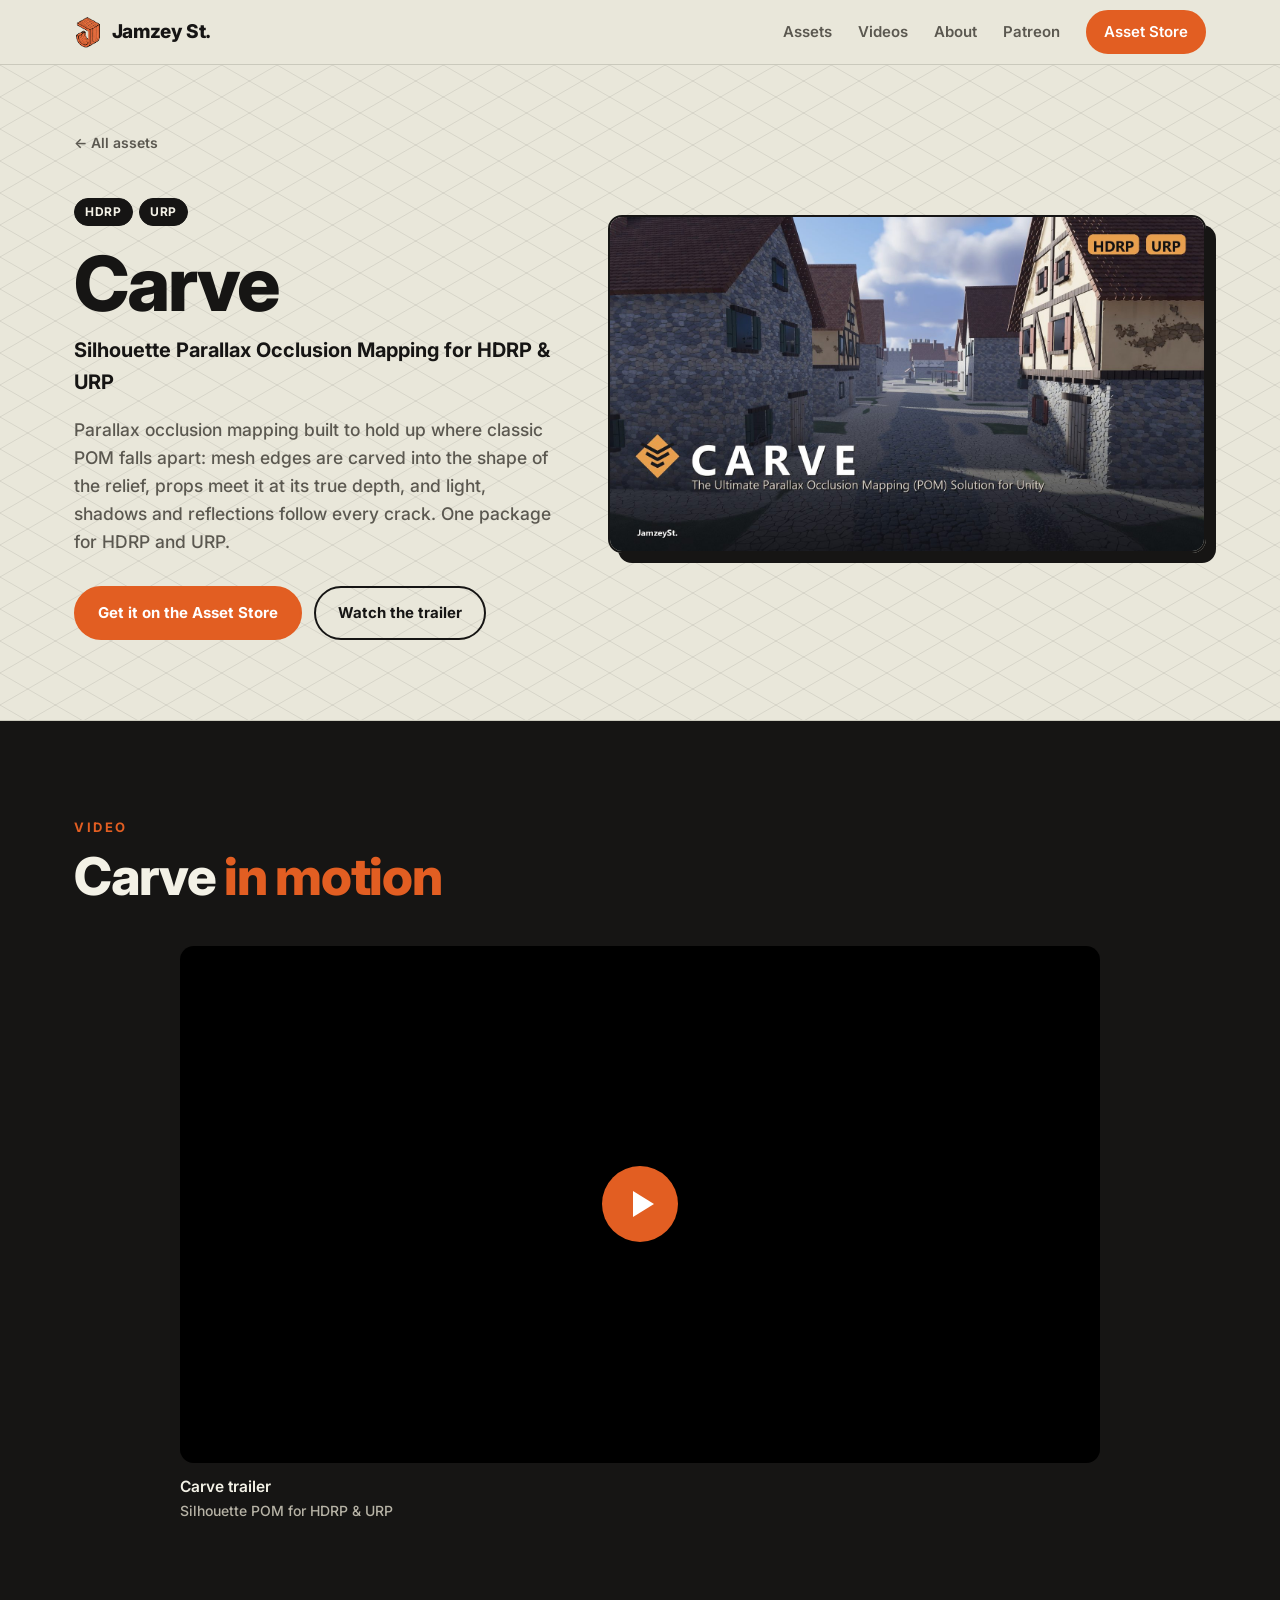
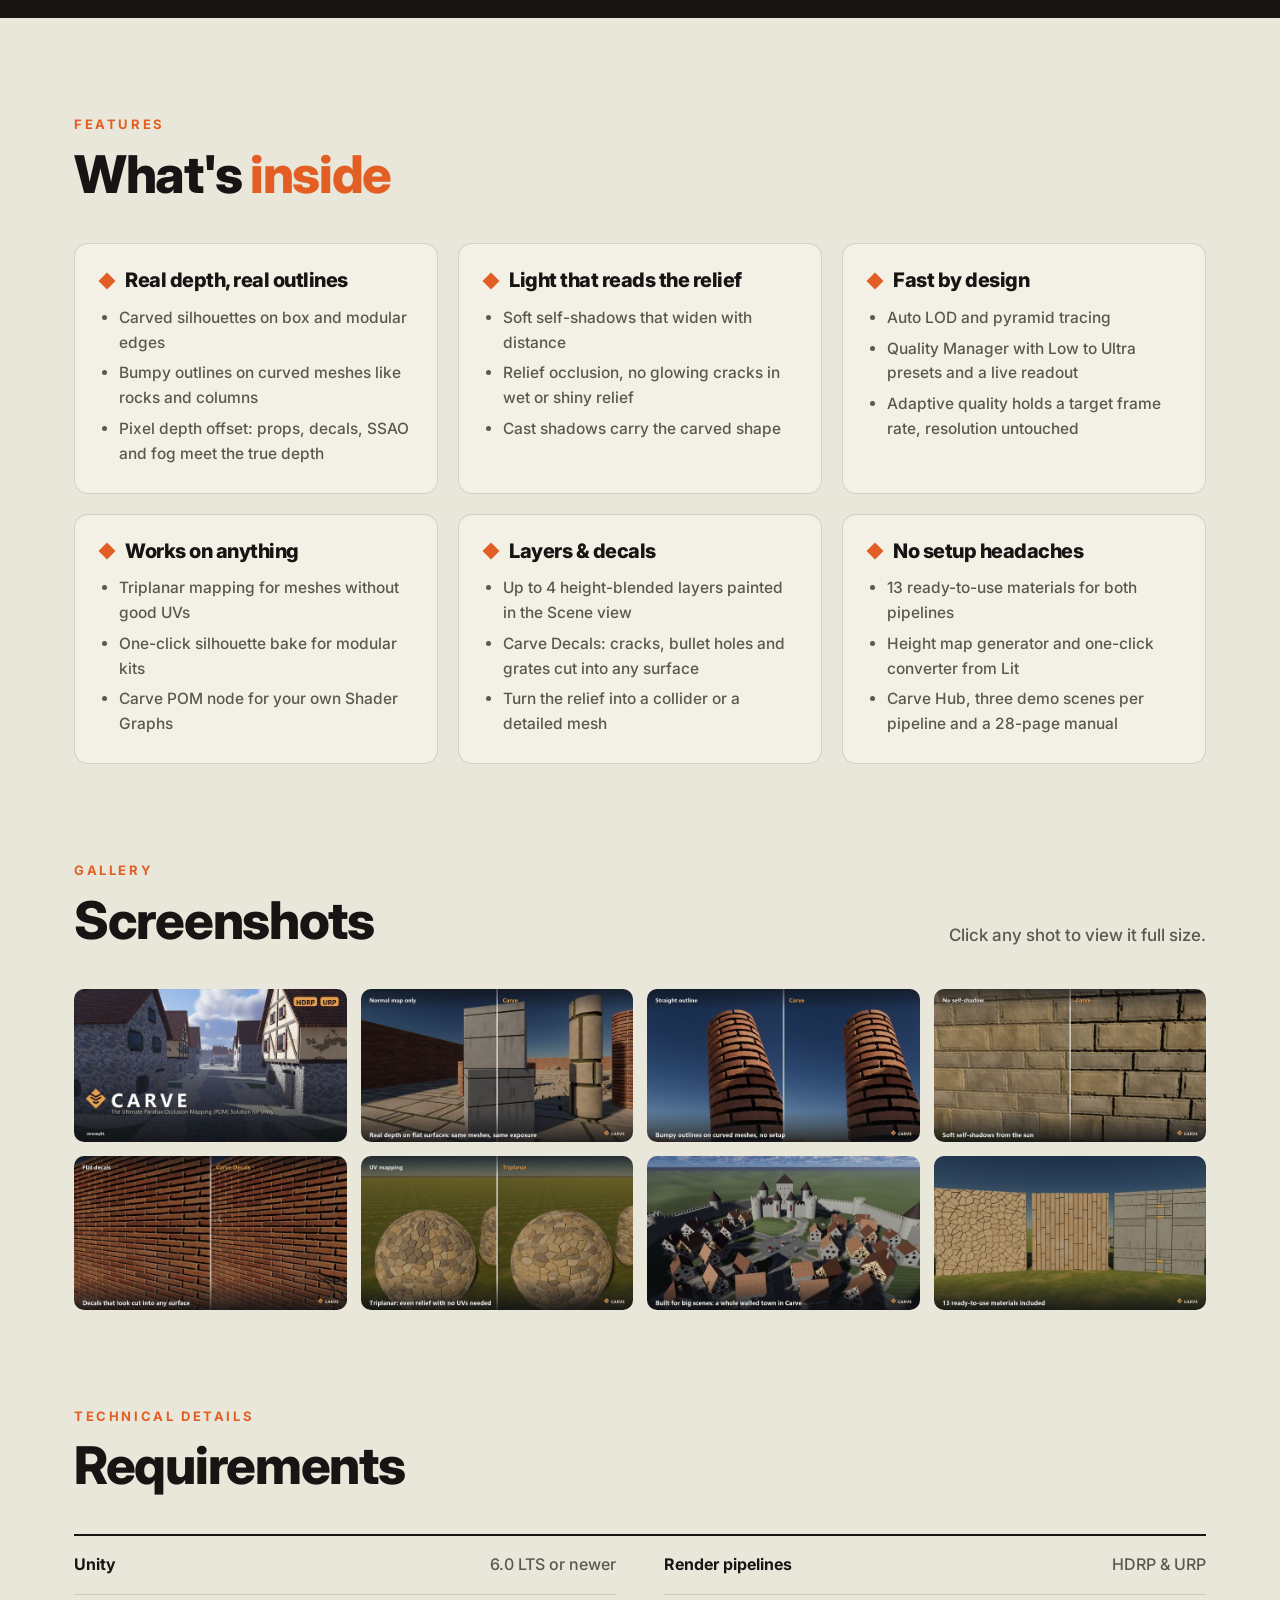
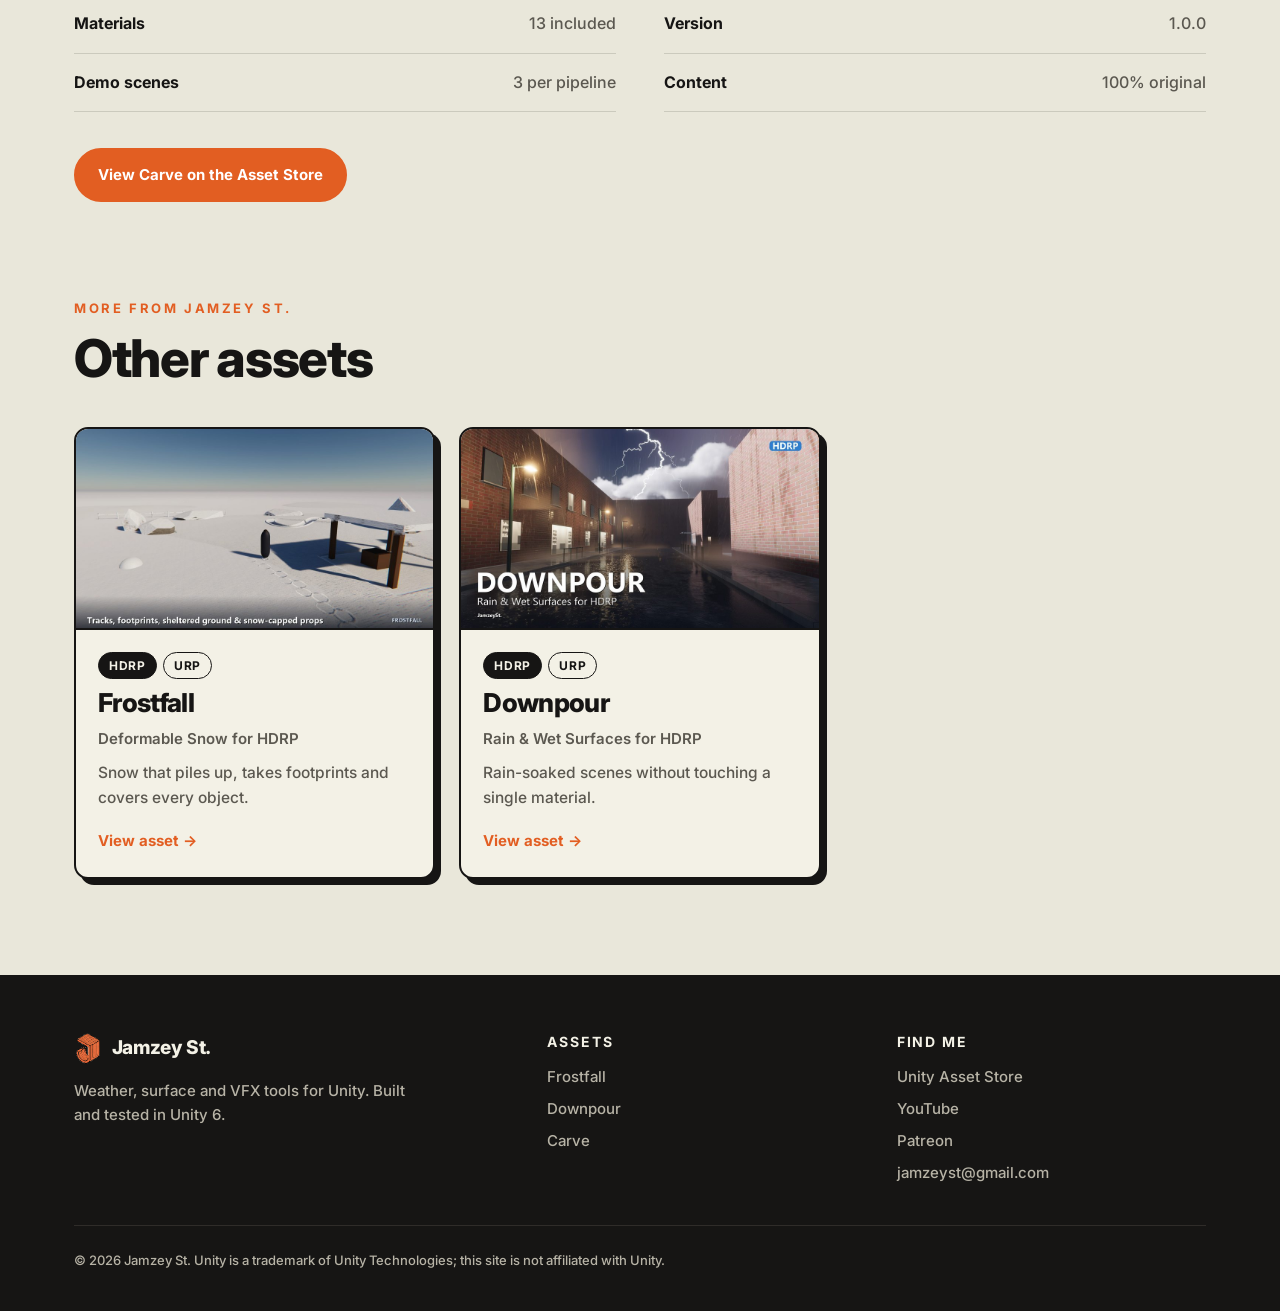
==== carve.html @ 9588adbc "Shrink grid interaction radius Co-Authored-By: Claude Opus 5.5 <noreply@anthropic.com>" ====
<!doctype html>
<html lang="en">
<head>
<meta charset="utf-8">
<meta name="viewport" content="width=device-width, initial-scale=1">
<title>Carve · Silhouette Parallax Occlusion Mapping for HDRP &amp; URP · Jamzey St.</title>
<meta name="description" content="Real depth on flat surfaces, with carved outlines and true intersections. Parallax occlusion mapping built to hold up where classic POM falls apart: mesh edges are carved into the shape of the r">
<meta property="og:title" content="Carve · Silhouette Parallax Occlusion Mapping for HDRP &amp; URP · Jamzey St.">
<meta property="og:description" content="Real depth on flat surfaces, with carved outlines and true intersections. Parallax occlusion mapping built to hold up where classic POM falls apart: mesh edges are carved into the shape of the r">
<meta property="og:type" content="website">
<meta property="og:url" content="https://0jamzey0.github.io/carve.html">
<meta property="og:image" content="https://0jamzey0.github.io/img/carve/card.jpg">
<meta name="twitter:card" content="summary_large_image">
<meta name="theme-color" content="#E9E7DA">
<link rel="icon" href="favicon.png">
<link rel="preconnect" href="https://fonts.googleapis.com">
<link rel="preconnect" href="https://fonts.gstatic.com" crossorigin>
<link href="https://fonts.googleapis.com/css2?family=Inter:wght@500;600;700;800&display=swap" rel="stylesheet">
<link rel="stylesheet" href="css/style.css?v=db0055e0">
</head>
<body>
<header class="top">
  <div class="wrap">
    <a class="brand" href="index.html"><img src="img/mark.png" alt="" width="28" height="34">Jamzey St.</a>
    <button class="menu-btn" aria-label="Menu" aria-expanded="false"><span></span><span></span><span></span></button>
    <nav class="nav">
      <a href="index.html#assets">Assets</a>
      <a href="index.html#videos">Videos</a>
      <a href="index.html#about">About</a>
      <a href="https://www.patreon.com/cw/JamzeyDev" target="_blank" rel="noopener">Patreon</a>
      <a class="btn btn-primary btn-small" href="https://assetstore.unity.com/publishers/100637" target="_blank" rel="noopener">Asset Store</a>
    </nav>
  </div>
</header>

<main>
<section class="p-hero">
  <div class="wrap">
    <div>
      <a class="crumb" href="index.html#assets">← All assets</a>
      <div class="chips"><span class="chip on">HDRP</span><span class="chip on">URP</span></div>
      <h1 style="margin-top:16px">Carve</h1>
      <p class="sub">Silhouette Parallax Occlusion Mapping for HDRP &amp; URP</p>
      <p class="lead">Parallax occlusion mapping built to hold up where classic POM falls apart: mesh edges are carved into the shape of the relief, props meet it at its true depth, and light, shadows and reflections follow every crack. One package for HDRP and URP.</p>
      <div class="cta">
        <a class="btn btn-primary" href="https://assetstore.unity.com/packages/package/418204" target="_blank" rel="noopener">Get it on the Asset Store</a>
        <a class="btn btn-ghost" href="#video">Watch the trailer</a>
      </div>
    </div>
    <div class="shot"><img src="img/carve/01_hero.jpg" alt="Carve walled town" width="1600" height="900"></div>
  </div>
</section>

<section id="video" class="dark">
  <div class="wrap">
    <div class="sec-head"><div><div class="kicker">Video</div><h2>Carve <em>in motion</em></h2></div></div>
    <div class="videos one">
<figure class="video"><button class="yt" data-id="LmxFYLq_1uU" aria-label="Play Carve trailer"><span class="play"></span></button><figcaption>Carve trailer<small>Silhouette POM for HDRP &amp; URP</small></figcaption></figure>
    </div>
  </div>
</section>

<section>
  <div class="wrap">
    <div class="sec-head"><div><div class="kicker">Features</div><h2>What's <em>inside</em></h2></div></div>
    <div class="features">
<div class="feature"><h3>Real depth, real outlines</h3><ul><li>Carved silhouettes on box and modular edges</li><li>Bumpy outlines on curved meshes like rocks and columns</li><li>Pixel depth offset: props, decals, SSAO and fog meet the true depth</li></ul></div><div class="feature"><h3>Light that reads the relief</h3><ul><li>Soft self-shadows that widen with distance</li><li>Relief occlusion, no glowing cracks in wet or shiny relief</li><li>Cast shadows carry the carved shape</li></ul></div><div class="feature"><h3>Fast by design</h3><ul><li>Auto LOD and pyramid tracing</li><li>Quality Manager with Low to Ultra presets and a live readout</li><li>Adaptive quality holds a target frame rate, resolution untouched</li></ul></div><div class="feature"><h3>Works on anything</h3><ul><li>Triplanar mapping for meshes without good UVs</li><li>One-click silhouette bake for modular kits</li><li>Carve POM node for your own Shader Graphs</li></ul></div><div class="feature"><h3>Layers &amp; decals</h3><ul><li>Up to 4 height-blended layers painted in the Scene view</li><li>Carve Decals: cracks, bullet holes and grates cut into any surface</li><li>Turn the relief into a collider or a detailed mesh</li></ul></div><div class="feature"><h3>No setup headaches</h3><ul><li>13 ready-to-use materials for both pipelines</li><li>Height map generator and one-click converter from Lit</li><li>Carve Hub, three demo scenes per pipeline and a 28-page manual</li></ul></div>
    </div>
  </div>
</section>

<section style="padding-top:0">
  <div class="wrap">
    <div class="sec-head"><div><div class="kicker">Gallery</div><h2>Screenshots</h2></div><p>Click any shot to view it full size.</p></div>
    <div class="gallery">
<button data-full="img/carve/01_hero.jpg"><img src="img/carve/01_hero_thumb.jpg" alt="Carve walled town" loading="lazy" width="640" height="360"></button><button data-full="img/carve/02_before_after.jpg"><img src="img/carve/02_before_after_thumb.jpg" alt="Classic POM versus Carve" loading="lazy" width="640" height="360"></button><button data-full="img/carve/03_curved_outlines.jpg"><img src="img/carve/03_curved_outlines_thumb.jpg" alt="Curved outlines" loading="lazy" width="640" height="360"></button><button data-full="img/carve/05_self_shadows.jpg"><img src="img/carve/05_self_shadows_thumb.jpg" alt="Relief self-shadows" loading="lazy" width="640" height="360"></button><button data-full="img/carve/12_decals.jpg"><img src="img/carve/12_decals_thumb.jpg" alt="Carve Decals" loading="lazy" width="640" height="360"></button><button data-full="img/carve/14_triplanar.jpg"><img src="img/carve/14_triplanar_thumb.jpg" alt="Triplanar mapping" loading="lazy" width="640" height="360"></button><button data-full="img/carve/18_town.jpg"><img src="img/carve/18_town_thumb.jpg" alt="Town built with Carve" loading="lazy" width="640" height="360"></button><button data-full="img/carve/24_materials.jpg"><img src="img/carve/24_materials_thumb.jpg" alt="Included materials" loading="lazy" width="640" height="360"></button>
    </div>
  </div>
</section>

<section style="padding-top:0">
  <div class="wrap">
    <div class="sec-head"><div><div class="kicker">Technical details</div><h2>Requirements</h2></div></div>
    <dl class="specs">
<div><dt>Unity</dt><dd>6.0 LTS or newer</dd></div><div><dt>Render pipelines</dt><dd>HDRP &amp; URP</dd></div><div><dt>Materials</dt><dd>13 included</dd></div><div><dt>Version</dt><dd>1.0.0</dd></div><div><dt>Demo scenes</dt><dd>3 per pipeline</dd></div><div><dt>Content</dt><dd>100% original</dd></div>
    </dl>
    <div style="margin-top:36px"><a class="btn btn-primary" href="https://assetstore.unity.com/packages/package/418204" target="_blank" rel="noopener">View Carve on the Asset Store</a></div>
  </div>
</section>

<section style="padding-top:0">
  <div class="wrap">
    <div class="sec-head"><div><div class="kicker">More from Jamzey St.</div><h2>Other assets</h2></div></div>
    <div class="cards">
<a class="card" href="frostfall.html">
  <div class="shot"><img src="img/frostfall/card.jpg" alt="Frostfall" loading="lazy" width="960" height="540"></div>
  <div class="body">
    <div class="chips"><span class="chip on">HDRP</span><span class="chip">URP</span></div>
    <h3>Frostfall</h3>
    <span class="tag">Deformable Snow for HDRP</span>
    <p>Snow that piles up, takes footprints and covers every object.</p>
    <span class="more">View asset →</span>
  </div>
</a><a class="card" href="downpour.html">
  <div class="shot"><img src="img/downpour/card.jpg" alt="Downpour" loading="lazy" width="960" height="540"></div>
  <div class="body">
    <div class="chips"><span class="chip on">HDRP</span><span class="chip">URP</span></div>
    <h3>Downpour</h3>
    <span class="tag">Rain &amp; Wet Surfaces for HDRP</span>
    <p>Rain-soaked scenes without touching a single material.</p>
    <span class="more">View asset →</span>
  </div>
</a>
    </div>
  </div>
</section>
</main>
<dialog class="lightbox">
  <img alt="">
  <p></p>
  <button class="lb-btn lb-prev" aria-label="Previous">‹</button>
  <button class="lb-btn lb-next" aria-label="Next">›</button>
  <button class="lb-btn lb-close" aria-label="Close">✕</button>
</dialog>
<footer>
  <div class="wrap">
    <div>
      <a class="brand" href="index.html"><img src="img/mark.png" alt="" width="28" height="34">Jamzey St.</a>
      <p class="blurb">Weather, surface and VFX tools for Unity. Built and tested in Unity 6.</p>
    </div>
    <div>
      <h4>Assets</h4>
      <ul><li><a href="frostfall.html">Frostfall</a></li><li><a href="downpour.html">Downpour</a></li><li><a href="carve.html">Carve</a></li></ul>
    </div>
    <div>
      <h4>Find me</h4>
      <ul>
        <li><a href="https://assetstore.unity.com/publishers/100637" target="_blank" rel="noopener">Unity Asset Store</a></li>
        <li><a href="https://www.youtube.com/@Jamzey-Dev" target="_blank" rel="noopener">YouTube</a></li>
        <li><a href="https://www.patreon.com/cw/JamzeyDev" target="_blank" rel="noopener">Patreon</a></li>
        <li><a href="mailto:jamzeyst@gmail.com">jamzeyst@gmail.com</a></li>
      </ul>
    </div>
    <p class="fine">© 2026 Jamzey St. Unity is a trademark of Unity Technologies; this site is not affiliated with Unity.</p>
  </div>
</footer>
<script src="js/site.js?v=db0055e0"></script>
<script src="js/grid.js?v=db0055e0"></script>
</body>
</html>
---- css/style.css ----
:root {
  --bg: #E9E7DA;
  --paper: #F3F1E6;
  --ink: #161514;
  --muted: #5B5850;
  --line: rgba(22, 21, 20, .14);
  --orange: #E25E22;
  --orange-hi: #F47B3D;
  --night: #161514;
  --night-2: #211F1D;
  --radius: 14px;
  --max: 1180px;
  --grid: url("data:image/svg+xml,%3Csvg xmlns='http://www.w3.org/2000/svg' width='55.43' height='32'%3E%3Cpath d='M0 0L27.71 16L55.43 0M0 32L27.71 16L55.43 32' stroke='%23161514' stroke-opacity='.07' stroke-width='1' fill='none'/%3E%3C/svg%3E");
}

* { box-sizing: border-box; }
html { scroll-behavior: smooth; scroll-padding-top: 76px; }
body {
  margin: 0;
  background: var(--bg);
  color: var(--ink);
  font: 500 17px/1.6 Inter, "Segoe UI", system-ui, sans-serif;
  -webkit-font-smoothing: antialiased;
  overflow-x: hidden;
}
img { max-width: 100%; height: auto; display: block; }
a { color: inherit; }
h1, h2, h3 { line-height: 1.08; letter-spacing: -.025em; margin: 0; font-weight: 800; }
p { margin: 0; }
.wrap { max-width: var(--max); margin: 0 auto; padding: 0 24px; }

/* header */
.top {
  position: sticky; top: 0; z-index: 20;
  background: rgba(233, 231, 218, .9);
  backdrop-filter: blur(10px);
  border-bottom: 1px solid var(--line);
}
.top .wrap { display: flex; align-items: center; gap: 28px; height: 64px; }
.brand { display: flex; align-items: center; gap: 10px; text-decoration: none; font-weight: 800; font-size: 19px; letter-spacing: -.02em; }
.brand img { height: 34px; width: auto; }
.nav { display: flex; gap: 26px; margin-left: auto; align-items: center; }
.nav a { text-decoration: none; font-weight: 600; font-size: 15px; color: var(--muted); }
.nav a:hover { color: var(--ink); }
.menu-btn { display: none; margin-left: auto; background: none; border: 0; padding: 8px; cursor: pointer; }
.menu-btn span { display: block; width: 22px; height: 2px; background: var(--ink); margin: 5px 0; }

/* buttons */
.btn {
  display: inline-flex; align-items: center; gap: 8px;
  padding: 13px 22px; border-radius: 999px;
  font-weight: 700; font-size: 15px; text-decoration: none;
  border: 2px solid var(--ink); transition: transform .15s, background .15s, color .15s;
}
.btn:hover { transform: translateY(-2px); }
.btn-primary { background: var(--orange); border-color: var(--orange); color: #fff; }
.btn-primary:hover { background: var(--ink); border-color: var(--ink); }
.btn-ghost { background: transparent; color: var(--ink); }
.btn-ghost:hover { background: var(--ink); color: var(--paper); }
.btn-small { padding: 8px 16px; font-size: 14px; }
.nav .btn-primary { color: #fff; }

/* hero */
.hero { position: relative; overflow: hidden; background: var(--bg) var(--grid); border-bottom: 1px solid var(--line); }
.hero .wrap { position: relative; z-index: 2; text-align: center; padding-top: 110px; padding-bottom: 120px; }
.hero::before {
  content: ""; position: absolute; inset: 0; z-index: 0;
  background: radial-gradient(ellipse 50% 60% at 50% 50%, var(--bg) 0%, rgba(233, 231, 218, .85) 60%, rgba(233, 231, 218, 0) 100%);
}
.hero, .p-hero { isolation: isolate; position: relative; }
.live-grid { background-image: none !important; }
.hero.live-grid::before { display: none; }
.grid-canvas { position: absolute; inset: 0; width: 100%; height: 100%; z-index: 0; pointer-events: none; }
.p-hero .wrap { position: relative; z-index: 1; }
.eyebrow {
  display: inline-flex; align-items: center; gap: 14px;
  font-weight: 700; font-size: 13px; letter-spacing: .32em; text-transform: uppercase;
}
.eyebrow::before, .eyebrow::after { content: ""; width: 34px; height: 2px; background: var(--orange); }
.hero h1 { font-size: clamp(40px, 7vw, 84px); margin-top: 22px; }
.hero h1 em, h2 em { font-style: normal; color: var(--orange); }
.hero .lead { max-width: 620px; margin: 22px auto 0; font-size: 19px; color: var(--muted); }
.hero .cta { display: flex; gap: 12px; justify-content: center; flex-wrap: wrap; margin-top: 36px; }
.blocks { position: absolute; z-index: 1; pointer-events: none; }
.blocks-right { right: -40px; bottom: 30px; width: min(26vw, 380px); }
.blocks-left { left: 4%; top: 60px; width: min(14vw, 170px); }

.facts { display: flex; justify-content: center; flex-wrap: wrap; gap: 10px 36px; padding: 22px 0; border-bottom: 1px solid var(--line); background: var(--paper); }
.facts span { font-weight: 600; font-size: 14px; color: var(--muted); display: flex; align-items: center; gap: 10px; }
.facts span::before { content: ""; width: 8px; height: 8px; background: var(--orange); transform: rotate(45deg); }

/* sections */
section { padding: 96px 0; }
.sec-head { display: flex; align-items: end; justify-content: space-between; gap: 24px; margin-bottom: 40px; flex-wrap: wrap; }
.sec-head h2 { font-size: clamp(32px, 4.4vw, 52px); }
.sec-head p { color: var(--muted); max-width: 460px; }
.kicker { font-weight: 700; font-size: 13px; letter-spacing: .2em; text-transform: uppercase; color: var(--orange); margin-bottom: 12px; }

/* asset cards */
.cards { display: grid; grid-template-columns: repeat(3, 1fr); gap: 24px; }
.card {
  background: var(--paper); border: 2px solid var(--ink); border-radius: var(--radius);
  overflow: hidden; text-decoration: none; display: flex; flex-direction: column;
  box-shadow: 6px 6px 0 var(--ink); transition: transform .18s, box-shadow .18s;
}
.card:hover { transform: translate(-3px, -3px); box-shadow: 9px 9px 0 var(--orange); }
.card .shot { aspect-ratio: 16 / 9; overflow: hidden; border-bottom: 2px solid var(--ink); }
.card .shot img { width: 100%; height: 100%; object-fit: cover; transition: transform .4s; }
.card:hover .shot img { transform: scale(1.04); }
.card .body { padding: 22px 22px 24px; display: flex; flex-direction: column; gap: 10px; flex: 1; }
.card h3 { font-size: 26px; }
.card .tag { font-weight: 600; color: var(--muted); font-size: 15px; }
.card p { font-size: 15.5px; color: var(--muted); }
.card .more { margin-top: auto; padding-top: 8px; font-weight: 700; font-size: 15px; color: var(--orange); }
.chips { display: flex; gap: 6px; flex-wrap: wrap; }
.chip { font-size: 12px; font-weight: 700; letter-spacing: .06em; padding: 3px 10px; border-radius: 999px; border: 1.5px solid var(--ink); }
.chip.on { background: var(--ink); color: var(--paper); }

.teaser {
  position: relative; display: grid; place-items: center;
  background: var(--grid), var(--tint); color: #fff;
}
.teaser strong { font-size: clamp(34px, 4vw, 46px); font-weight: 800; letter-spacing: .14em; text-transform: uppercase; text-shadow: 0 2px 18px rgba(0, 0, 0, .35); }
.teaser .status {
  position: absolute; top: 14px; left: 14px; font-size: 12px; font-weight: 700; letter-spacing: .08em;
  text-transform: uppercase; padding: 4px 11px; border-radius: 999px; background: var(--paper); color: var(--ink);
}
.card.soon .body { gap: 8px; }
.scorch { --tint: radial-gradient(ellipse at 50% 120%, #FFB347 0%, #E25E22 38%, #5A1A08 78%, #1E0C06 100%); }
.dustfall { --tint: radial-gradient(ellipse at 30% 0%, #F2D9A6 0%, #D4A35E 40%, #8C5A2B 80%, #4A2E16 100%); }
.amberfall { --tint: radial-gradient(ellipse at 70% 10%, #F7C35C 0%, #D9772A 42%, #9A3417 78%, #4A1B10 100%); }

/* videos */
.dark { background: var(--night); color: var(--paper); }
.dark .sec-head p, .dark .muted { color: #B7B3A6; }
.videos { display: grid; grid-template-columns: repeat(2, 1fr); gap: 28px; }
.videos.one { grid-template-columns: 1fr; max-width: 920px; margin: 0 auto; }
.video figcaption { margin-top: 12px; font-weight: 600; font-size: 15.5px; }
.video figcaption small { display: block; color: #B7B3A6; font-weight: 500; font-size: 14px; }
.light .video figcaption small { color: var(--muted); }
figure { margin: 0; }
.yt {
  position: relative; aspect-ratio: 16 / 9; border-radius: var(--radius); overflow: hidden;
  background: #000 center / cover no-repeat; cursor: pointer; border: 0; padding: 0; width: 100%; display: block;
}
.yt::after {
  content: ""; position: absolute; inset: 0;
  background: linear-gradient(180deg, rgba(0, 0, 0, 0) 55%, rgba(0, 0, 0, .45));
}
.yt .play {
  position: absolute; z-index: 2; left: 50%; top: 50%; width: 76px; height: 76px; margin: -38px 0 0 -38px;
  border-radius: 50%; background: var(--orange); display: grid; place-items: center;
  box-shadow: 0 8px 30px rgba(0, 0, 0, .4); transition: transform .18s;
}
.yt:hover .play { transform: scale(1.1); }
.yt .play::before { content: ""; margin-left: 6px; border-style: solid; border-width: 13px 0 13px 21px; border-color: transparent transparent transparent #fff; }
.yt-frame { position: relative; aspect-ratio: 16 / 9; border-radius: var(--radius); overflow: hidden; background: #000; }
.yt-frame iframe { position: absolute; inset: 0; width: 100%; height: 100%; border: 0; }
.channel { margin-top: 40px; text-align: center; }
.dark .btn-ghost { color: var(--paper); border-color: var(--paper); }
.dark .btn-ghost:hover { background: var(--paper); color: var(--ink); }

/* about */
.about { display: grid; grid-template-columns: 1.1fr 1fr; gap: 64px; align-items: start; }
.about h2 { font-size: clamp(32px, 4.4vw, 52px); }
.about .text p { margin-top: 18px; color: var(--muted); font-size: 18px; }
.promises { display: grid; gap: 14px; }
.promise { background: var(--paper); border: 1.5px solid var(--line); border-radius: var(--radius); padding: 20px 22px; display: flex; gap: 16px; }
.promise b { display: block; font-size: 17px; }
.promise span { color: var(--muted); font-size: 15px; }
.promise i { flex: none; width: 34px; height: 34px; border-radius: 9px; background: var(--orange); color: #fff; font: 800 15px/34px Inter, sans-serif; text-align: center; font-style: normal; }

/* support band */
.band { background: var(--orange); color: #fff; padding: 72px 0; position: relative; overflow: hidden; }
.band .wrap { display: flex; align-items: center; justify-content: space-between; gap: 32px; flex-wrap: wrap; }
.band h2 { font-size: clamp(28px, 3.6vw, 42px); }
.band p { margin-top: 10px; font-size: 18px; opacity: .92; max-width: 560px; }
.band .btn { background: var(--ink); border-color: var(--ink); color: #fff; }
.band .btn:hover { background: #fff; color: var(--ink); border-color: #fff; }
.band .btn-ghost { background: transparent; border-color: #fff; }

/* footer */
footer { background: var(--night); color: #B7B3A6; padding: 56px 0 40px; font-size: 15px; }
footer .wrap { display: grid; grid-template-columns: 1.4fr 1fr 1fr; gap: 40px; }
footer .brand { color: var(--paper); }
footer .brand img { filter: none; }
footer h4 { color: var(--paper); margin: 0 0 12px; font-size: 14px; letter-spacing: .14em; text-transform: uppercase; }
footer ul { list-style: none; margin: 0; padding: 0; display: grid; gap: 8px; }
footer a { text-decoration: none; }
footer a:hover { color: var(--orange-hi); }
footer .fine { grid-column: 1 / -1; border-top: 1px solid #2F2C29; padding-top: 24px; font-size: 13px; }
footer .blurb { margin-top: 14px; max-width: 360px; }

/* product page */
.p-hero { background: var(--bg) var(--grid); border-bottom: 1px solid var(--line); padding: 64px 0 80px; }
.p-hero .wrap { display: grid; grid-template-columns: 1fr 1.25fr; gap: 56px; align-items: center; }
.crumb { font-size: 14px; font-weight: 600; color: var(--muted); text-decoration: none; display: inline-block; margin-bottom: 22px; }
.crumb:hover { color: var(--orange); }
.p-hero h1 { font-size: clamp(44px, 6vw, 76px); }
.p-hero .sub { font-size: 20px; font-weight: 700; margin-top: 10px; }
.p-hero .lead { margin-top: 18px; color: var(--muted); font-size: 17.5px; }
.p-hero .chips { margin-top: 22px; }
.p-hero .cta { display: flex; gap: 12px; flex-wrap: wrap; margin-top: 30px; }
.p-hero .shot { border: 2px solid var(--ink); border-radius: var(--radius); overflow: hidden; box-shadow: 10px 10px 0 var(--ink); }

.features { display: grid; grid-template-columns: repeat(3, 1fr); gap: 20px; }
.feature { background: var(--paper); border: 1.5px solid var(--line); border-radius: var(--radius); padding: 26px; }
.feature h3 { font-size: 20px; display: flex; align-items: center; gap: 12px; }
.feature h3::before { content: ""; width: 12px; height: 12px; background: var(--orange); transform: rotate(45deg); flex: none; }
.feature ul { margin: 14px 0 0; padding-left: 18px; color: var(--muted); font-size: 15.5px; display: grid; gap: 6px; }

.gallery { display: grid; grid-template-columns: repeat(4, 1fr); gap: 14px; }
.gallery button { padding: 0; border: 0; border-radius: 10px; overflow: hidden; cursor: zoom-in; background: #000; aspect-ratio: 16 / 9; }
.gallery img { width: 100%; height: 100%; object-fit: cover; transition: transform .3s, opacity .3s; }
.gallery button:hover img { transform: scale(1.05); opacity: .9; }

.specs { display: grid; grid-template-columns: 1fr 1fr; gap: 0 48px; border-top: 2px solid var(--ink); }
.specs div { display: flex; justify-content: space-between; gap: 20px; padding: 16px 0; border-bottom: 1px solid var(--line); font-size: 16px; }
.specs dt { font-weight: 700; }
.specs dd { margin: 0; color: var(--muted); text-align: right; }

dialog.lightbox { border: 0; padding: 0; background: transparent; max-width: 94vw; max-height: 92vh; overflow: visible; }
dialog.lightbox::backdrop { background: rgba(10, 10, 9, .92); }
dialog.lightbox img { max-width: 94vw; max-height: 86vh; border-radius: 8px; }
dialog.lightbox p { color: #ddd; text-align: center; margin-top: 10px; font-size: 14px; }
.lb-btn { position: fixed; top: 50%; transform: translateY(-50%); background: rgba(255, 255, 255, .12); color: #fff; border: 0; width: 48px; height: 48px; border-radius: 50%; font-size: 22px; cursor: pointer; }
.lb-btn:hover { background: var(--orange); }
.lb-prev { left: 16px; } .lb-next { right: 16px; }
.lb-close { position: fixed; top: 16px; right: 16px; transform: none; }

@media (max-width: 960px) {
  .cards, .features { grid-template-columns: 1fr 1fr; }
  .about, .p-hero .wrap { grid-template-columns: 1fr; gap: 40px; }
  .gallery { grid-template-columns: repeat(3, 1fr); }
  footer .wrap { grid-template-columns: 1fr 1fr; }
  footer .wrap > :first-child { grid-column: 1 / -1; }
  .blocks-left { display: none; }
}
@media (max-width: 720px) {
  body { font-size: 16px; }
  .wrap { padding: 0 16px; }
  section { padding: 64px 0; }
  .menu-btn { display: block; }
  .nav {
    display: none; position: absolute; top: 64px; left: 0; right: 0; flex-direction: column; align-items: stretch;
    gap: 0; background: var(--paper); border-bottom: 2px solid var(--ink); padding: 8px 16px 16px;
  }
  .nav.open { display: flex; }
  .nav a { padding: 12px 0; font-size: 17px; border-bottom: 1px solid var(--line); }
  .nav .btn { margin-top: 12px; justify-content: center; border-bottom: 2px solid var(--orange); }
  .hero .wrap { padding-top: 64px; padding-bottom: 210px; }
  .blocks-right { width: 260px; right: 50%; margin-right: -130px; bottom: 20px; }
  .cards, .features, .videos, .specs { grid-template-columns: 1fr; }
  .gallery { grid-template-columns: 1fr 1fr; }
  .card { box-shadow: 4px 4px 0 var(--ink); }
  .p-hero { padding: 40px 0 56px; }
  .p-hero .shot { box-shadow: 6px 6px 0 var(--ink); }
  footer .wrap { grid-template-columns: 1fr; }
}
@media (prefers-reduced-motion: reduce) {
  * { transition: none !important; scroll-behavior: auto !important; }
}
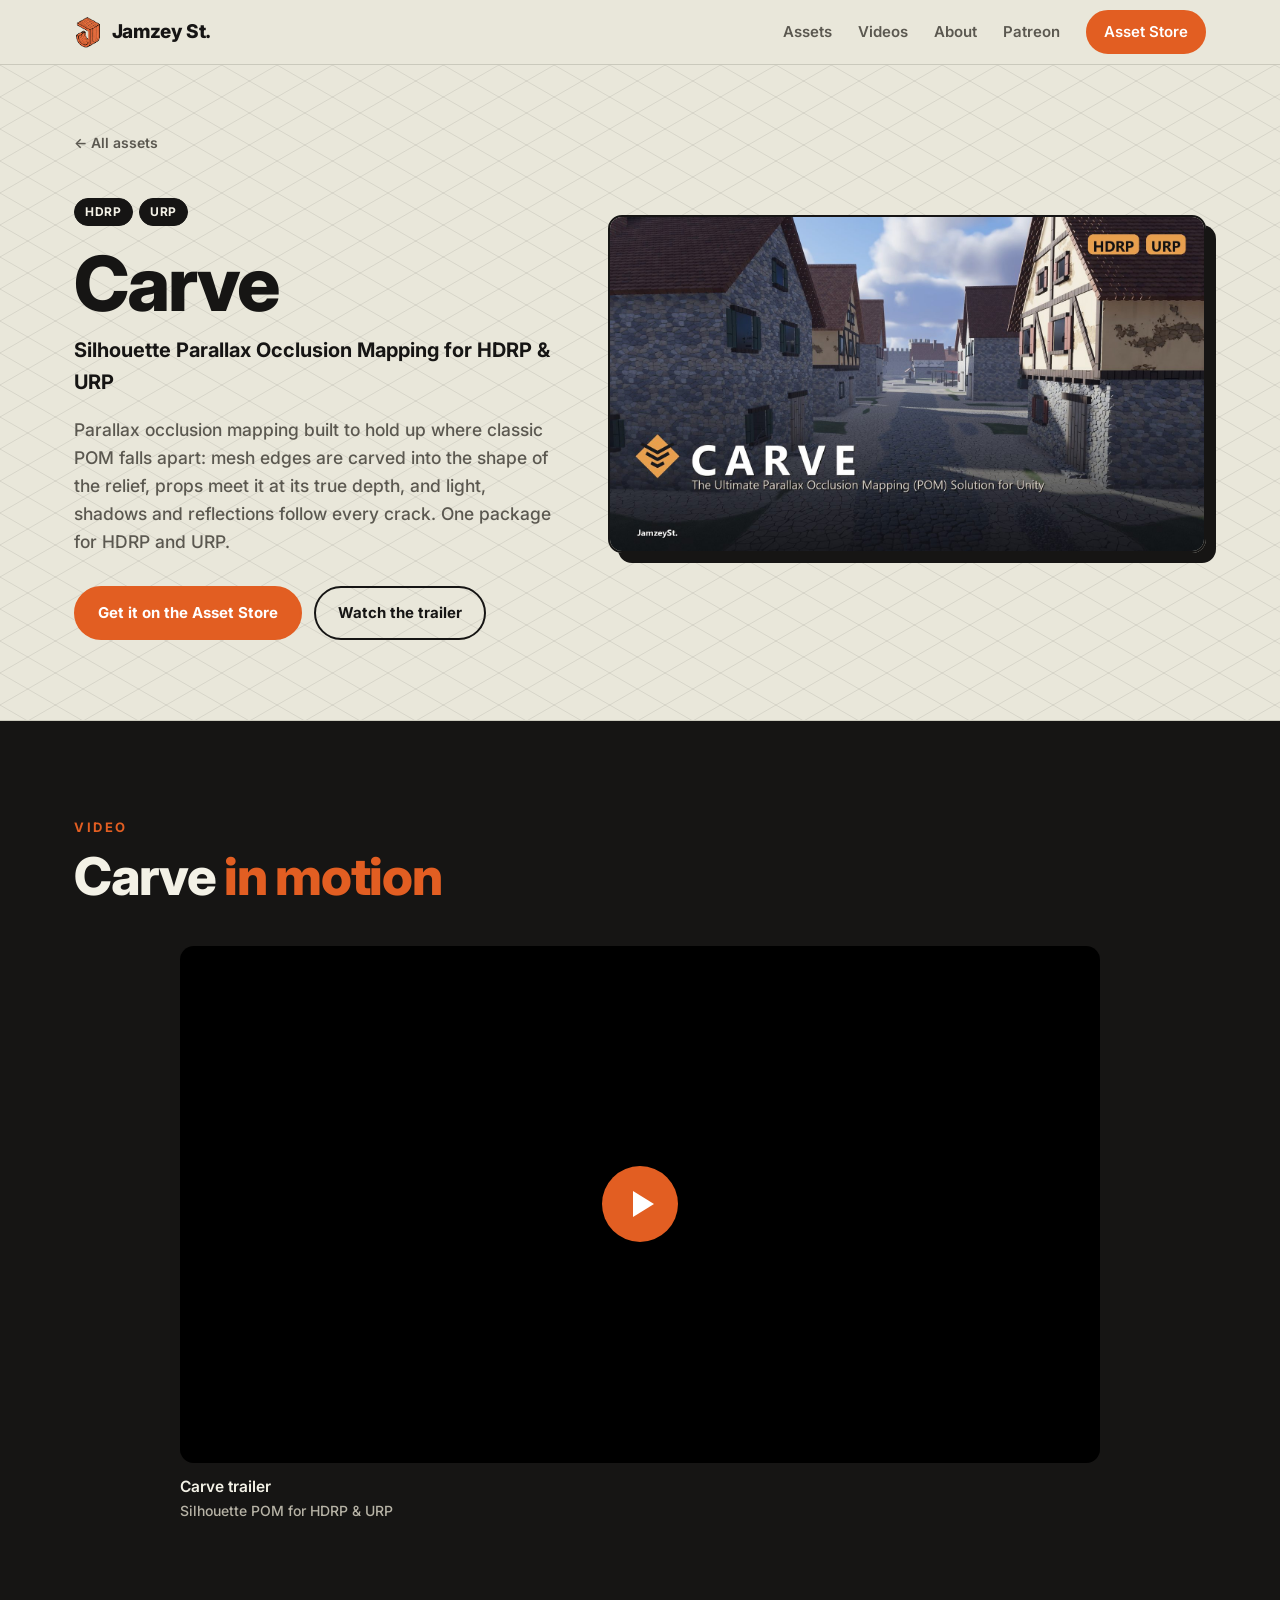
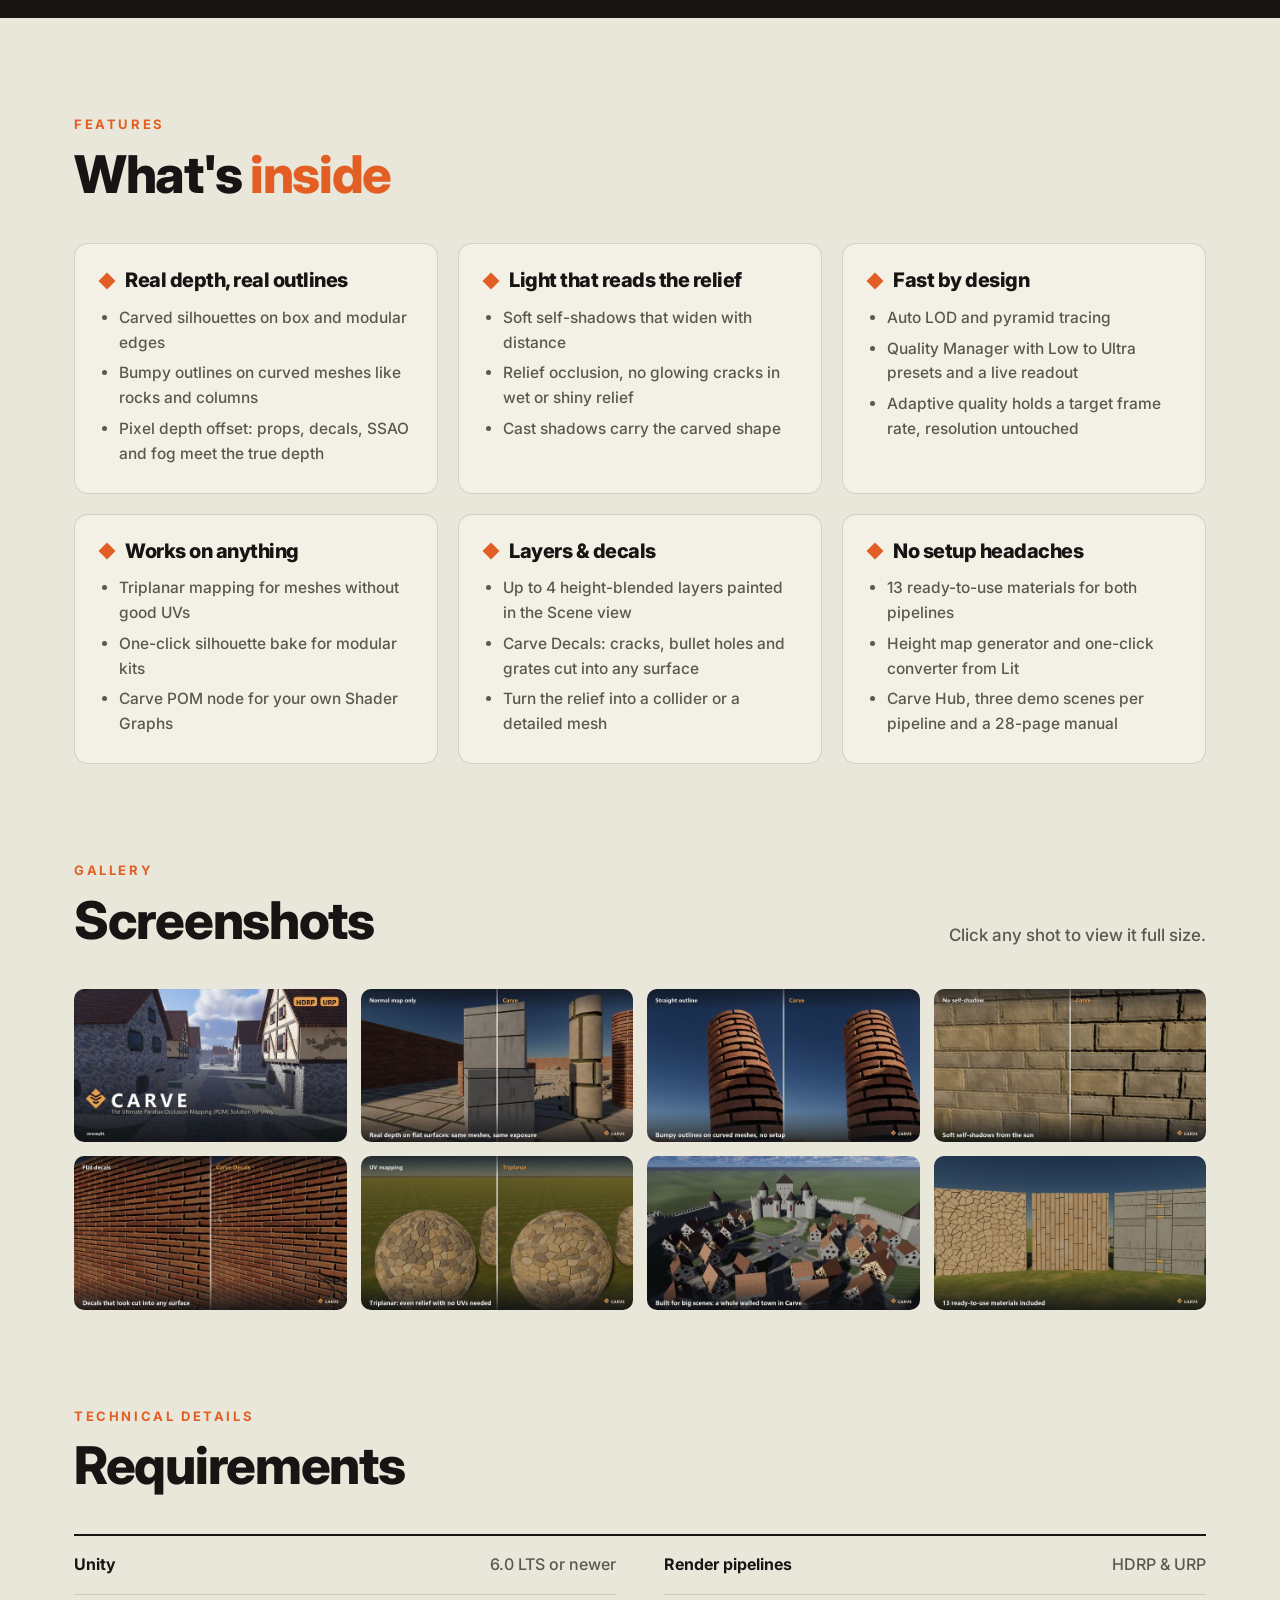
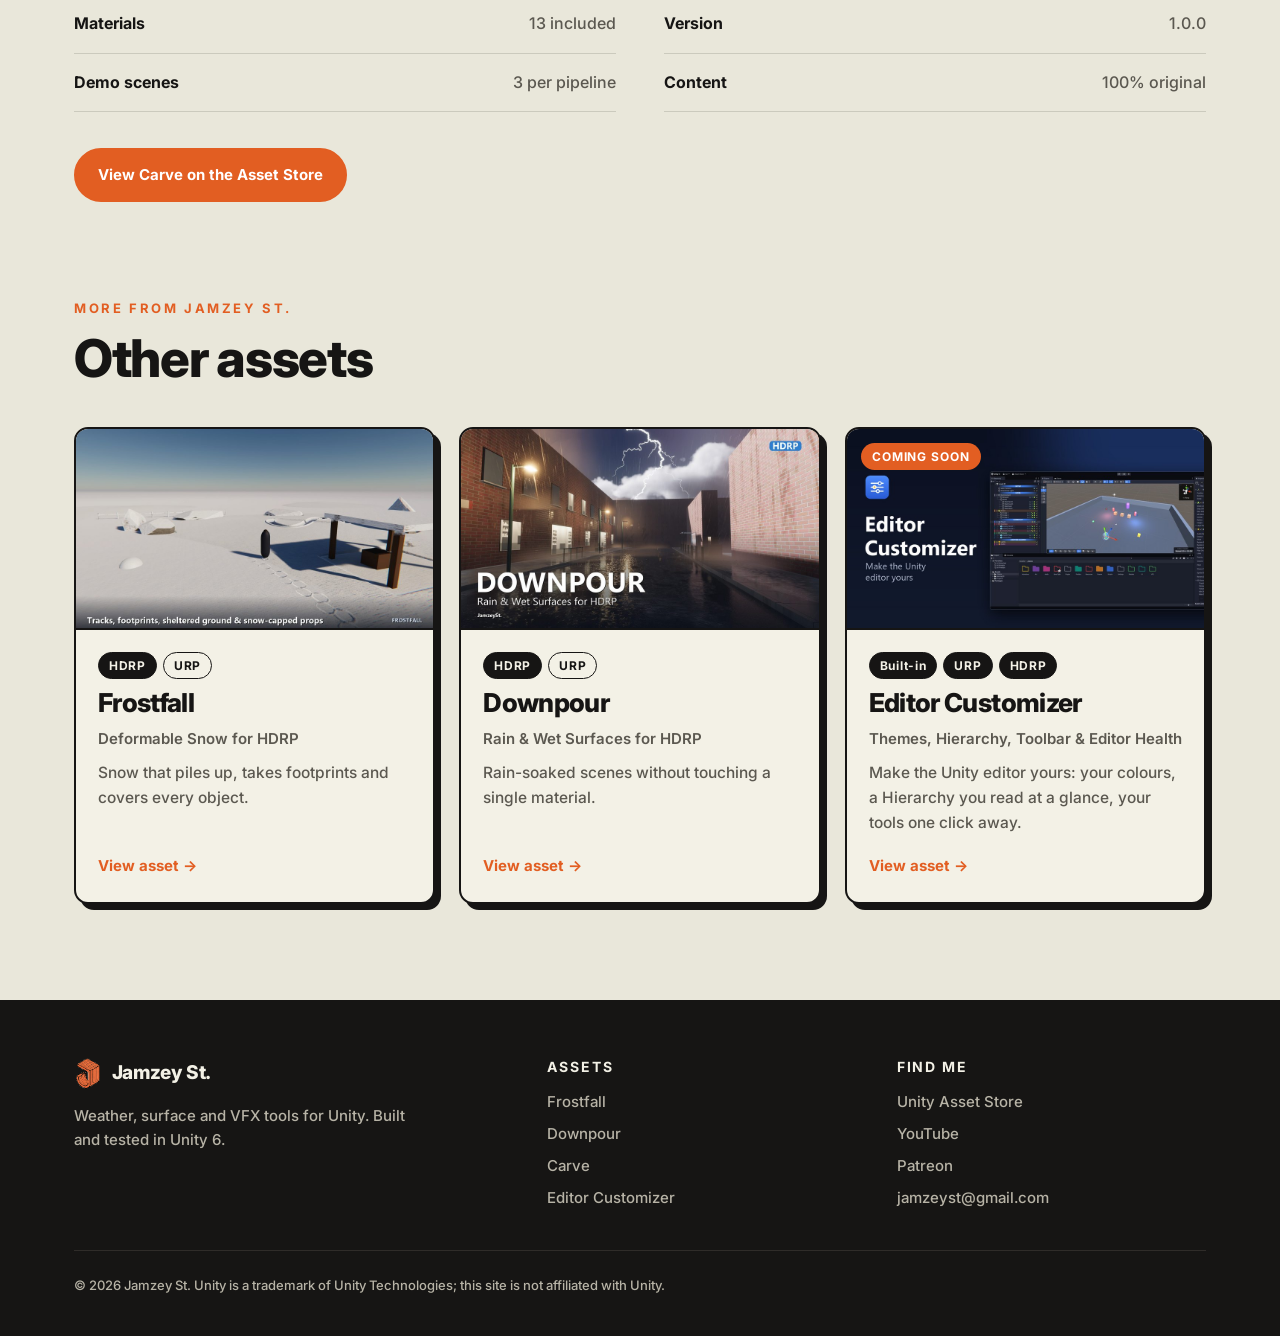
==== commit 8b60efd1: "Add Editor Customizer page (coming soon) with self-hosted trailer Co-Authored-By: Claude Opus 5.5 <n" ====
--- a/carve.html
+++ b/carve.html
@@ -16,7 +16,7 @@
 <link rel="preconnect" href="https://fonts.googleapis.com">
 <link rel="preconnect" href="https://fonts.gstatic.com" crossorigin>
 <link href="https://fonts.googleapis.com/css2?family=Inter:wght@500;600;700;800&display=swap" rel="stylesheet">
-<link rel="stylesheet" href="css/style.css?v=db0055e0">
+<link rel="stylesheet" href="css/style.css?v=63883950">
 </head>
 <body>
 <header class="top">
@@ -110,6 +110,15 @@
     <p>Rain-soaked scenes without touching a single material.</p>
     <span class="more">View asset →</span>
   </div>
+</a><a class="card" href="editor-customizer.html">
+  <div class="shot"><span class="status">Coming soon</span><img src="img/editor-customizer/card.jpg" alt="Editor Customizer" loading="lazy" width="960" height="540"></div>
+  <div class="body">
+    <div class="chips"><span class="chip on">Built-in</span><span class="chip on">URP</span><span class="chip on">HDRP</span></div>
+    <h3>Editor Customizer</h3>
+    <span class="tag">Themes, Hierarchy, Toolbar &amp; Editor Health</span>
+    <p>Make the Unity editor yours: your colours, a Hierarchy you read at a glance, your tools one click away.</p>
+    <span class="more">View asset →</span>
+  </div>
 </a>
     </div>
   </div>
@@ -130,7 +139,7 @@
     </div>
     <div>
       <h4>Assets</h4>
-      <ul><li><a href="frostfall.html">Frostfall</a></li><li><a href="downpour.html">Downpour</a></li><li><a href="carve.html">Carve</a></li></ul>
+      <ul><li><a href="frostfall.html">Frostfall</a></li><li><a href="downpour.html">Downpour</a></li><li><a href="carve.html">Carve</a></li><li><a href="editor-customizer.html">Editor Customizer</a></li></ul>
     </div>
     <div>
       <h4>Find me</h4>
@@ -144,7 +153,7 @@
     <p class="fine">© 2026 Jamzey St. Unity is a trademark of Unity Technologies; this site is not affiliated with Unity.</p>
   </div>
 </footer>
-<script src="js/site.js?v=db0055e0"></script>
-<script src="js/grid.js?v=db0055e0"></script>
+<script src="js/site.js?v=63883950"></script>
+<script src="js/grid.js?v=63883950"></script>
 </body>
 </html>
--- a/css/style.css
+++ b/css/style.css
@@ -58,6 +58,8 @@
 .btn-ghost { background: transparent; color: var(--ink); }
 .btn-ghost:hover { background: var(--ink); color: var(--paper); }
 .btn-small { padding: 8px 16px; font-size: 14px; }
+.btn-soon { background: var(--paper); color: var(--muted); border: 2px dashed var(--muted); cursor: default; }
+.btn-soon:hover { transform: none; }
 .nav .btn-primary { color: #fff; }
 
 /* hero */
@@ -104,7 +106,13 @@
   box-shadow: 6px 6px 0 var(--ink); transition: transform .18s, box-shadow .18s;
 }
 .card:hover { transform: translate(-3px, -3px); box-shadow: 9px 9px 0 var(--orange); }
-.card .shot { aspect-ratio: 16 / 9; overflow: hidden; border-bottom: 2px solid var(--ink); }
+.card .shot { position: relative; aspect-ratio: 16 / 9; overflow: hidden; border-bottom: 2px solid var(--ink); }
+.cards.two { grid-template-columns: repeat(2, 1fr); }
+.card .shot .status, .teaser .status {
+  position: absolute; z-index: 1; top: 14px; left: 14px; font-size: 12px; font-weight: 700; letter-spacing: .08em;
+  text-transform: uppercase; padding: 4px 11px; border-radius: 999px; background: var(--paper); color: var(--ink);
+}
+.card .shot .status { background: var(--orange); color: #fff; }
 .card .shot img { width: 100%; height: 100%; object-fit: cover; transition: transform .4s; }
 .card:hover .shot img { transform: scale(1.04); }
 .card .body { padding: 22px 22px 24px; display: flex; flex-direction: column; gap: 10px; flex: 1; }
@@ -121,10 +129,6 @@
   background: var(--grid), var(--tint); color: #fff;
 }
 .teaser strong { font-size: clamp(34px, 4vw, 46px); font-weight: 800; letter-spacing: .14em; text-transform: uppercase; text-shadow: 0 2px 18px rgba(0, 0, 0, .35); }
-.teaser .status {
-  position: absolute; top: 14px; left: 14px; font-size: 12px; font-weight: 700; letter-spacing: .08em;
-  text-transform: uppercase; padding: 4px 11px; border-radius: 999px; background: var(--paper); color: var(--ink);
-}
 .card.soon .body { gap: 8px; }
 .scorch { --tint: radial-gradient(ellipse at 50% 120%, #FFB347 0%, #E25E22 38%, #5A1A08 78%, #1E0C06 100%); }
 .dustfall { --tint: radial-gradient(ellipse at 30% 0%, #F2D9A6 0%, #D4A35E 40%, #8C5A2B 80%, #4A2E16 100%); }
@@ -135,6 +139,8 @@
 .dark .sec-head p, .dark .muted { color: #B7B3A6; }
 .videos { display: grid; grid-template-columns: repeat(2, 1fr); gap: 28px; }
 .videos.one { grid-template-columns: 1fr; max-width: 920px; margin: 0 auto; }
+.videos.lead-wide > :first-child { grid-column: 1 / -1; }
+.yt-frame video { position: absolute; inset: 0; width: 100%; height: 100%; background: #000; }
 .video figcaption { margin-top: 12px; font-weight: 600; font-size: 15.5px; }
 .video figcaption small { display: block; color: #B7B3A6; font-weight: 500; font-size: 14px; }
 .light .video figcaption small { color: var(--muted); }
@@ -250,7 +256,7 @@
   .nav .btn { margin-top: 12px; justify-content: center; border-bottom: 2px solid var(--orange); }
   .hero .wrap { padding-top: 64px; padding-bottom: 210px; }
   .blocks-right { width: 260px; right: 50%; margin-right: -130px; bottom: 20px; }
-  .cards, .features, .videos, .specs { grid-template-columns: 1fr; }
+  .cards, .cards.two, .features, .videos, .specs { grid-template-columns: 1fr; }
   .gallery { grid-template-columns: 1fr 1fr; }
   .card { box-shadow: 4px 4px 0 var(--ink); }
   .p-hero { padding: 40px 0 56px; }
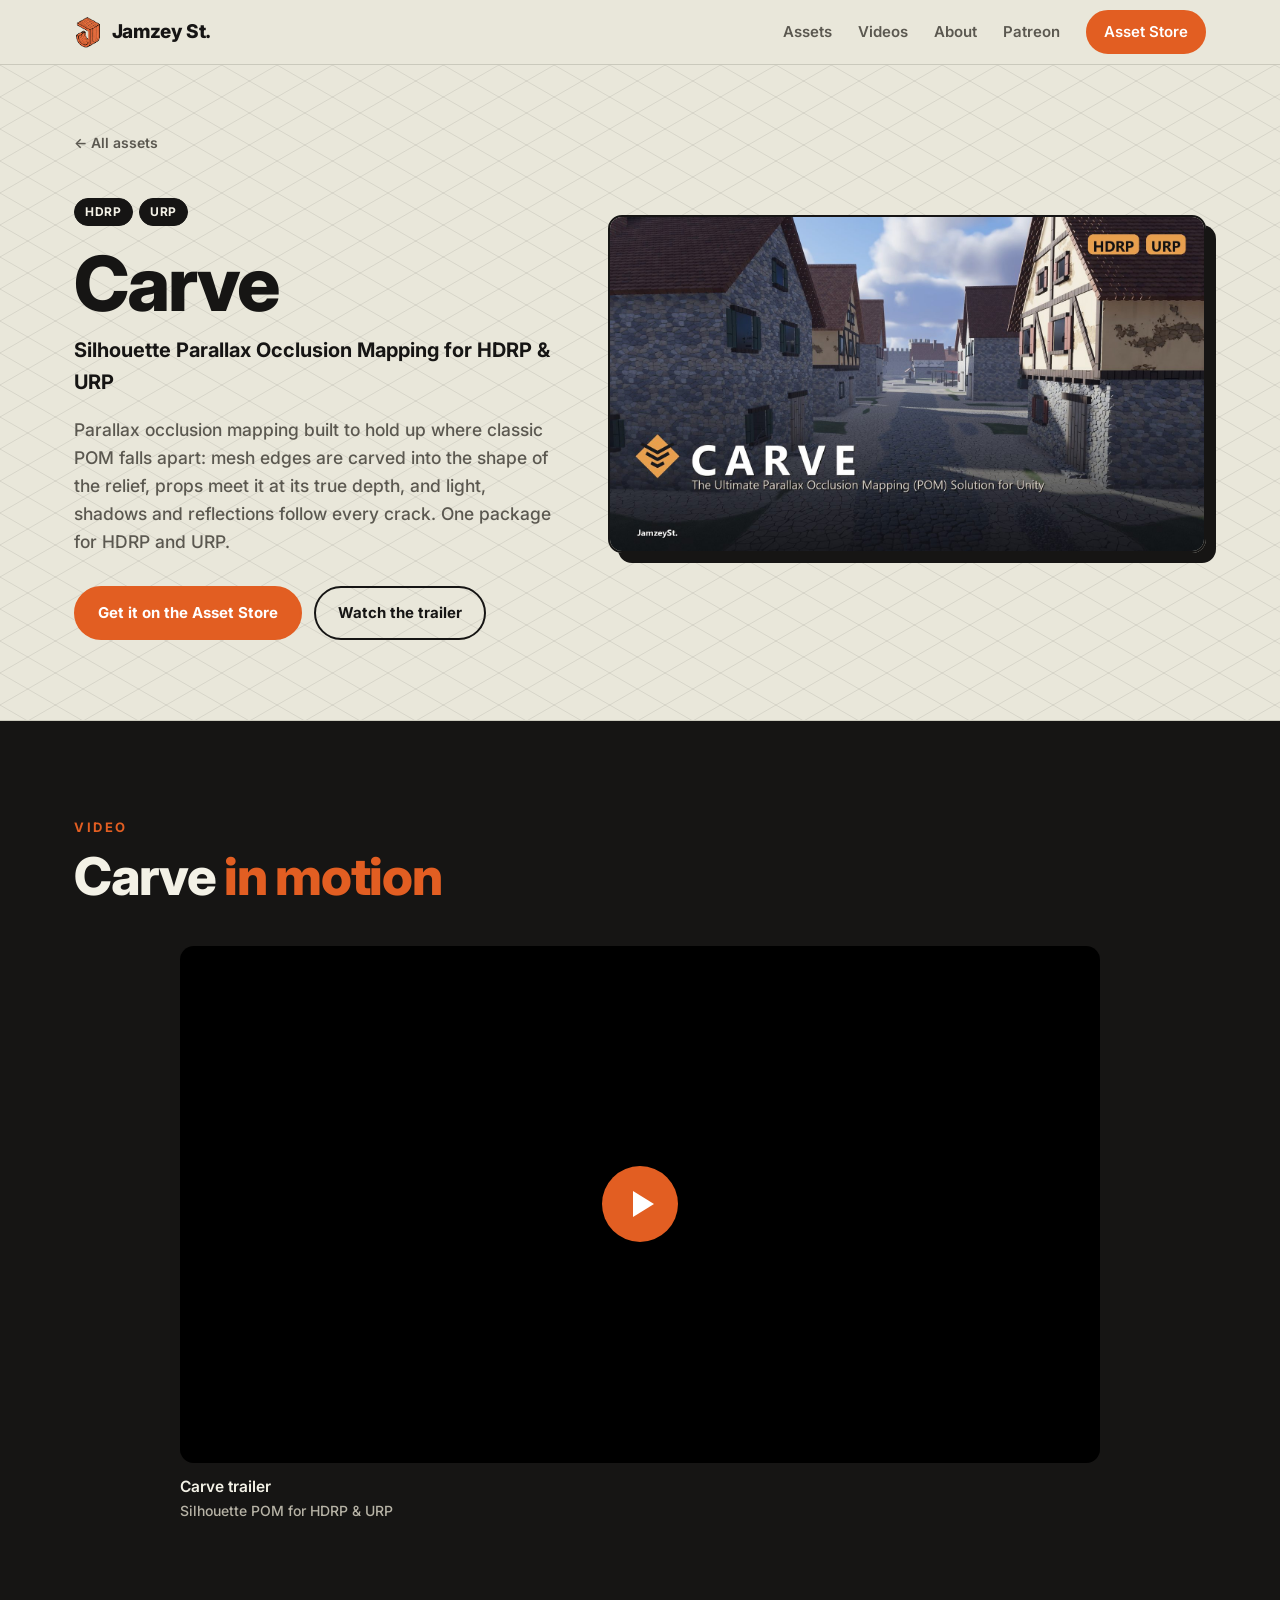
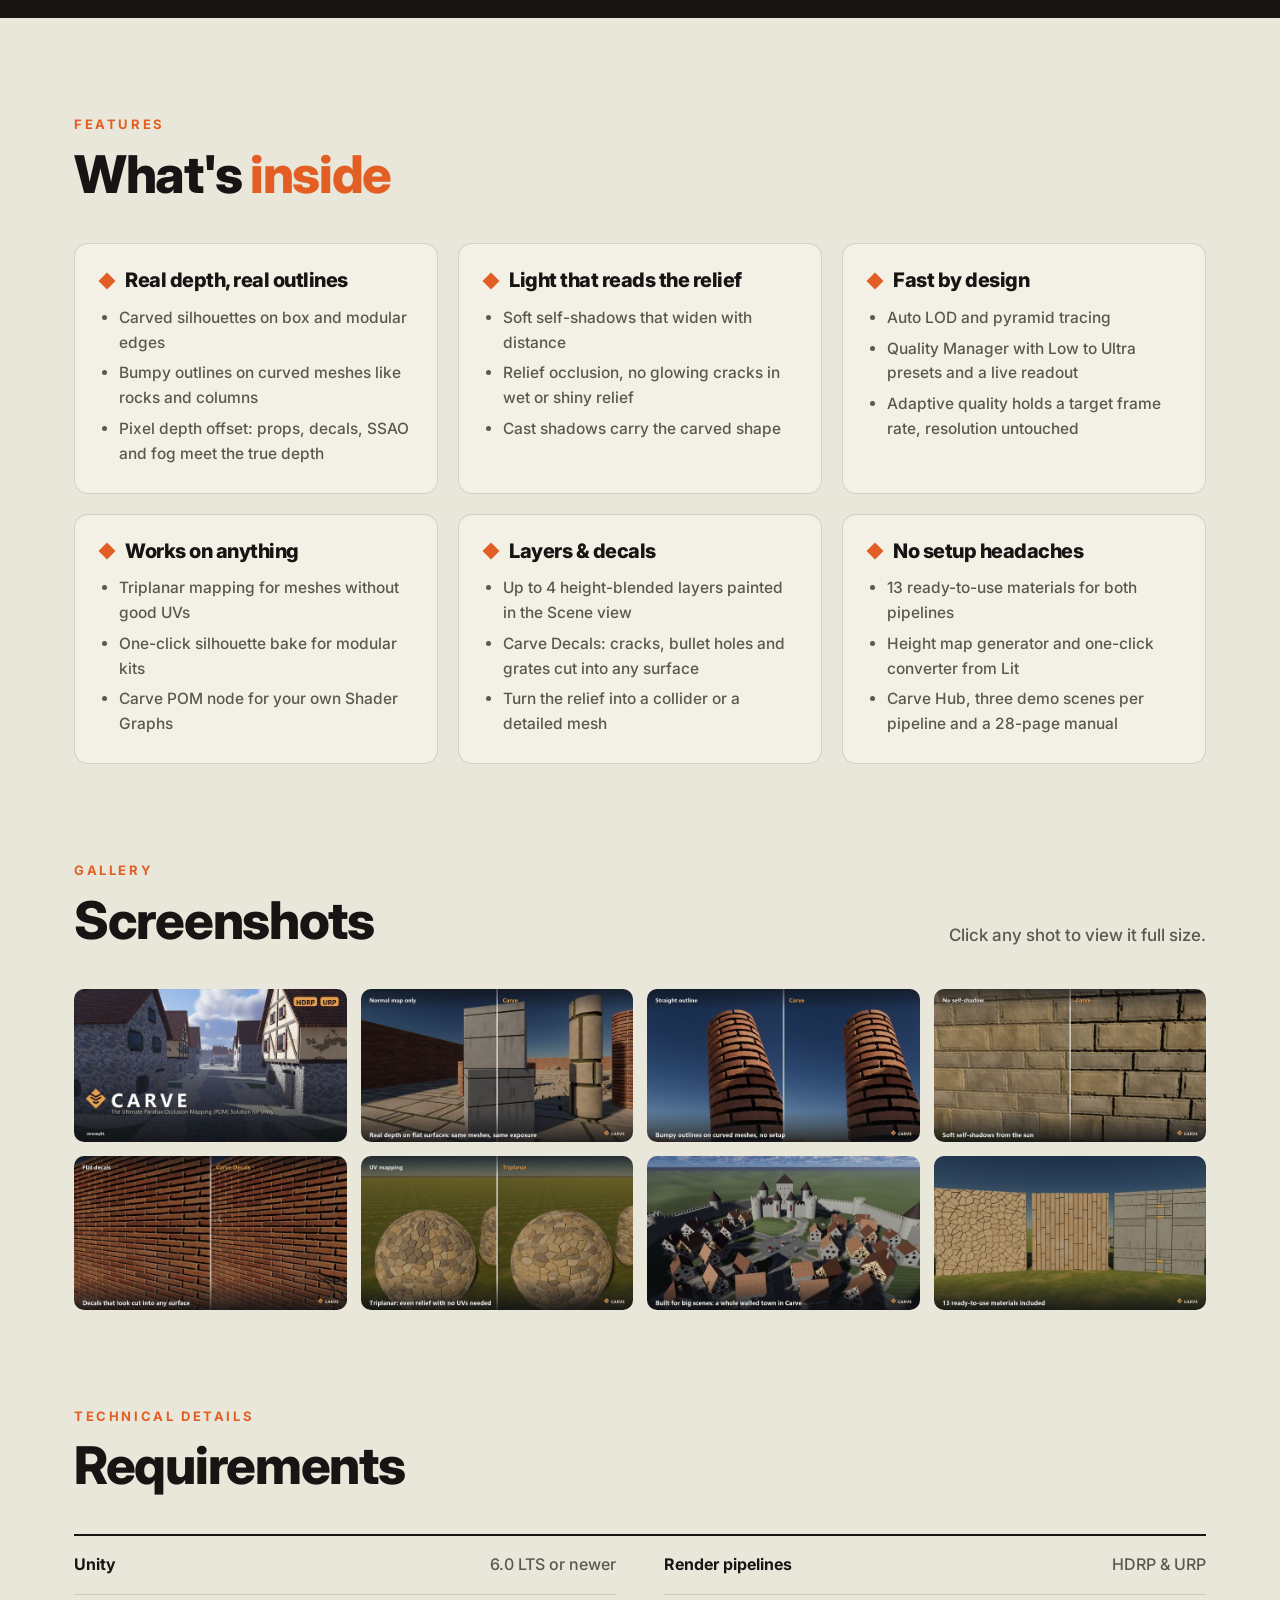
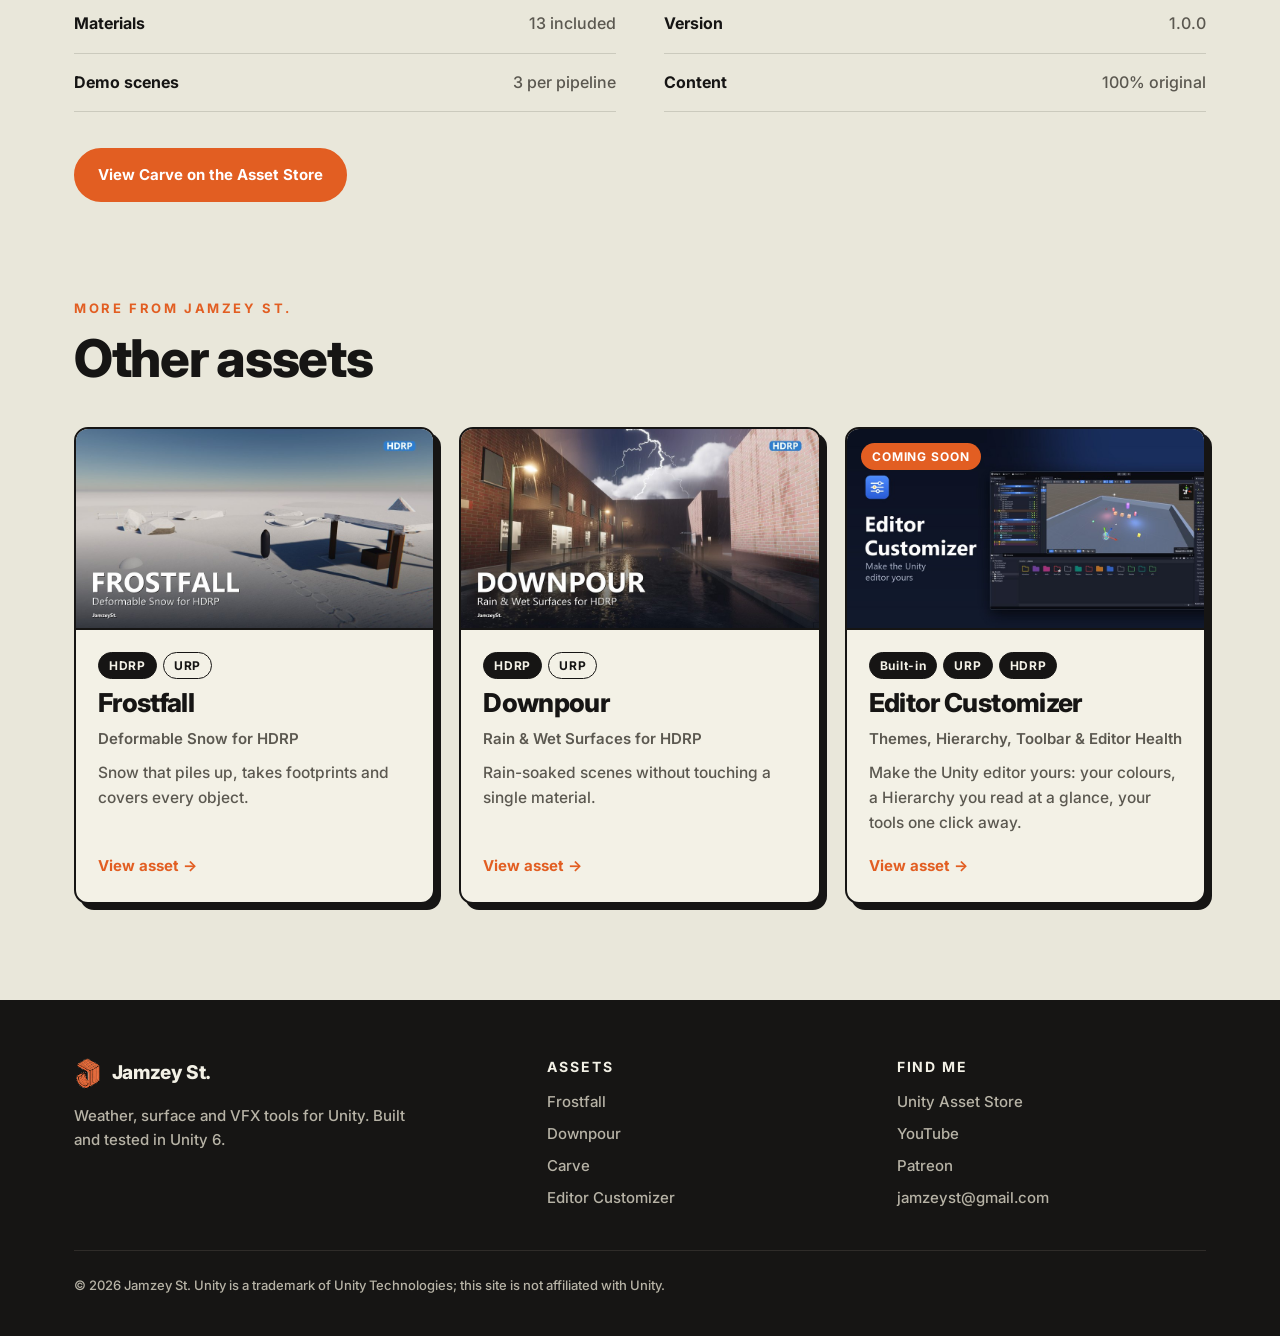
==== commit 58daf3e8: "Use Frostfall's branded thumbnail for its card and page hero Co-Authored-By: Claude Opus 5.5 <norepl" ====
--- a/carve.html
+++ b/carve.html
@@ -47,7 +47,7 @@
         <a class="btn btn-ghost" href="#video">Watch the trailer</a>
       </div>
     </div>
-    <div class="shot"><img src="img/carve/01_hero.jpg" alt="Carve walled town" width="1600" height="900"></div>
+    <div class="shot"><img src="img/carve/01_hero.jpg" alt="Carve – Silhouette Parallax Occlusion Mapping for HDRP &amp; URP" width="1600" height="900"></div>
   </div>
 </section>
 
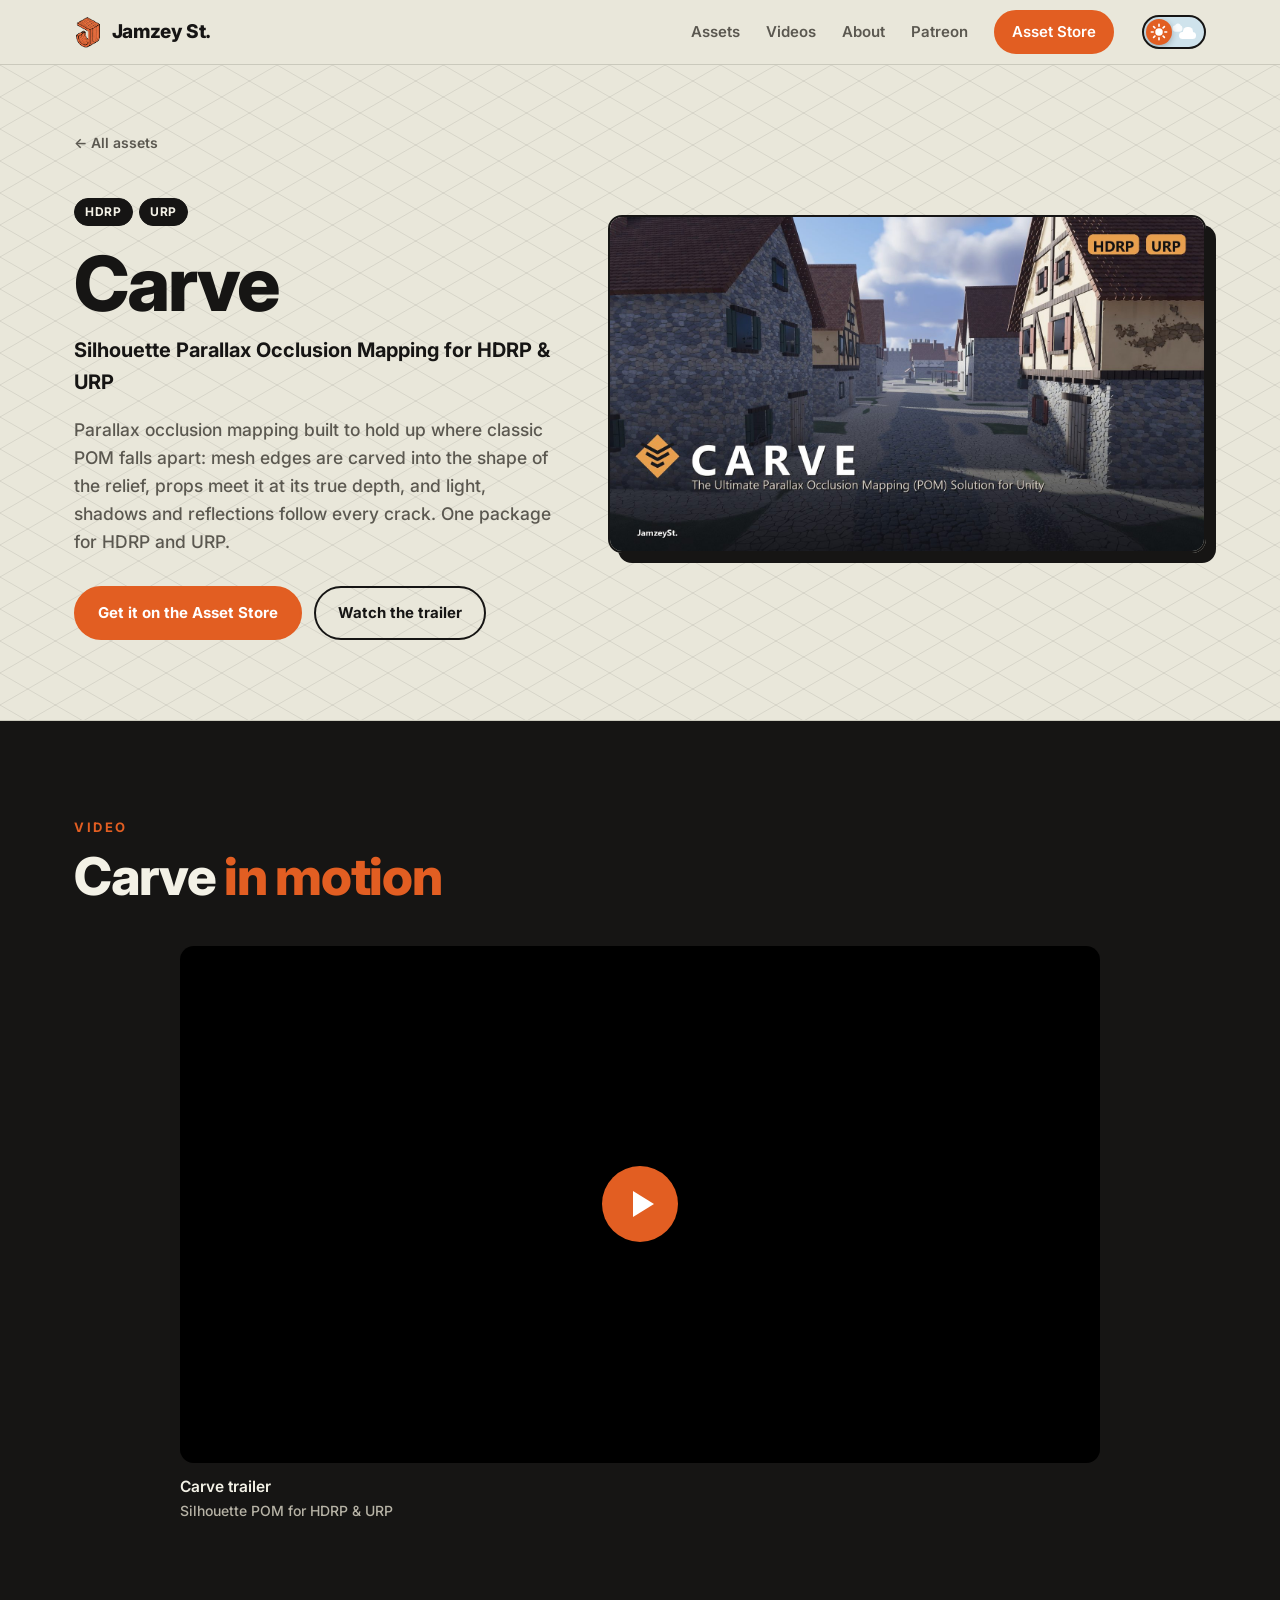
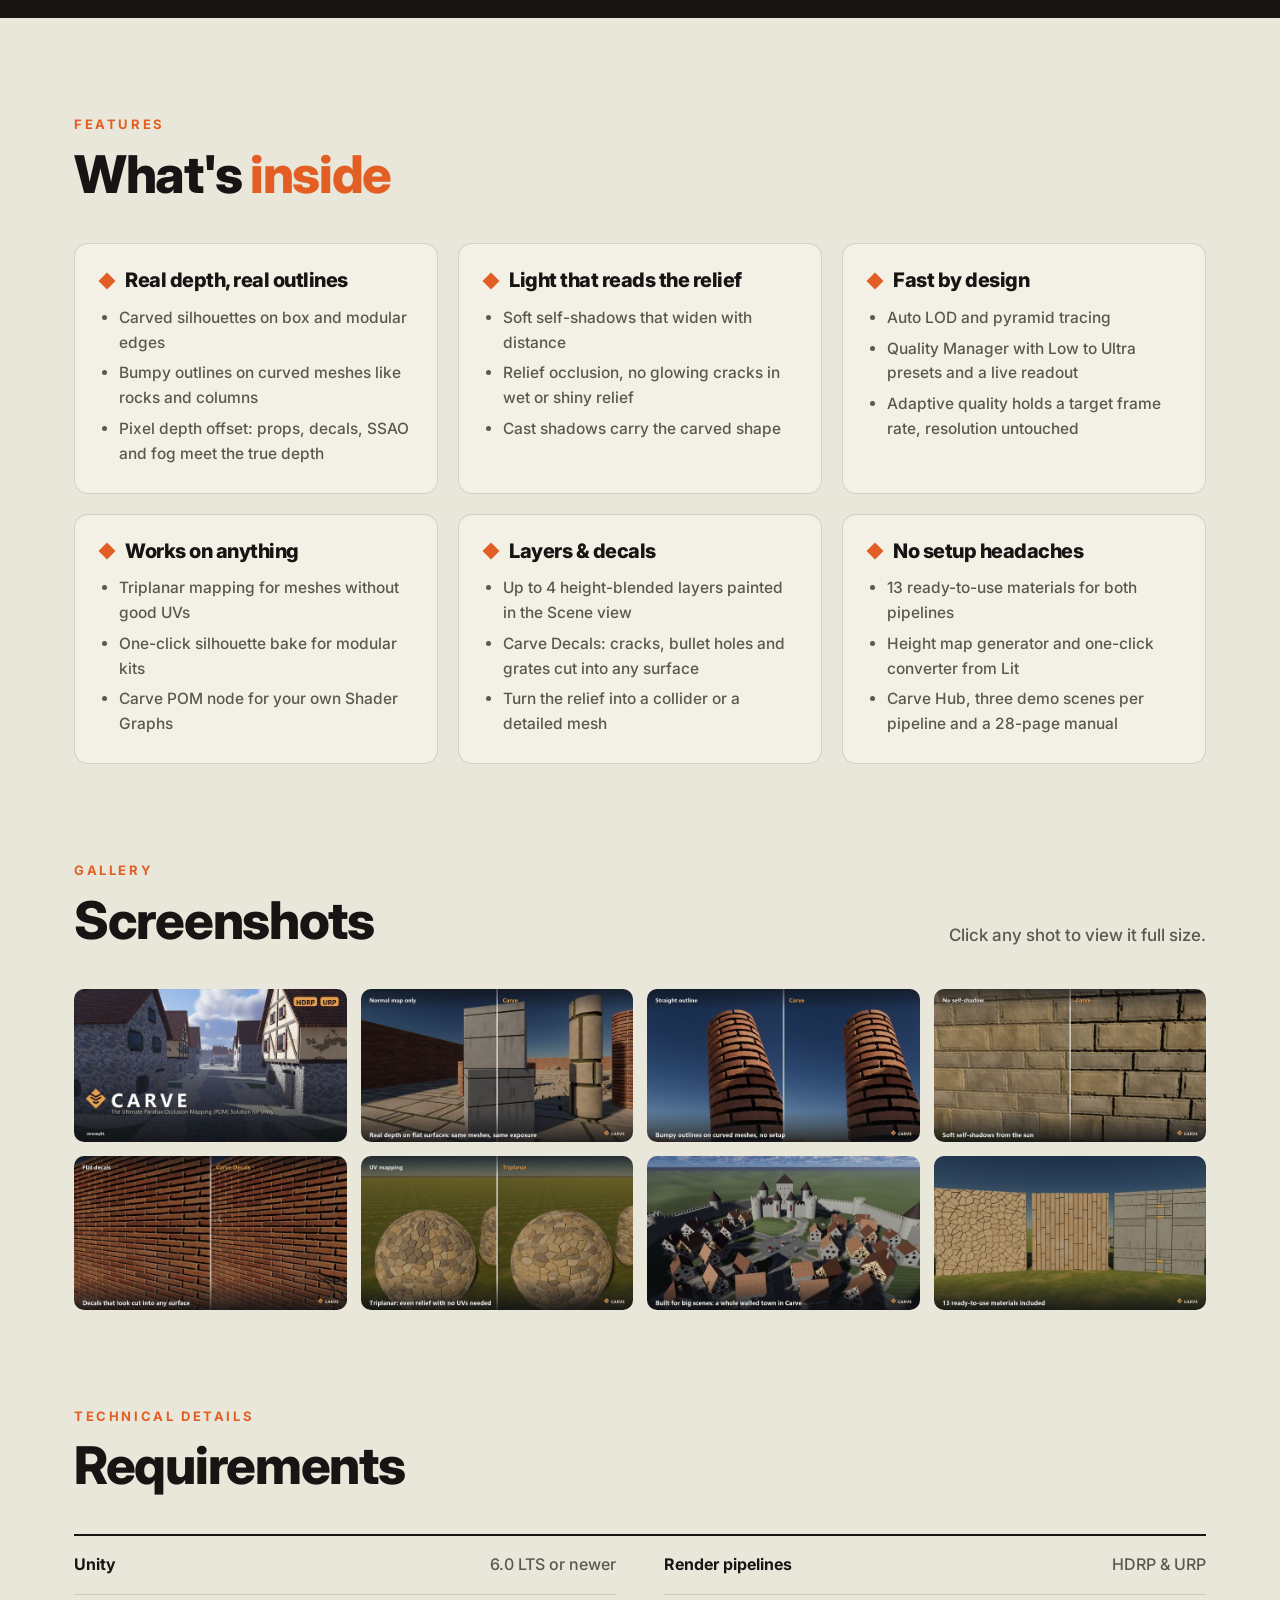
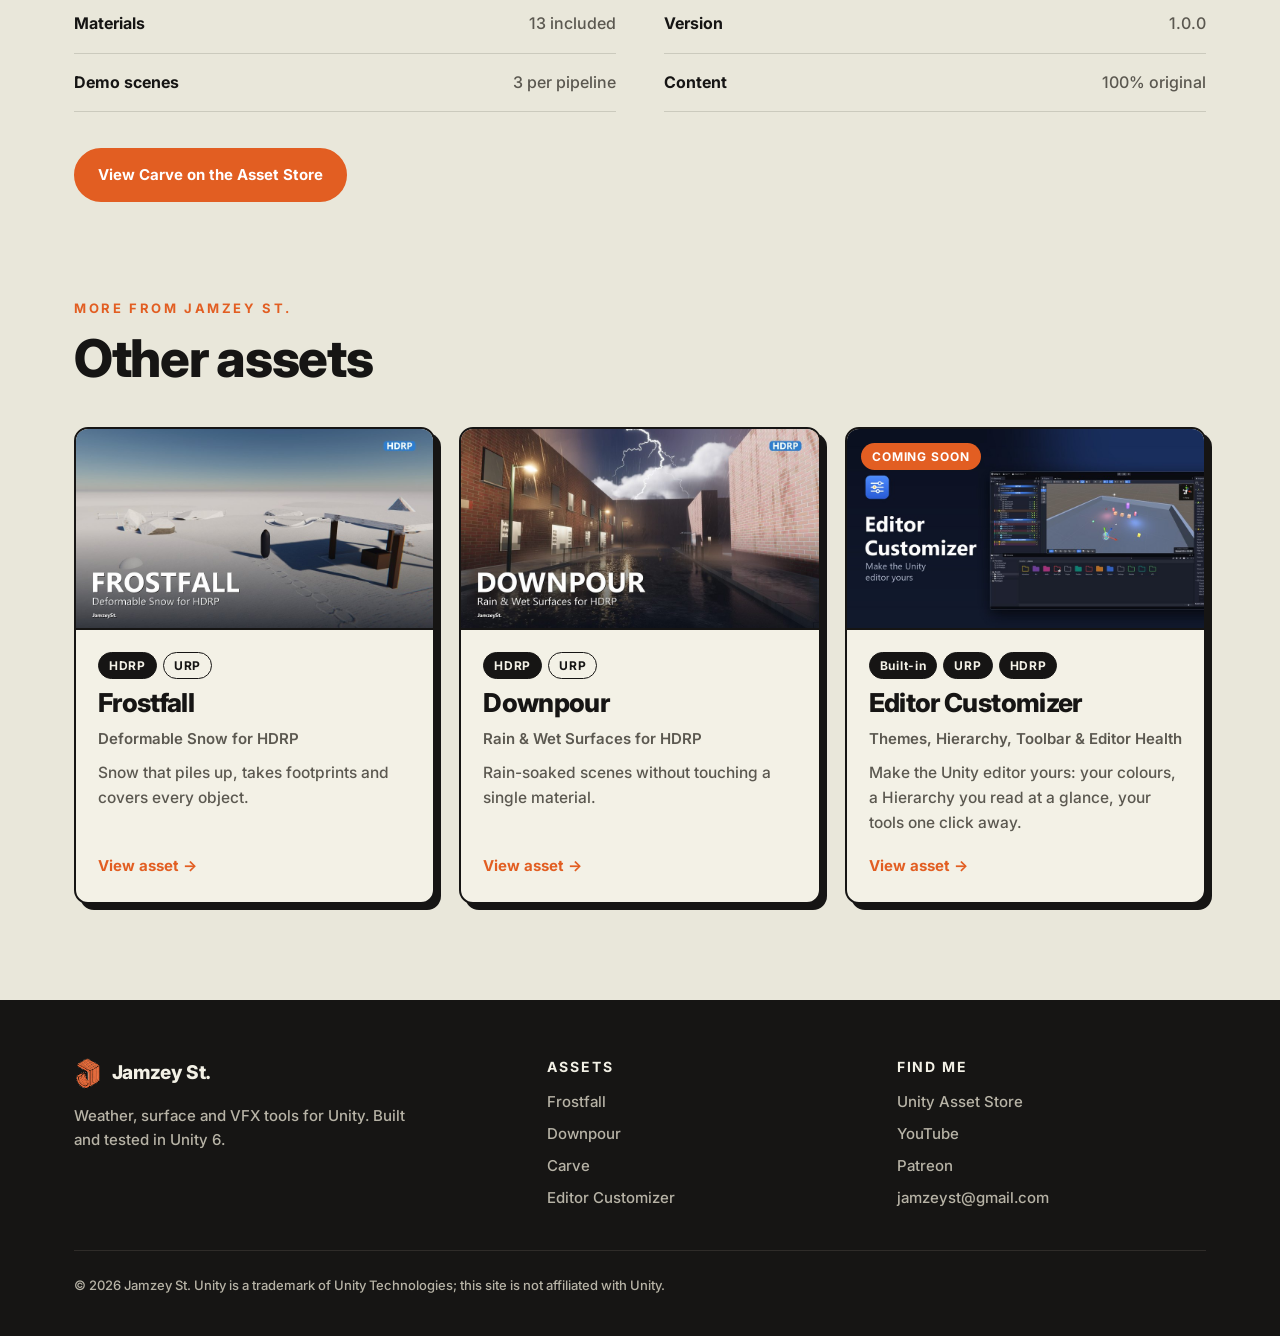
==== commit 9fdf638d: "Add night mode with an animated sun/moon toggle The current look is the light theme; night mode swap" ====
--- a/carve.html
+++ b/carve.html
@@ -12,11 +12,12 @@
 <meta property="og:image" content="https://0jamzey0.github.io/img/carve/card.jpg">
 <meta name="twitter:card" content="summary_large_image">
 <meta name="theme-color" content="#E9E7DA">
+<script>try{if(localStorage.getItem("theme")==="dark"){document.documentElement.dataset.theme="dark";document.querySelector('meta[name="theme-color"]').content="#141312"}}catch(e){}</script>
 <link rel="icon" href="favicon.png">
 <link rel="preconnect" href="https://fonts.googleapis.com">
 <link rel="preconnect" href="https://fonts.gstatic.com" crossorigin>
 <link href="https://fonts.googleapis.com/css2?family=Inter:wght@500;600;700;800&display=swap" rel="stylesheet">
-<link rel="stylesheet" href="css/style.css?v=63883950">
+<link rel="stylesheet" href="css/style.css?v=4fe471a0">
 </head>
 <body>
 <header class="top">
@@ -30,6 +31,14 @@
       <a href="https://www.patreon.com/cw/JamzeyDev" target="_blank" rel="noopener">Patreon</a>
       <a class="btn btn-primary btn-small" href="https://assetstore.unity.com/publishers/100637" target="_blank" rel="noopener">Asset Store</a>
     </nav>
+    <button class="theme-toggle" type="button" aria-label="Night mode" aria-pressed="false" title="Switch to night mode">
+      <span class="tt-sky" aria-hidden="true"><i class="tt-cloud c1"></i><i class="tt-cloud c2"></i><i class="tt-star s1"></i><i class="tt-star s2"></i><i class="tt-star s3"></i><i class="tt-star s4"></i></span>
+      <span class="tt-knob" aria-hidden="true"><svg class="tt-icon" viewBox="0 0 24 24">
+        <mask id="tt-moon"><rect width="24" height="24" fill="#fff"/><circle class="tt-bite" cx="17.5" cy="7" r="6.5" fill="#000"/></mask>
+        <g mask="url(#tt-moon)"><circle class="tt-core" cx="12" cy="12" r="5"/></g>
+        <path class="tt-rays" d="M12 1.8v2.4M12 19.8v2.4M1.8 12h2.4M19.8 12h2.4M4.8 4.8l1.7 1.7M17.5 17.5l1.7 1.7M4.8 19.2l1.7-1.7M17.5 6.5l1.7-1.7"/>
+      </svg></span>
+    </button>
   </div>
 </header>
 
@@ -153,7 +162,7 @@
     <p class="fine">© 2026 Jamzey St. Unity is a trademark of Unity Technologies; this site is not affiliated with Unity.</p>
   </div>
 </footer>
-<script src="js/site.js?v=63883950"></script>
-<script src="js/grid.js?v=63883950"></script>
+<script src="js/site.js?v=4fe471a0"></script>
+<script src="js/grid.js?v=4fe471a0"></script>
 </body>
 </html>
--- a/css/style.css
+++ b/css/style.css
@@ -8,10 +8,38 @@
   --orange-hi: #F47B3D;
   --night: #161514;
   --night-2: #211F1D;
+  --cream: #F3F1E6;
+  --coal: #161514;
+  --edge: var(--ink);
+  --header: rgba(233, 231, 218, .9);
+  --bg-85: rgba(233, 231, 218, .85);
+  --bg-0: rgba(233, 231, 218, 0);
+  --grid-line: rgba(22, 21, 20, .08);
   --radius: 14px;
   --max: 1180px;
   --grid: url("data:image/svg+xml,%3Csvg xmlns='http://www.w3.org/2000/svg' width='55.43' height='32'%3E%3Cpath d='M0 0L27.71 16L55.43 0M0 32L27.71 16L55.43 32' stroke='%23161514' stroke-opacity='.07' stroke-width='1' fill='none'/%3E%3C/svg%3E");
-}
+  color-scheme: light;
+}
+
+/* night mode: same layout, swapped tokens */
+:root[data-theme="dark"] {
+  --bg: #141312;
+  --paper: #1E1C1A;
+  --ink: #F1EEE3;
+  --muted: #AAA598;
+  --line: rgba(241, 238, 227, .12);
+  --night: #0C0B0A;
+  --edge: #4A453E;
+  --header: rgba(20, 19, 18, .86);
+  --bg-85: rgba(20, 19, 18, .85);
+  --bg-0: rgba(20, 19, 18, 0);
+  --grid-line: rgba(241, 238, 227, .07);
+  --grid: url("data:image/svg+xml,%3Csvg xmlns='http://www.w3.org/2000/svg' width='55.43' height='32'%3E%3Cpath d='M0 0L27.71 16L55.43 0M0 32L27.71 16L55.43 32' stroke='%23F1EEE3' stroke-opacity='.06' stroke-width='1' fill='none'/%3E%3C/svg%3E");
+  color-scheme: dark;
+}
+:root[data-theme="dark"] .btn-primary:hover { color: var(--bg); }
+:root[data-theme="dark"] .blocks { filter: brightness(.88) saturate(.95); }
+:root[data-theme="dark"] .card .shot img, :root[data-theme="dark"] .p-hero .shot img { filter: brightness(.94); }
 
 * { box-sizing: border-box; }
 html { scroll-behavior: smooth; scroll-padding-top: 76px; }
@@ -32,7 +60,7 @@
 /* header */
 .top {
   position: sticky; top: 0; z-index: 20;
-  background: rgba(233, 231, 218, .9);
+  background: var(--header);
   backdrop-filter: blur(10px);
   border-bottom: 1px solid var(--line);
 }
@@ -44,6 +72,73 @@
 .nav a:hover { color: var(--ink); }
 .menu-btn { display: none; margin-left: auto; background: none; border: 0; padding: 8px; cursor: pointer; }
 .menu-btn span { display: block; width: 22px; height: 2px; background: var(--ink); margin: 5px 0; }
+
+/* theme toggle: sun by day, moon by night */
+.theme-toggle {
+  --ease: cubic-bezier(.68, -.35, .27, 1.35);
+  position: relative; flex: none; width: 64px; height: 34px; padding: 0; cursor: pointer;
+  border: 2px solid var(--ink); border-radius: 999px; background: #CFE3EC; overflow: hidden;
+  transition: background-color .5s, border-color .5s, transform .15s;
+  view-transition-name: theme-toggle;
+  -webkit-tap-highlight-color: transparent;
+}
+.theme-toggle:hover { transform: translateY(-1px); }
+.theme-toggle:focus-visible { outline: 3px solid var(--orange); outline-offset: 3px; }
+.tt-knob {
+  position: absolute; top: 2px; left: 2px; width: 26px; height: 26px; border-radius: 999px;
+  display: grid; place-items: center; background: var(--orange); color: #fff;
+  box-shadow: 0 2px 6px rgba(22, 21, 20, .28);
+  transition: transform .55s var(--ease), width .2s, background-color .5s;
+}
+.theme-toggle:active .tt-knob { width: 32px; }
+.tt-icon { width: 18px; height: 18px; overflow: visible; transition: transform .6s var(--ease); }
+.tt-core { fill: currentColor; transform-box: fill-box; transform-origin: center; transition: transform .55s var(--ease); }
+.tt-bite { transform: translate(13px, -13px); transition: transform .55s var(--ease); }
+.tt-rays {
+  stroke: currentColor; stroke-width: 2.2; stroke-linecap: round; fill: none;
+  transform-box: view-box; transform-origin: 12px 12px; transition: transform .55s var(--ease), opacity .3s;
+}
+.tt-sky { position: absolute; inset: 0; pointer-events: none; }
+.tt-cloud {
+  position: absolute; height: 7px; border-radius: 999px; background: #fff;
+  transition: transform .5s var(--ease), opacity .35s;
+}
+.tt-cloud::before { content: ""; position: absolute; left: 25%; bottom: 3px; width: 55%; aspect-ratio: 1; border-radius: 50%; background: inherit; }
+.tt-cloud.c1 { width: 17px; right: 8px; top: 15px; }
+.tt-cloud.c2 { width: 11px; right: 21px; top: 8px; opacity: .85; transform: scale(.9); }
+.tt-star {
+  position: absolute; width: 3px; height: 3px; border-radius: 50%; background: #F3F1E6;
+  opacity: 0; transform: translateY(8px) scale(.2); transition: transform .5s var(--ease), opacity .35s;
+}
+.tt-star.s1 { left: 9px; top: 7px; }
+.tt-star.s2 { left: 18px; top: 16px; width: 2px; height: 2px; }
+.tt-star.s3 { left: 8px; top: 20px; width: 2px; height: 2px; }
+.tt-star.s4 { left: 23px; top: 6px; width: 2px; height: 2px; }
+
+:root[data-theme="dark"] .theme-toggle { background: #1B2236; border-color: var(--edge); }
+:root[data-theme="dark"] .tt-knob { transform: translateX(30px) rotate(360deg); background: #2C2A3A; color: #F6EBC8; box-shadow: 0 0 0 2px rgba(246, 235, 200, .12), 0 0 14px rgba(246, 235, 200, .35); }
+:root[data-theme="dark"] .tt-icon { transform: rotate(-30deg); }
+:root[data-theme="dark"] .tt-core { transform: scale(1.7); }
+:root[data-theme="dark"] .tt-bite { transform: translate(0, 0); }
+:root[data-theme="dark"] .tt-rays { transform: rotate(90deg) scale(.3); opacity: 0; }
+:root[data-theme="dark"] .tt-cloud { transform: translateY(14px) scale(.6); opacity: 0; }
+:root[data-theme="dark"] .tt-star { opacity: 1; transform: none; animation: tt-twinkle 2.4s ease-in-out infinite; }
+:root[data-theme="dark"] .tt-star.s2 { transition-delay: .08s; animation-delay: .6s; }
+:root[data-theme="dark"] .tt-star.s3 { transition-delay: .14s; animation-delay: 1.3s; }
+:root[data-theme="dark"] .tt-star.s4 { transition-delay: .2s; animation-delay: 1.9s; }
+:root[data-theme="dark"] .theme-toggle:active .tt-knob { transform: translateX(24px) rotate(360deg); }
+@keyframes tt-twinkle { 50% { opacity: .25; transform: scale(.6); } }
+
+/* circular reveal when the theme changes (browsers with View Transitions) */
+::view-transition-old(root), ::view-transition-new(root) { animation: none; mix-blend-mode: normal; }
+::view-transition-old(theme-toggle) { display: none; }
+::view-transition-new(theme-toggle) { animation: none; }
+::view-transition-group(theme-toggle) { animation: none; }
+/* colour cross-fade fallback for the rest */
+html.theme-fade *:not(.theme-toggle, .theme-toggle *),
+html.theme-fade *:not(.theme-toggle, .theme-toggle *)::before {
+  transition: background-color .45s, color .45s, border-color .45s, box-shadow .45s, filter .45s !important;
+}
 
 /* buttons */
 .btn {
@@ -67,7 +162,7 @@
 .hero .wrap { position: relative; z-index: 2; text-align: center; padding-top: 110px; padding-bottom: 120px; }
 .hero::before {
   content: ""; position: absolute; inset: 0; z-index: 0;
-  background: radial-gradient(ellipse 50% 60% at 50% 50%, var(--bg) 0%, rgba(233, 231, 218, .85) 60%, rgba(233, 231, 218, 0) 100%);
+  background: radial-gradient(ellipse 50% 60% at 50% 50%, var(--bg) 0%, var(--bg-85) 60%, var(--bg-0) 100%);
 }
 .hero, .p-hero { isolation: isolate; position: relative; }
 .live-grid { background-image: none !important; }
@@ -101,12 +196,12 @@
 /* asset cards */
 .cards { display: grid; grid-template-columns: repeat(3, 1fr); gap: 24px; }
 .card {
-  background: var(--paper); border: 2px solid var(--ink); border-radius: var(--radius);
+  background: var(--paper); border: 2px solid var(--edge); border-radius: var(--radius);
   overflow: hidden; text-decoration: none; display: flex; flex-direction: column;
-  box-shadow: 6px 6px 0 var(--ink); transition: transform .18s, box-shadow .18s;
+  box-shadow: 6px 6px 0 var(--edge); transition: transform .18s, box-shadow .18s;
 }
 .card:hover { transform: translate(-3px, -3px); box-shadow: 9px 9px 0 var(--orange); }
-.card .shot { position: relative; aspect-ratio: 16 / 9; overflow: hidden; border-bottom: 2px solid var(--ink); }
+.card .shot { position: relative; aspect-ratio: 16 / 9; overflow: hidden; border-bottom: 2px solid var(--edge); }
 .cards.two { grid-template-columns: repeat(2, 1fr); }
 .card .shot .status, .teaser .status {
   position: absolute; z-index: 1; top: 14px; left: 14px; font-size: 12px; font-weight: 700; letter-spacing: .08em;
@@ -135,7 +230,7 @@
 .amberfall { --tint: radial-gradient(ellipse at 70% 10%, #F7C35C 0%, #D9772A 42%, #9A3417 78%, #4A1B10 100%); }
 
 /* videos */
-.dark { background: var(--night); color: var(--paper); }
+.dark { background: var(--night); color: var(--cream); }
 .dark .sec-head p, .dark .muted { color: #B7B3A6; }
 .videos { display: grid; grid-template-columns: repeat(2, 1fr); gap: 28px; }
 .videos.one { grid-template-columns: 1fr; max-width: 920px; margin: 0 auto; }
@@ -163,8 +258,8 @@
 .yt-frame { position: relative; aspect-ratio: 16 / 9; border-radius: var(--radius); overflow: hidden; background: #000; }
 .yt-frame iframe { position: absolute; inset: 0; width: 100%; height: 100%; border: 0; }
 .channel { margin-top: 40px; text-align: center; }
-.dark .btn-ghost { color: var(--paper); border-color: var(--paper); }
-.dark .btn-ghost:hover { background: var(--paper); color: var(--ink); }
+.dark .btn-ghost { color: var(--cream); border-color: var(--cream); }
+.dark .btn-ghost:hover { background: var(--cream); color: var(--coal); }
 
 /* about */
 .about { display: grid; grid-template-columns: 1.1fr 1fr; gap: 64px; align-items: start; }
@@ -181,16 +276,16 @@
 .band .wrap { display: flex; align-items: center; justify-content: space-between; gap: 32px; flex-wrap: wrap; }
 .band h2 { font-size: clamp(28px, 3.6vw, 42px); }
 .band p { margin-top: 10px; font-size: 18px; opacity: .92; max-width: 560px; }
-.band .btn { background: var(--ink); border-color: var(--ink); color: #fff; }
-.band .btn:hover { background: #fff; color: var(--ink); border-color: #fff; }
+.band .btn { background: var(--coal); border-color: var(--coal); color: #fff; }
+.band .btn:hover { background: #fff; color: var(--coal); border-color: #fff; }
 .band .btn-ghost { background: transparent; border-color: #fff; }
 
 /* footer */
 footer { background: var(--night); color: #B7B3A6; padding: 56px 0 40px; font-size: 15px; }
 footer .wrap { display: grid; grid-template-columns: 1.4fr 1fr 1fr; gap: 40px; }
-footer .brand { color: var(--paper); }
+footer .brand { color: var(--cream); }
 footer .brand img { filter: none; }
-footer h4 { color: var(--paper); margin: 0 0 12px; font-size: 14px; letter-spacing: .14em; text-transform: uppercase; }
+footer h4 { color: var(--cream); margin: 0 0 12px; font-size: 14px; letter-spacing: .14em; text-transform: uppercase; }
 footer ul { list-style: none; margin: 0; padding: 0; display: grid; gap: 8px; }
 footer a { text-decoration: none; }
 footer a:hover { color: var(--orange-hi); }
@@ -207,7 +302,7 @@
 .p-hero .lead { margin-top: 18px; color: var(--muted); font-size: 17.5px; }
 .p-hero .chips { margin-top: 22px; }
 .p-hero .cta { display: flex; gap: 12px; flex-wrap: wrap; margin-top: 30px; }
-.p-hero .shot { border: 2px solid var(--ink); border-radius: var(--radius); overflow: hidden; box-shadow: 10px 10px 0 var(--ink); }
+.p-hero .shot { border: 2px solid var(--edge); border-radius: var(--radius); overflow: hidden; box-shadow: 10px 10px 0 var(--edge); }
 
 .features { display: grid; grid-template-columns: repeat(3, 1fr); gap: 20px; }
 .feature { background: var(--paper); border: 1.5px solid var(--line); border-radius: var(--radius); padding: 26px; }
@@ -247,9 +342,10 @@
   .wrap { padding: 0 16px; }
   section { padding: 64px 0; }
   .menu-btn { display: block; }
+  .top .wrap { gap: 14px; }
   .nav {
     display: none; position: absolute; top: 64px; left: 0; right: 0; flex-direction: column; align-items: stretch;
-    gap: 0; background: var(--paper); border-bottom: 2px solid var(--ink); padding: 8px 16px 16px;
+    gap: 0; background: var(--paper); border-bottom: 2px solid var(--edge); padding: 8px 16px 16px;
   }
   .nav.open { display: flex; }
   .nav a { padding: 12px 0; font-size: 17px; border-bottom: 1px solid var(--line); }
@@ -258,9 +354,9 @@
   .blocks-right { width: 260px; right: 50%; margin-right: -130px; bottom: 20px; }
   .cards, .cards.two, .features, .videos, .specs { grid-template-columns: 1fr; }
   .gallery { grid-template-columns: 1fr 1fr; }
-  .card { box-shadow: 4px 4px 0 var(--ink); }
+  .card { box-shadow: 4px 4px 0 var(--edge); }
   .p-hero { padding: 40px 0 56px; }
-  .p-hero .shot { box-shadow: 6px 6px 0 var(--ink); }
+  .p-hero .shot { box-shadow: 6px 6px 0 var(--edge); }
   footer .wrap { grid-template-columns: 1fr; }
 }
 @media (prefers-reduced-motion: reduce) {
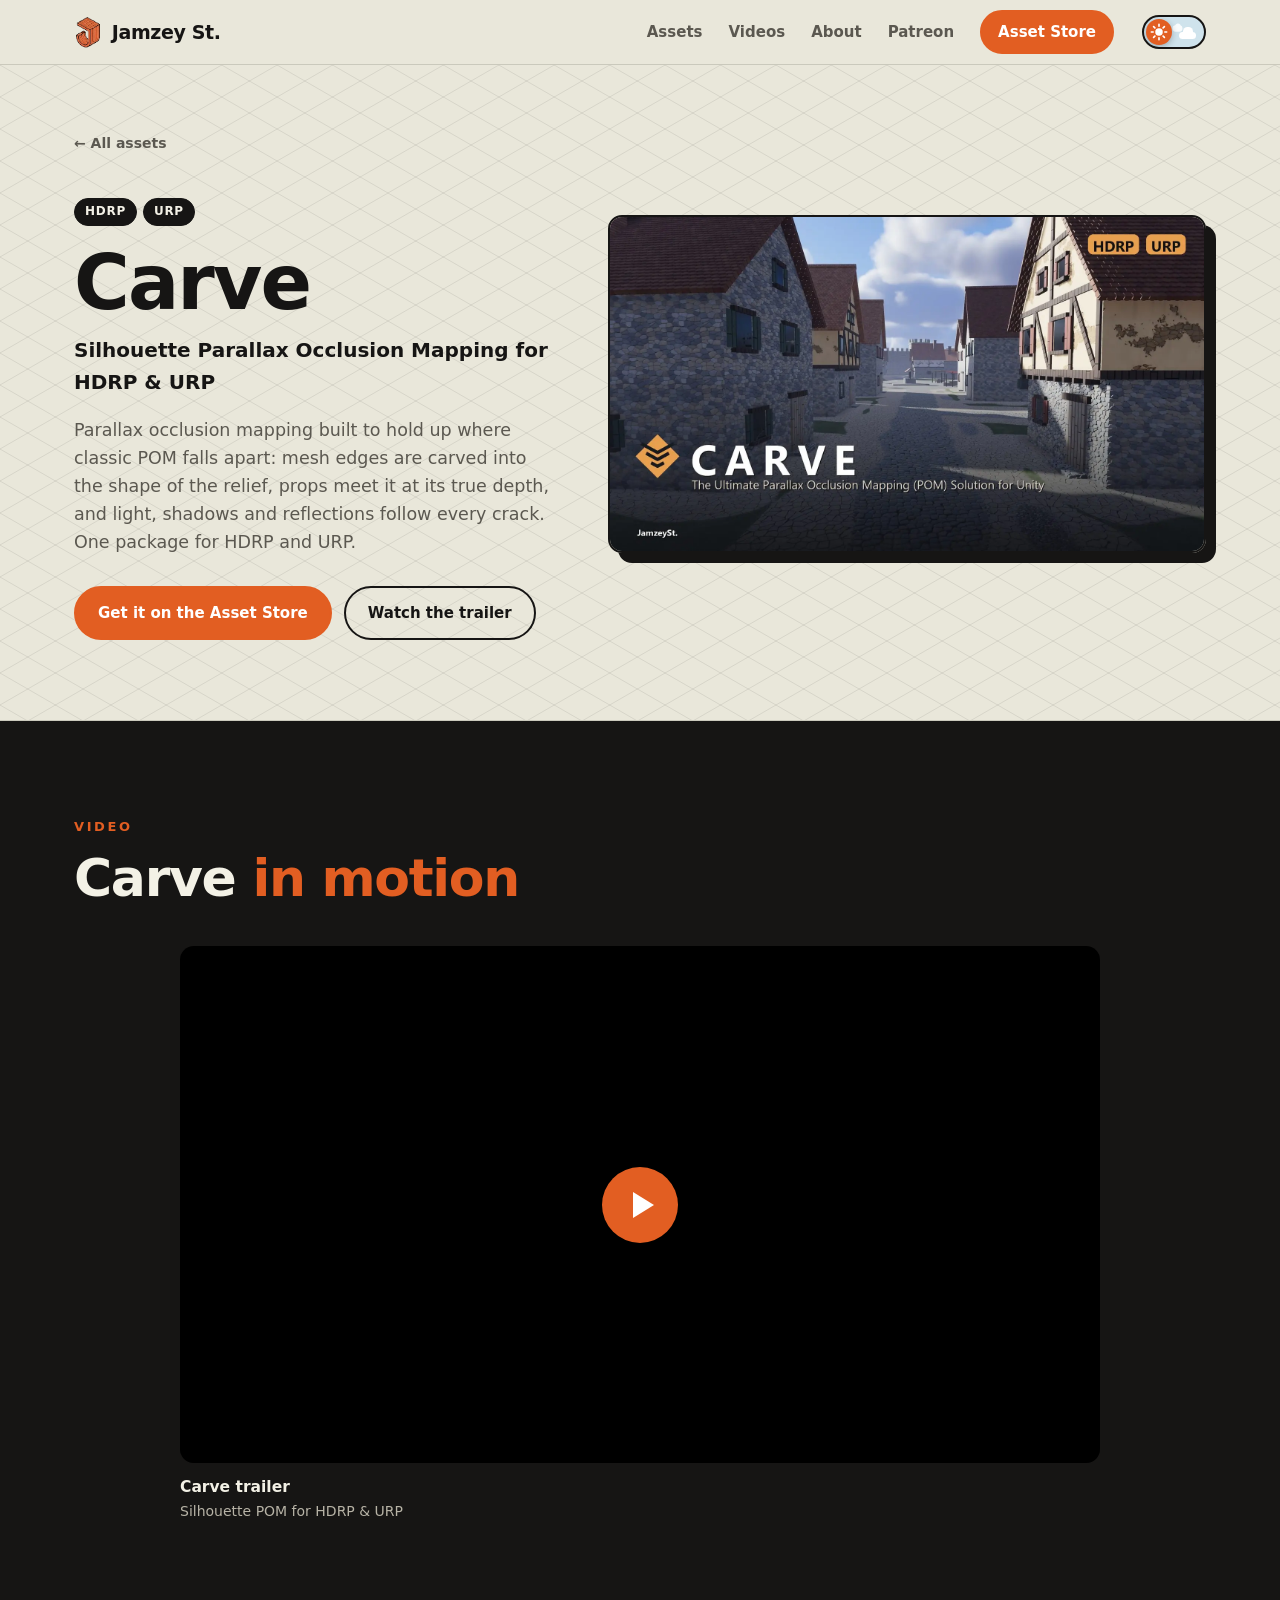
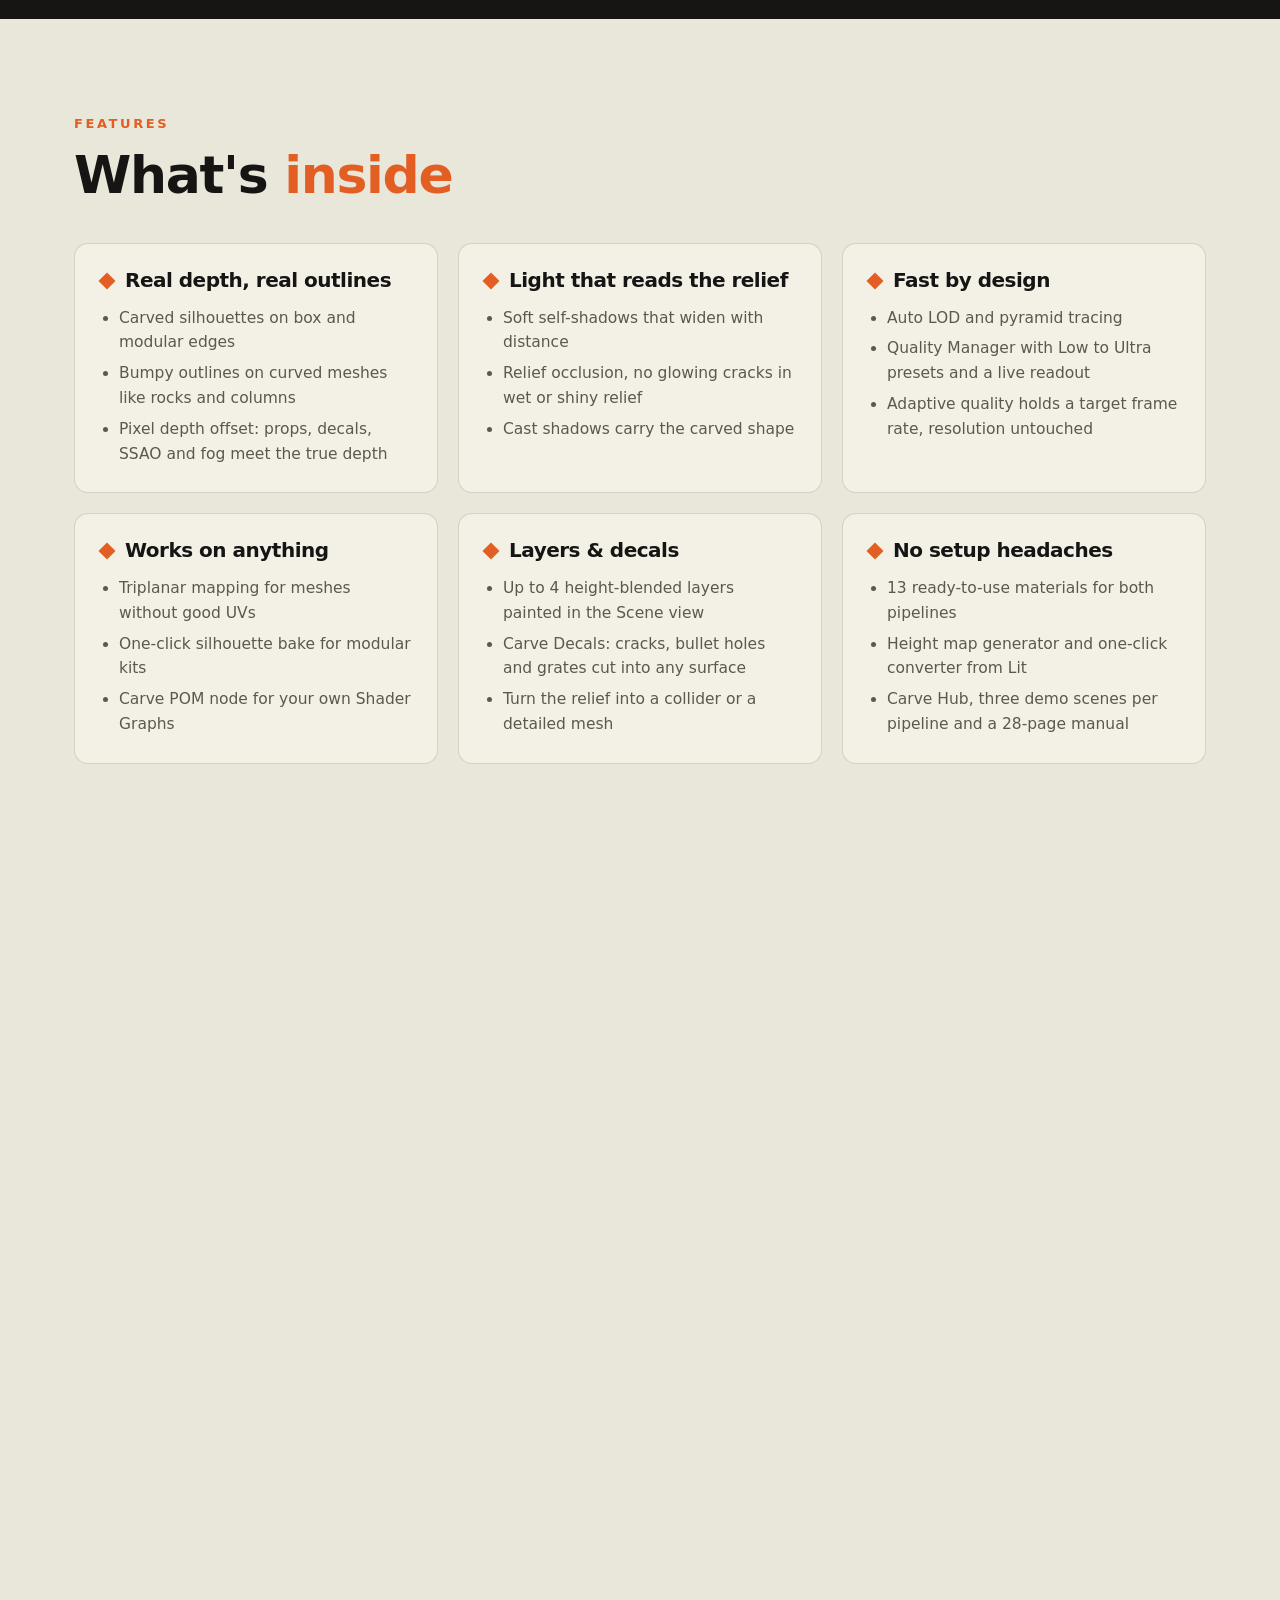
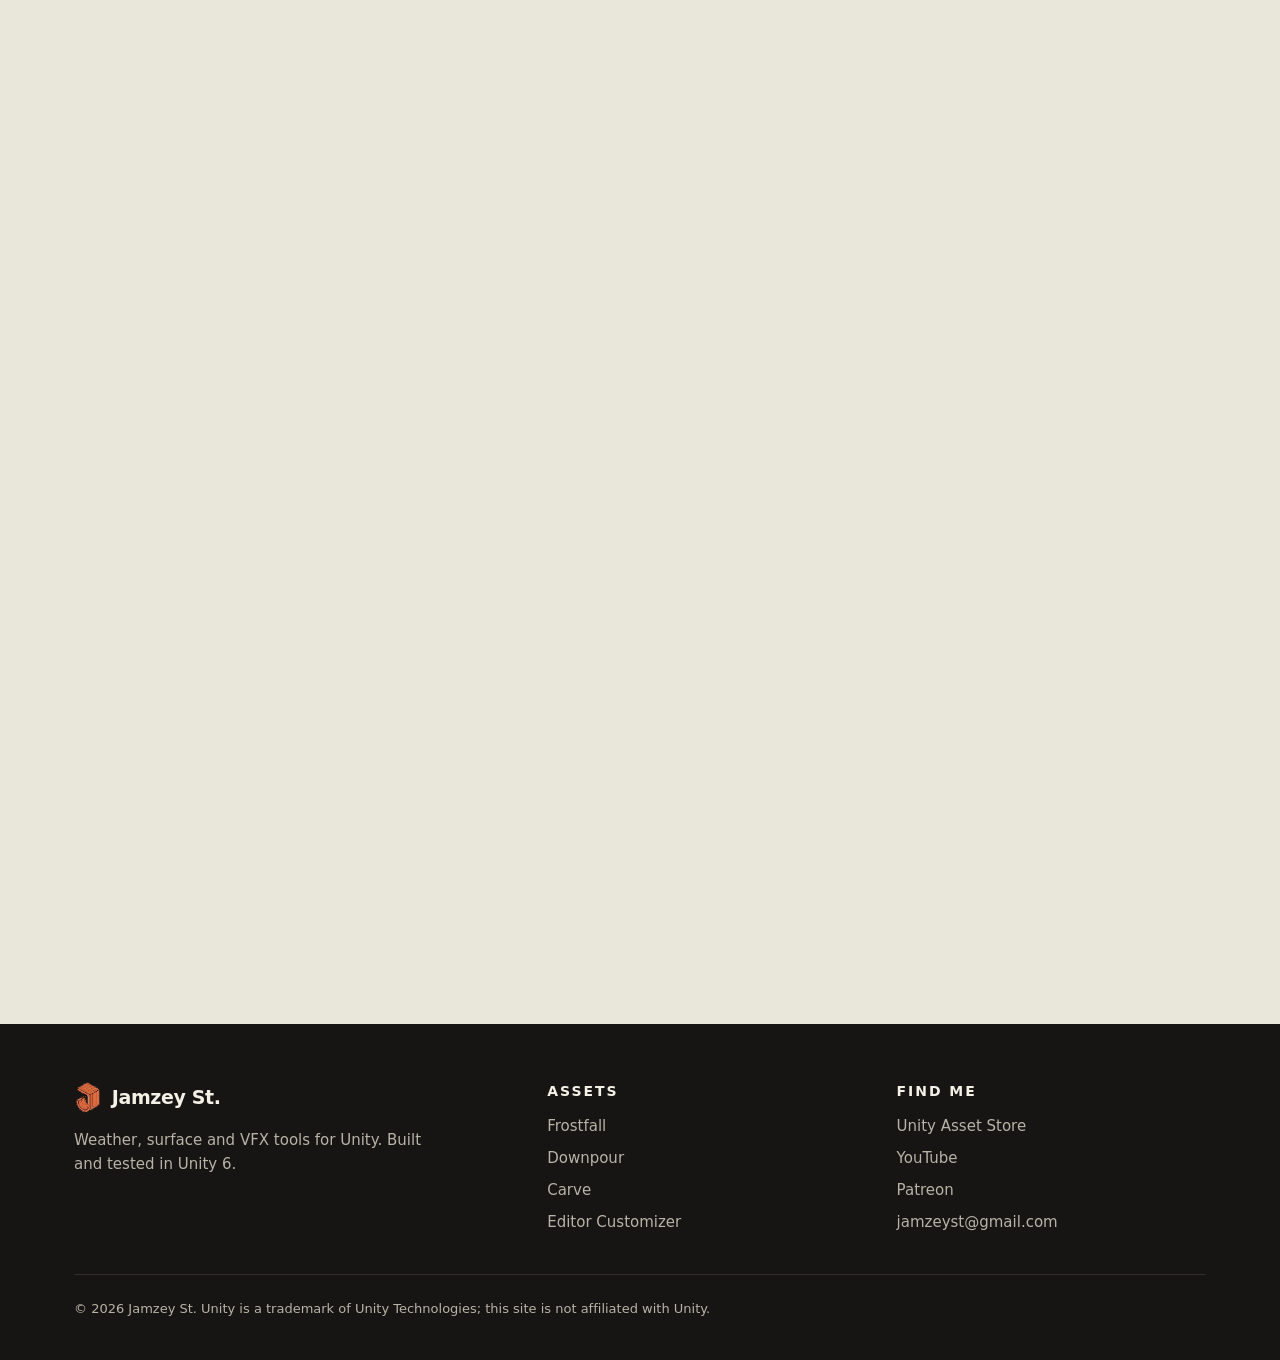
==== commit 7b2628f7: "Improve performance and mobile layout - Convert screenshots/cards to WebP, self-host Inter font - La" ====
--- a/carve.html
+++ b/carve.html
@@ -14,15 +14,14 @@
 <meta name="theme-color" content="#E9E7DA">
 <script>try{if(localStorage.getItem("theme")==="dark"){document.documentElement.dataset.theme="dark";document.querySelector('meta[name="theme-color"]').content="#141312"}}catch(e){}</script>
 <link rel="icon" href="favicon.png">
-<link rel="preconnect" href="https://fonts.googleapis.com">
-<link rel="preconnect" href="https://fonts.gstatic.com" crossorigin>
-<link href="https://fonts.googleapis.com/css2?family=Inter:wght@500;600;700;800&display=swap" rel="stylesheet">
-<link rel="stylesheet" href="css/style.css?v=4fe471a0">
+<link rel="preload" href="fonts/inter-latin.woff2" as="font" type="font/woff2" crossorigin>
+<link rel="stylesheet" href="css/style.css?v=65f559f1">
 </head>
 <body>
+<a class="skip" href="#main">Skip to content</a>
 <header class="top">
   <div class="wrap">
-    <a class="brand" href="index.html"><img src="img/mark.png" alt="" width="28" height="34">Jamzey St.</a>
+    <a class="brand" href="index.html"><img src="img/mark.webp" alt="" width="28" height="34" decoding="async">Jamzey St.</a>
     <button class="menu-btn" aria-label="Menu" aria-expanded="false"><span></span><span></span><span></span></button>
     <nav class="nav">
       <a href="index.html#assets">Assets</a>
@@ -42,7 +41,7 @@
   </div>
 </header>
 
-<main>
+<main id="main">
 <section class="p-hero">
   <div class="wrap">
     <div>
@@ -56,7 +55,7 @@
         <a class="btn btn-ghost" href="#video">Watch the trailer</a>
       </div>
     </div>
-    <div class="shot"><img src="img/carve/01_hero.jpg" alt="Carve – Silhouette Parallax Occlusion Mapping for HDRP &amp; URP" width="1600" height="900"></div>
+    <div class="shot"><img src="img/carve/01_hero.webp" alt="Carve – Silhouette Parallax Occlusion Mapping for HDRP &amp; URP" width="1600" height="900" fetchpriority="high" decoding="async"></div>
   </div>
 </section>
 
@@ -82,7 +81,7 @@
   <div class="wrap">
     <div class="sec-head"><div><div class="kicker">Gallery</div><h2>Screenshots</h2></div><p>Click any shot to view it full size.</p></div>
     <div class="gallery">
-<button data-full="img/carve/01_hero.jpg"><img src="img/carve/01_hero_thumb.jpg" alt="Carve walled town" loading="lazy" width="640" height="360"></button><button data-full="img/carve/02_before_after.jpg"><img src="img/carve/02_before_after_thumb.jpg" alt="Classic POM versus Carve" loading="lazy" width="640" height="360"></button><button data-full="img/carve/03_curved_outlines.jpg"><img src="img/carve/03_curved_outlines_thumb.jpg" alt="Curved outlines" loading="lazy" width="640" height="360"></button><button data-full="img/carve/05_self_shadows.jpg"><img src="img/carve/05_self_shadows_thumb.jpg" alt="Relief self-shadows" loading="lazy" width="640" height="360"></button><button data-full="img/carve/12_decals.jpg"><img src="img/carve/12_decals_thumb.jpg" alt="Carve Decals" loading="lazy" width="640" height="360"></button><button data-full="img/carve/14_triplanar.jpg"><img src="img/carve/14_triplanar_thumb.jpg" alt="Triplanar mapping" loading="lazy" width="640" height="360"></button><button data-full="img/carve/18_town.jpg"><img src="img/carve/18_town_thumb.jpg" alt="Town built with Carve" loading="lazy" width="640" height="360"></button><button data-full="img/carve/24_materials.jpg"><img src="img/carve/24_materials_thumb.jpg" alt="Included materials" loading="lazy" width="640" height="360"></button>
+<button data-full="img/carve/01_hero.webp"><img src="img/carve/01_hero_thumb.webp" alt="Carve walled town" loading="lazy" decoding="async" width="640" height="360"></button><button data-full="img/carve/02_before_after.webp"><img src="img/carve/02_before_after_thumb.webp" alt="Classic POM versus Carve" loading="lazy" decoding="async" width="640" height="360"></button><button data-full="img/carve/03_curved_outlines.webp"><img src="img/carve/03_curved_outlines_thumb.webp" alt="Curved outlines" loading="lazy" decoding="async" width="640" height="360"></button><button data-full="img/carve/05_self_shadows.webp"><img src="img/carve/05_self_shadows_thumb.webp" alt="Relief self-shadows" loading="lazy" decoding="async" width="640" height="360"></button><button data-full="img/carve/12_decals.webp"><img src="img/carve/12_decals_thumb.webp" alt="Carve Decals" loading="lazy" decoding="async" width="640" height="360"></button><button data-full="img/carve/14_triplanar.webp"><img src="img/carve/14_triplanar_thumb.webp" alt="Triplanar mapping" loading="lazy" decoding="async" width="640" height="360"></button><button data-full="img/carve/18_town.webp"><img src="img/carve/18_town_thumb.webp" alt="Town built with Carve" loading="lazy" decoding="async" width="640" height="360"></button><button data-full="img/carve/24_materials.webp"><img src="img/carve/24_materials_thumb.webp" alt="Included materials" loading="lazy" decoding="async" width="640" height="360"></button>
     </div>
   </div>
 </section>
@@ -102,7 +101,7 @@
     <div class="sec-head"><div><div class="kicker">More from Jamzey St.</div><h2>Other assets</h2></div></div>
     <div class="cards">
 <a class="card" href="frostfall.html">
-  <div class="shot"><img src="img/frostfall/card.jpg" alt="Frostfall" loading="lazy" width="960" height="540"></div>
+  <div class="shot"><img src="img/frostfall/card.webp" alt="Frostfall" loading="lazy" decoding="async" width="960" height="540"></div>
   <div class="body">
     <div class="chips"><span class="chip on">HDRP</span><span class="chip">URP</span></div>
     <h3>Frostfall</h3>
@@ -111,7 +110,7 @@
     <span class="more">View asset →</span>
   </div>
 </a><a class="card" href="downpour.html">
-  <div class="shot"><img src="img/downpour/card.jpg" alt="Downpour" loading="lazy" width="960" height="540"></div>
+  <div class="shot"><img src="img/downpour/card.webp" alt="Downpour" loading="lazy" decoding="async" width="960" height="540"></div>
   <div class="body">
     <div class="chips"><span class="chip on">HDRP</span><span class="chip">URP</span></div>
     <h3>Downpour</h3>
@@ -120,7 +119,7 @@
     <span class="more">View asset →</span>
   </div>
 </a><a class="card" href="editor-customizer.html">
-  <div class="shot"><span class="status">Coming soon</span><img src="img/editor-customizer/card.jpg" alt="Editor Customizer" loading="lazy" width="960" height="540"></div>
+  <div class="shot"><span class="status">Coming soon</span><img src="img/editor-customizer/card.webp" alt="Editor Customizer" loading="lazy" decoding="async" width="960" height="540"></div>
   <div class="body">
     <div class="chips"><span class="chip on">Built-in</span><span class="chip on">URP</span><span class="chip on">HDRP</span></div>
     <h3>Editor Customizer</h3>
@@ -143,7 +142,7 @@
 <footer>
   <div class="wrap">
     <div>
-      <a class="brand" href="index.html"><img src="img/mark.png" alt="" width="28" height="34">Jamzey St.</a>
+      <a class="brand" href="index.html"><img src="img/mark.webp" alt="" width="28" height="34" decoding="async">Jamzey St.</a>
       <p class="blurb">Weather, surface and VFX tools for Unity. Built and tested in Unity 6.</p>
     </div>
     <div>
@@ -162,7 +161,7 @@
     <p class="fine">© 2026 Jamzey St. Unity is a trademark of Unity Technologies; this site is not affiliated with Unity.</p>
   </div>
 </footer>
-<script src="js/site.js?v=4fe471a0"></script>
-<script src="js/grid.js?v=4fe471a0"></script>
+<script src="js/site.js?v=65f559f1"></script>
+<script src="js/grid.js?v=65f559f1"></script>
 </body>
 </html>
--- a/css/style.css
+++ b/css/style.css
@@ -1,3 +1,8 @@
+@font-face {
+  font-family: Inter; font-style: normal; font-weight: 500 800; font-display: swap;
+  src: url("../fonts/inter-latin.woff2") format("woff2");
+  unicode-range: U+0000-00FF, U+0131, U+0152-0153, U+02BB-02BC, U+02C6, U+02DA, U+02DC, U+2000-206F, U+20AC, U+2122, U+2191, U+2193, U+2212, U+2215, U+FEFF, U+FFFD;
+}
 :root {
   --bg: #E9E7DA;
   --paper: #F3F1E6;
@@ -42,15 +47,22 @@
 :root[data-theme="dark"] .card .shot img, :root[data-theme="dark"] .p-hero .shot img { filter: brightness(.94); }
 
 * { box-sizing: border-box; }
-html { scroll-behavior: smooth; scroll-padding-top: 76px; }
+html { scroll-behavior: smooth; scroll-padding-top: 76px; -webkit-text-size-adjust: 100%; text-size-adjust: 100%; }
 body {
   margin: 0;
   background: var(--bg);
   color: var(--ink);
   font: 500 17px/1.6 Inter, "Segoe UI", system-ui, sans-serif;
   -webkit-font-smoothing: antialiased;
-  overflow-x: hidden;
-}
+  overflow-x: clip;
+  text-rendering: optimizeSpeed;
+}
+h1, h2, h3 { text-wrap: balance; }
+p { text-wrap: pretty; }
+.skip { position: absolute; left: 12px; top: -60px; z-index: 50; background: var(--orange); color: #fff; padding: 10px 16px; border-radius: 8px; font-weight: 700; text-decoration: none; }
+.skip:focus { top: 10px; }
+a:focus-visible, button:focus-visible { outline: 3px solid var(--orange); outline-offset: 3px; border-radius: 6px; }
+
 img { max-width: 100%; height: auto; display: block; }
 a { color: inherit; }
 h1, h2, h3 { line-height: 1.08; letter-spacing: -.025em; margin: 0; font-weight: 800; }
@@ -61,7 +73,7 @@
 .top {
   position: sticky; top: 0; z-index: 20;
   background: var(--header);
-  backdrop-filter: blur(10px);
+  -webkit-backdrop-filter: blur(10px); backdrop-filter: blur(10px);
   border-bottom: 1px solid var(--line);
 }
 .top .wrap { display: flex; align-items: center; gap: 28px; height: 64px; }
@@ -147,7 +159,7 @@
   font-weight: 700; font-size: 15px; text-decoration: none;
   border: 2px solid var(--ink); transition: transform .15s, background .15s, color .15s;
 }
-.btn:hover { transform: translateY(-2px); }
+@media (hover: hover) { .btn:hover { transform: translateY(-2px); } }
 .btn-primary { background: var(--orange); border-color: var(--orange); color: #fff; }
 .btn-primary:hover { background: var(--ink); border-color: var(--ink); }
 .btn-ghost { background: transparent; color: var(--ink); }
@@ -155,7 +167,8 @@
 .btn-small { padding: 8px 16px; font-size: 14px; }
 .btn-soon { background: var(--paper); color: var(--muted); border: 2px dashed var(--muted); cursor: default; }
 .btn-soon:hover { transform: none; }
-.nav .btn-primary { color: #fff; }
+.nav .btn-primary, .nav .btn-primary:hover { color: #fff; }
+:root[data-theme="dark"] .nav .btn-primary:hover { color: var(--bg); }
 
 /* hero */
 .hero { position: relative; overflow: hidden; background: var(--bg) var(--grid); border-bottom: 1px solid var(--line); }
@@ -174,7 +187,7 @@
   font-weight: 700; font-size: 13px; letter-spacing: .32em; text-transform: uppercase;
 }
 .eyebrow::before, .eyebrow::after { content: ""; width: 34px; height: 2px; background: var(--orange); }
-.hero h1 { font-size: clamp(40px, 7vw, 84px); margin-top: 22px; }
+.hero h1 { font-size: clamp(36px, 7vw, 84px); margin-top: 22px; }
 .hero h1 em, h2 em { font-style: normal; color: var(--orange); }
 .hero .lead { max-width: 620px; margin: 22px auto 0; font-size: 19px; color: var(--muted); }
 .hero .cta { display: flex; gap: 12px; justify-content: center; flex-wrap: wrap; margin-top: 36px; }
@@ -188,6 +201,10 @@
 
 /* sections */
 section { padding: 96px 0; }
+section:not(.hero):not(.p-hero) { content-visibility: auto; contain-intrinsic-size: auto 640px; }
+.card .shot img, .gallery img { background: var(--line); }
+.card, .gallery button { -webkit-tap-highlight-color: transparent; }
+
 .sec-head { display: flex; align-items: end; justify-content: space-between; gap: 24px; margin-bottom: 40px; flex-wrap: wrap; }
 .sec-head h2 { font-size: clamp(32px, 4.4vw, 52px); }
 .sec-head p { color: var(--muted); max-width: 460px; }
@@ -200,7 +217,7 @@
   overflow: hidden; text-decoration: none; display: flex; flex-direction: column;
   box-shadow: 6px 6px 0 var(--edge); transition: transform .18s, box-shadow .18s;
 }
-.card:hover { transform: translate(-3px, -3px); box-shadow: 9px 9px 0 var(--orange); }
+@media (hover: hover) { .card:hover { transform: translate(-3px, -3px); box-shadow: 9px 9px 0 var(--orange); } }
 .card .shot { position: relative; aspect-ratio: 16 / 9; overflow: hidden; border-bottom: 2px solid var(--edge); }
 .cards.two { grid-template-columns: repeat(2, 1fr); }
 .card .shot .status, .teaser .status {
@@ -209,7 +226,7 @@
 }
 .card .shot .status { background: var(--orange); color: #fff; }
 .card .shot img { width: 100%; height: 100%; object-fit: cover; transition: transform .4s; }
-.card:hover .shot img { transform: scale(1.04); }
+@media (hover: hover) { .card:hover .shot img { transform: scale(1.04); } }
 .card .body { padding: 22px 22px 24px; display: flex; flex-direction: column; gap: 10px; flex: 1; }
 .card h3 { font-size: 26px; }
 .card .tag { font-weight: 600; color: var(--muted); font-size: 15px; }
@@ -253,7 +270,7 @@
   border-radius: 50%; background: var(--orange); display: grid; place-items: center;
   box-shadow: 0 8px 30px rgba(0, 0, 0, .4); transition: transform .18s;
 }
-.yt:hover .play { transform: scale(1.1); }
+@media (hover: hover) { .yt:hover .play { transform: scale(1.1); } }
 .yt .play::before { content: ""; margin-left: 6px; border-style: solid; border-width: 13px 0 13px 21px; border-color: transparent transparent transparent #fff; }
 .yt-frame { position: relative; aspect-ratio: 16 / 9; border-radius: var(--radius); overflow: hidden; background: #000; }
 .yt-frame iframe { position: absolute; inset: 0; width: 100%; height: 100%; border: 0; }
@@ -311,9 +328,9 @@
 .feature ul { margin: 14px 0 0; padding-left: 18px; color: var(--muted); font-size: 15.5px; display: grid; gap: 6px; }
 
 .gallery { display: grid; grid-template-columns: repeat(4, 1fr); gap: 14px; }
-.gallery button { padding: 0; border: 0; border-radius: 10px; overflow: hidden; cursor: zoom-in; background: #000; aspect-ratio: 16 / 9; }
+.gallery button { display: block; width: 100%; padding: 0; border: 0; border-radius: 10px; overflow: hidden; cursor: zoom-in; background: #000; aspect-ratio: 16 / 9; }
 .gallery img { width: 100%; height: 100%; object-fit: cover; transition: transform .3s, opacity .3s; }
-.gallery button:hover img { transform: scale(1.05); opacity: .9; }
+@media (hover: hover) { .gallery button:hover img { transform: scale(1.05); opacity: .9; } }
 
 .specs { display: grid; grid-template-columns: 1fr 1fr; gap: 0 48px; border-top: 2px solid var(--ink); }
 .specs div { display: flex; justify-content: space-between; gap: 20px; padding: 16px 0; border-bottom: 1px solid var(--line); font-size: 16px; }
@@ -339,6 +356,32 @@
 }
 @media (max-width: 720px) {
   body { font-size: 16px; }
+  .top { -webkit-backdrop-filter: none; backdrop-filter: none; background: var(--bg); }
+  .top .wrap { height: 58px; }
+  .nav { top: 58px; }
+  html { scroll-padding-top: 66px; }
+  .menu-btn { padding: 12px; margin-right: -8px; }
+  .brand { font-size: 17px; }
+  .hero .lead { font-size: 17px; }
+  .hero .cta { flex-direction: column; align-items: stretch; padding: 0 8px; }
+  .hero .cta .btn, .p-hero .cta .btn { justify-content: center; }
+  .p-hero .cta { flex-direction: column; align-items: stretch; }
+  .facts { display: grid; grid-template-columns: 1fr 1fr; gap: 12px 16px; padding: 18px 16px; }
+  .facts span { font-size: 13px; align-items: flex-start; }
+  .facts span::before { margin-top: 6px; flex: none; }
+  .sec-head { margin-bottom: 28px; gap: 12px; }
+  .card .body { padding: 18px 18px 20px; }
+  .card h3 { font-size: 23px; }
+  .videos { gap: 22px; }
+  .yt .play { width: 64px; height: 64px; margin: -32px 0 0 -32px; }
+  .promise { padding: 16px 18px; }
+  .band { padding: 52px 0; }
+  .band .cta .btn { flex: 1 1 100%; justify-content: center; }
+  .specs div { padding: 14px 0; font-size: 15px; }
+  .lb-btn { width: 42px; height: 42px; }
+  .lb-prev { left: 6px; } .lb-next { right: 6px; }
+  dialog.lightbox img { max-width: 100vw; border-radius: 0; }
+  .gallery { gap: 10px; }
   .wrap { padding: 0 16px; }
   section { padding: 64px 0; }
   .menu-btn { display: block; }
@@ -360,5 +403,5 @@
   footer .wrap { grid-template-columns: 1fr; }
 }
 @media (prefers-reduced-motion: reduce) {
-  * { transition: none !important; scroll-behavior: auto !important; }
-}
+  * { transition: none !important; animation: none !important; scroll-behavior: auto !important; }
+}
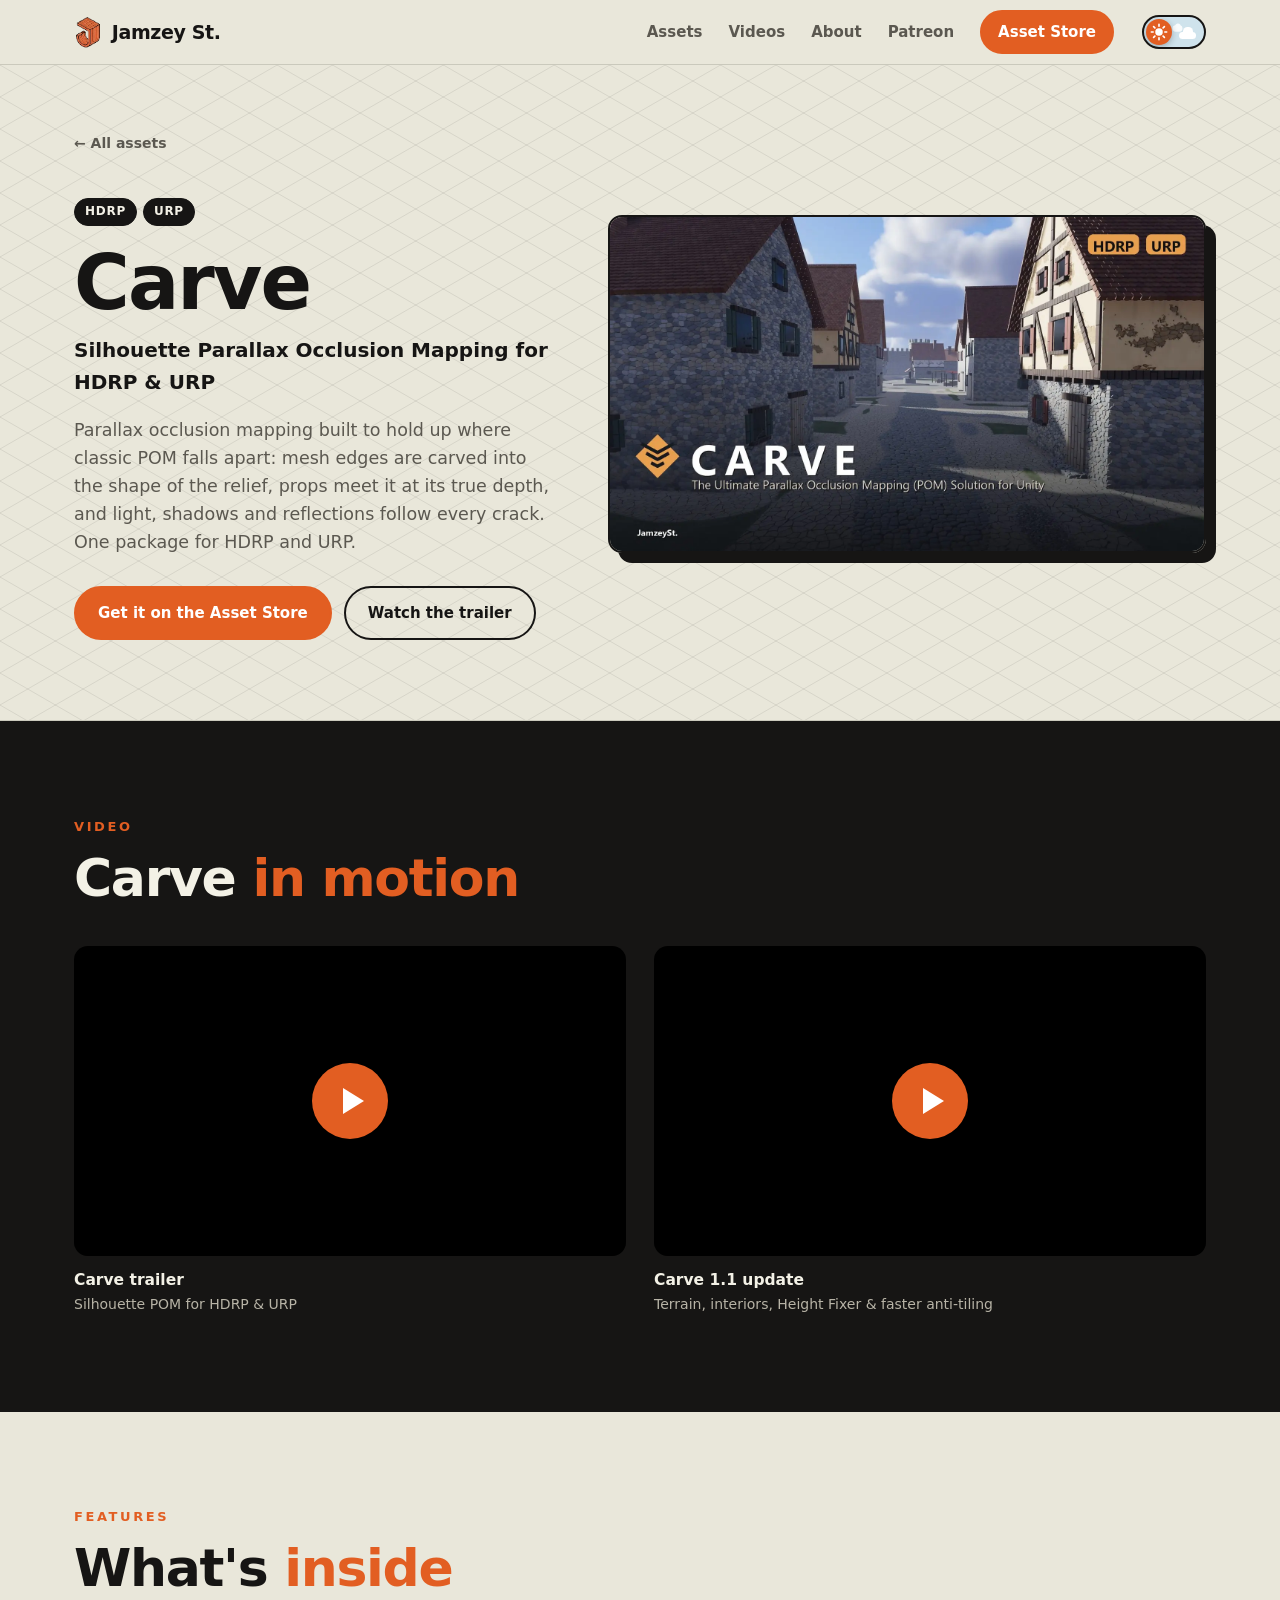
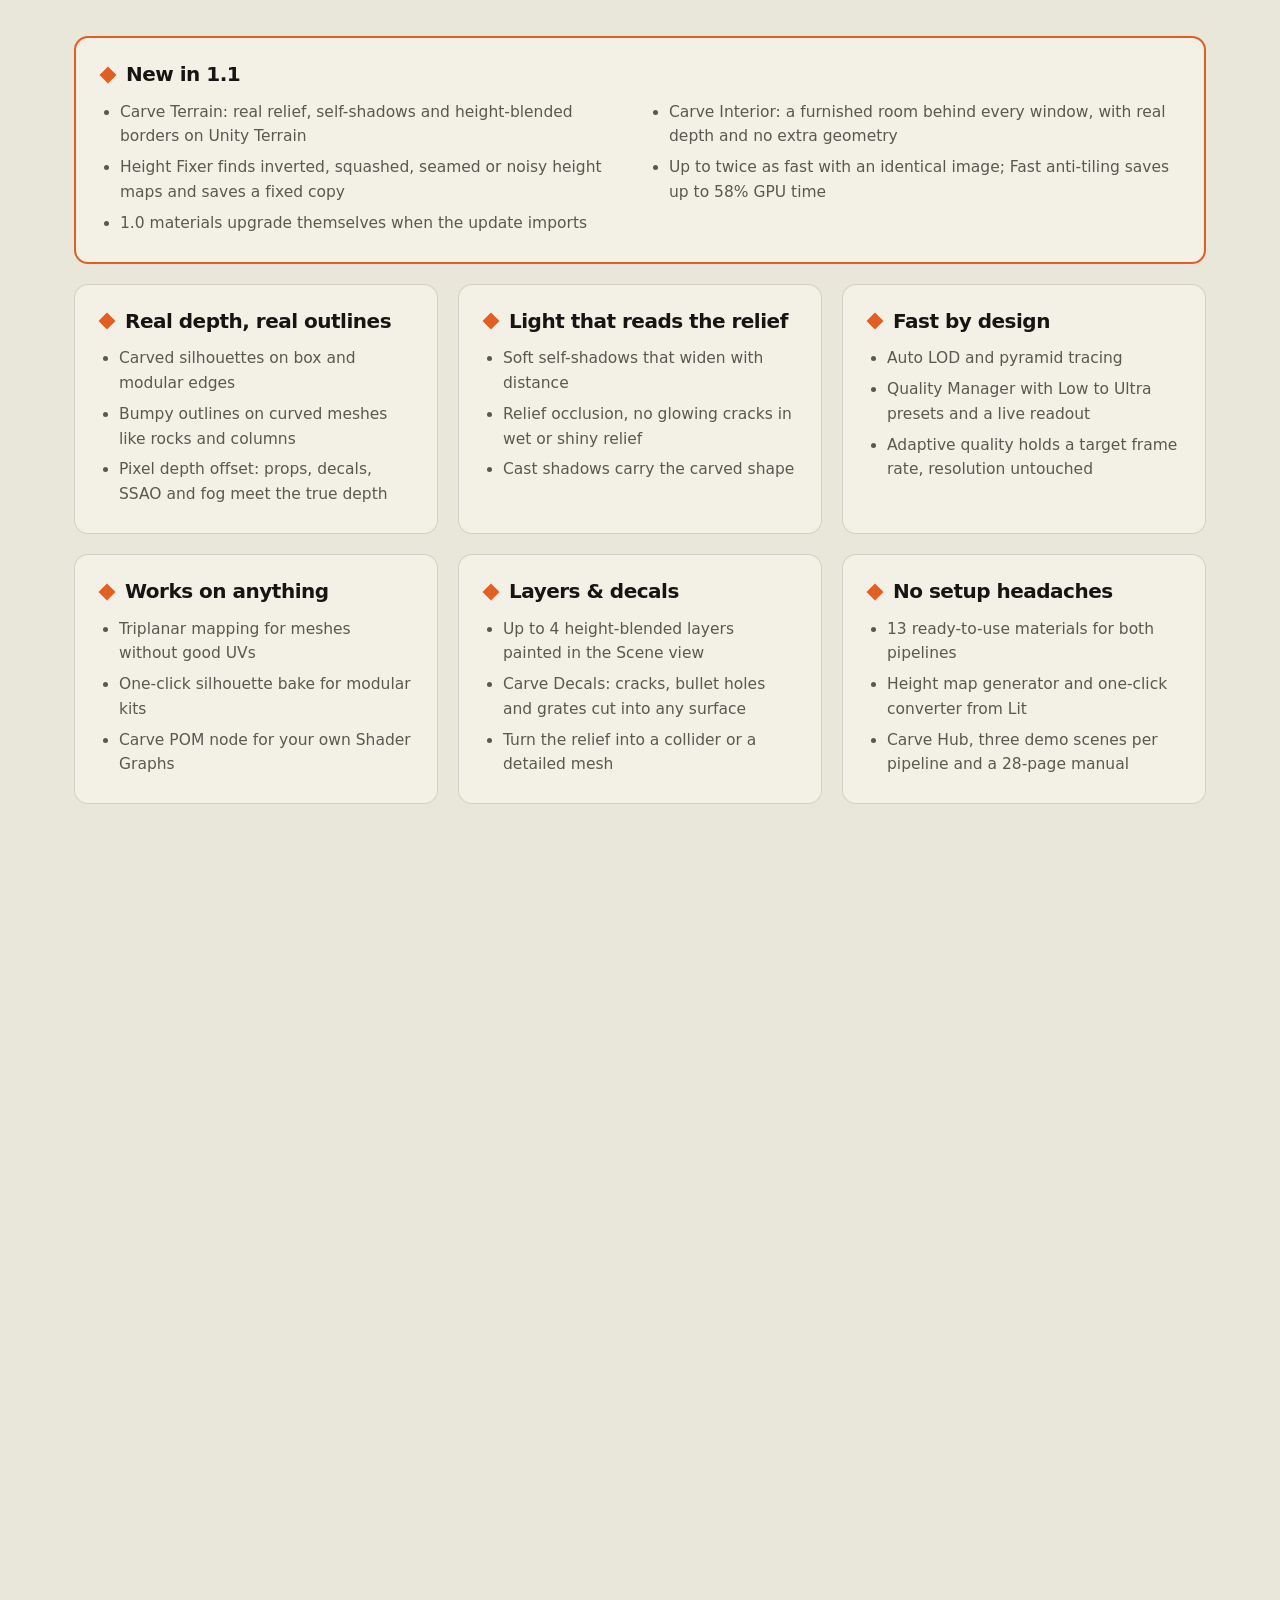
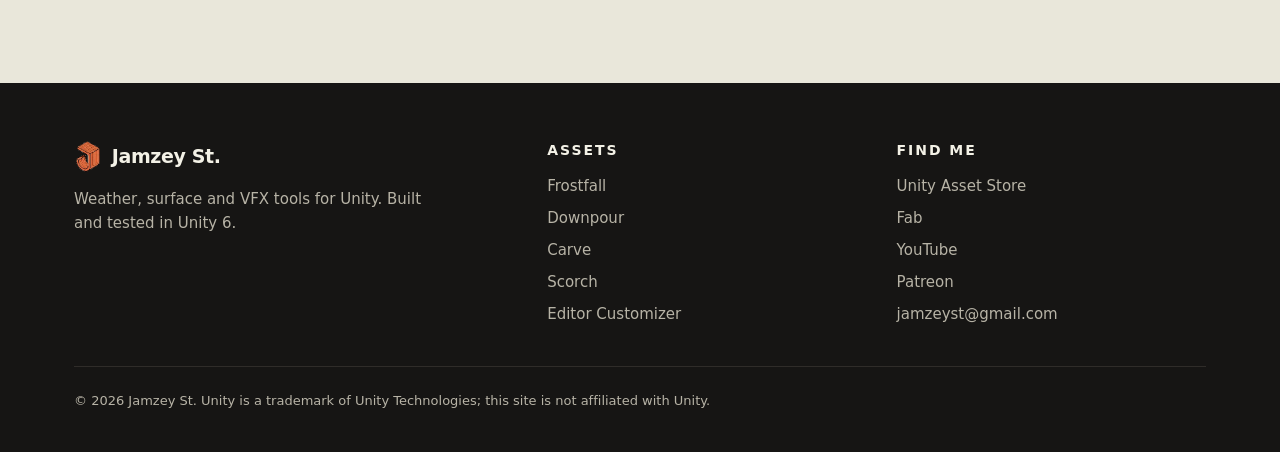
==== commit bb754c70: "Add Scorch page, Downpour and Carve 1.1, Fab link and P_Zenos teaser - Scorch moves from Coming next" ====
--- a/carve.html
+++ b/carve.html
@@ -15,7 +15,7 @@
 <script>try{if(localStorage.getItem("theme")==="dark"){document.documentElement.dataset.theme="dark";document.querySelector('meta[name="theme-color"]').content="#141312"}}catch(e){}</script>
 <link rel="icon" href="favicon.png">
 <link rel="preload" href="fonts/inter-latin.woff2" as="font" type="font/woff2" crossorigin>
-<link rel="stylesheet" href="css/style.css?v=65f559f1">
+<link rel="stylesheet" href="css/style.css?v=8019efc3">
 </head>
 <body>
 <a class="skip" href="#main">Skip to content</a>
@@ -62,8 +62,8 @@
 <section id="video" class="dark">
   <div class="wrap">
     <div class="sec-head"><div><div class="kicker">Video</div><h2>Carve <em>in motion</em></h2></div></div>
-    <div class="videos one">
-<figure class="video"><button class="yt" data-id="LmxFYLq_1uU" aria-label="Play Carve trailer"><span class="play"></span></button><figcaption>Carve trailer<small>Silhouette POM for HDRP &amp; URP</small></figcaption></figure>
+    <div class="videos">
+<figure class="video"><button class="yt" data-id="LmxFYLq_1uU" aria-label="Play Carve trailer"><span class="play"></span></button><figcaption>Carve trailer<small>Silhouette POM for HDRP &amp; URP</small></figcaption></figure><figure class="video"><button class="yt" data-id="seBE1ZuqZ9U" aria-label="Play Carve 1.1 update"><span class="play"></span></button><figcaption>Carve 1.1 update<small>Terrain, interiors, Height Fixer &amp; faster anti-tiling</small></figcaption></figure>
     </div>
   </div>
 </section>
@@ -72,7 +72,7 @@
   <div class="wrap">
     <div class="sec-head"><div><div class="kicker">Features</div><h2>What's <em>inside</em></h2></div></div>
     <div class="features">
-<div class="feature"><h3>Real depth, real outlines</h3><ul><li>Carved silhouettes on box and modular edges</li><li>Bumpy outlines on curved meshes like rocks and columns</li><li>Pixel depth offset: props, decals, SSAO and fog meet the true depth</li></ul></div><div class="feature"><h3>Light that reads the relief</h3><ul><li>Soft self-shadows that widen with distance</li><li>Relief occlusion, no glowing cracks in wet or shiny relief</li><li>Cast shadows carry the carved shape</li></ul></div><div class="feature"><h3>Fast by design</h3><ul><li>Auto LOD and pyramid tracing</li><li>Quality Manager with Low to Ultra presets and a live readout</li><li>Adaptive quality holds a target frame rate, resolution untouched</li></ul></div><div class="feature"><h3>Works on anything</h3><ul><li>Triplanar mapping for meshes without good UVs</li><li>One-click silhouette bake for modular kits</li><li>Carve POM node for your own Shader Graphs</li></ul></div><div class="feature"><h3>Layers &amp; decals</h3><ul><li>Up to 4 height-blended layers painted in the Scene view</li><li>Carve Decals: cracks, bullet holes and grates cut into any surface</li><li>Turn the relief into a collider or a detailed mesh</li></ul></div><div class="feature"><h3>No setup headaches</h3><ul><li>13 ready-to-use materials for both pipelines</li><li>Height map generator and one-click converter from Lit</li><li>Carve Hub, three demo scenes per pipeline and a 28-page manual</li></ul></div>
+<div class="feature wide"><h3>New in 1.1</h3><ul><li>Carve Terrain: real relief, self-shadows and height-blended borders on Unity Terrain</li><li>Carve Interior: a furnished room behind every window, with real depth and no extra geometry</li><li>Height Fixer finds inverted, squashed, seamed or noisy height maps and saves a fixed copy</li><li>Up to twice as fast with an identical image; Fast anti-tiling saves up to 58% GPU time</li><li>1.0 materials upgrade themselves when the update imports</li></ul></div><div class="feature"><h3>Real depth, real outlines</h3><ul><li>Carved silhouettes on box and modular edges</li><li>Bumpy outlines on curved meshes like rocks and columns</li><li>Pixel depth offset: props, decals, SSAO and fog meet the true depth</li></ul></div><div class="feature"><h3>Light that reads the relief</h3><ul><li>Soft self-shadows that widen with distance</li><li>Relief occlusion, no glowing cracks in wet or shiny relief</li><li>Cast shadows carry the carved shape</li></ul></div><div class="feature"><h3>Fast by design</h3><ul><li>Auto LOD and pyramid tracing</li><li>Quality Manager with Low to Ultra presets and a live readout</li><li>Adaptive quality holds a target frame rate, resolution untouched</li></ul></div><div class="feature"><h3>Works on anything</h3><ul><li>Triplanar mapping for meshes without good UVs</li><li>One-click silhouette bake for modular kits</li><li>Carve POM node for your own Shader Graphs</li></ul></div><div class="feature"><h3>Layers &amp; decals</h3><ul><li>Up to 4 height-blended layers painted in the Scene view</li><li>Carve Decals: cracks, bullet holes and grates cut into any surface</li><li>Turn the relief into a collider or a detailed mesh</li></ul></div><div class="feature"><h3>No setup headaches</h3><ul><li>13 ready-to-use materials for both pipelines</li><li>Height map generator and one-click converter from Lit</li><li>Carve Hub, three demo scenes per pipeline and a 28-page manual</li></ul></div>
     </div>
   </div>
 </section>
@@ -90,7 +90,7 @@
   <div class="wrap">
     <div class="sec-head"><div><div class="kicker">Technical details</div><h2>Requirements</h2></div></div>
     <dl class="specs">
-<div><dt>Unity</dt><dd>6.0 LTS or newer</dd></div><div><dt>Render pipelines</dt><dd>HDRP &amp; URP</dd></div><div><dt>Materials</dt><dd>13 included</dd></div><div><dt>Version</dt><dd>1.0.0</dd></div><div><dt>Demo scenes</dt><dd>3 per pipeline</dd></div><div><dt>Content</dt><dd>100% original</dd></div>
+<div><dt>Unity</dt><dd>6.0 LTS or newer</dd></div><div><dt>Render pipelines</dt><dd>HDRP &amp; URP</dd></div><div><dt>Materials</dt><dd>13 included</dd></div><div><dt>Version</dt><dd>1.1</dd></div><div><dt>Demo scenes</dt><dd>3 per pipeline</dd></div><div><dt>Content</dt><dd>100% original</dd></div>
     </dl>
     <div style="margin-top:36px"><a class="btn btn-primary" href="https://assetstore.unity.com/packages/package/418204" target="_blank" rel="noopener">View Carve on the Asset Store</a></div>
   </div>
@@ -99,7 +99,7 @@
 <section style="padding-top:0">
   <div class="wrap">
     <div class="sec-head"><div><div class="kicker">More from Jamzey St.</div><h2>Other assets</h2></div></div>
-    <div class="cards">
+    <div class="cards two">
 <a class="card" href="frostfall.html">
   <div class="shot"><img src="img/frostfall/card.webp" alt="Frostfall" loading="lazy" decoding="async" width="960" height="540"></div>
   <div class="body">
@@ -112,10 +112,19 @@
 </a><a class="card" href="downpour.html">
   <div class="shot"><img src="img/downpour/card.webp" alt="Downpour" loading="lazy" decoding="async" width="960" height="540"></div>
   <div class="body">
+    <div class="chips"><span class="chip on">HDRP</span><span class="chip on">URP</span></div>
+    <h3>Downpour</h3>
+    <span class="tag">Rain &amp; Wet Surfaces for HDRP &amp; URP</span>
+    <p>Rain-soaked scenes without touching a single material.</p>
+    <span class="more">View asset →</span>
+  </div>
+</a><a class="card" href="scorch.html">
+  <div class="shot"><img src="img/scorch/card.webp" alt="Scorch" loading="lazy" decoding="async" width="960" height="540"></div>
+  <div class="body">
     <div class="chips"><span class="chip on">HDRP</span><span class="chip">URP</span></div>
-    <h3>Downpour</h3>
-    <span class="tag">Rain &amp; Wet Surfaces for HDRP</span>
-    <p>Rain-soaked scenes without touching a single material.</p>
+    <h3>Scorch</h3>
+    <span class="tag">Dynamic Fire &amp; Burn System for HDRP</span>
+    <p>Fire that spreads, chars and burns through any object, without changing its materials.</p>
     <span class="more">View asset →</span>
   </div>
 </a><a class="card" href="editor-customizer.html">
@@ -147,21 +156,19 @@
     </div>
     <div>
       <h4>Assets</h4>
-      <ul><li><a href="frostfall.html">Frostfall</a></li><li><a href="downpour.html">Downpour</a></li><li><a href="carve.html">Carve</a></li><li><a href="editor-customizer.html">Editor Customizer</a></li></ul>
+      <ul><li><a href="frostfall.html">Frostfall</a></li><li><a href="downpour.html">Downpour</a></li><li><a href="carve.html">Carve</a></li><li><a href="scorch.html">Scorch</a></li><li><a href="editor-customizer.html">Editor Customizer</a></li></ul>
     </div>
     <div>
       <h4>Find me</h4>
       <ul>
-        <li><a href="https://assetstore.unity.com/publishers/100637" target="_blank" rel="noopener">Unity Asset Store</a></li>
-        <li><a href="https://www.youtube.com/@Jamzey-Dev" target="_blank" rel="noopener">YouTube</a></li>
-        <li><a href="https://www.patreon.com/cw/JamzeyDev" target="_blank" rel="noopener">Patreon</a></li>
+        <li><a href="https://assetstore.unity.com/publishers/100637" target="_blank" rel="noopener">Unity Asset Store</a></li><li><a href="https://www.fab.com/sellers/Jamzey" target="_blank" rel="noopener">Fab</a></li><li><a href="https://www.youtube.com/@Jamzey-Dev" target="_blank" rel="noopener">YouTube</a></li><li><a href="https://www.patreon.com/cw/JamzeyDev" target="_blank" rel="noopener">Patreon</a></li>
         <li><a href="mailto:jamzeyst@gmail.com">jamzeyst@gmail.com</a></li>
       </ul>
     </div>
     <p class="fine">© 2026 Jamzey St. Unity is a trademark of Unity Technologies; this site is not affiliated with Unity.</p>
   </div>
 </footer>
-<script src="js/site.js?v=65f559f1"></script>
-<script src="js/grid.js?v=65f559f1"></script>
+<script src="js/site.js?v=8019efc3"></script>
+<script src="js/grid.js?v=8019efc3"></script>
 </body>
 </html>
--- a/css/style.css
+++ b/css/style.css
@@ -242,7 +242,7 @@
 }
 .teaser strong { font-size: clamp(34px, 4vw, 46px); font-weight: 800; letter-spacing: .14em; text-transform: uppercase; text-shadow: 0 2px 18px rgba(0, 0, 0, .35); }
 .card.soon .body { gap: 8px; }
-.scorch { --tint: radial-gradient(ellipse at 50% 120%, #FFB347 0%, #E25E22 38%, #5A1A08 78%, #1E0C06 100%); }
+.pzenos { --tint: radial-gradient(ellipse at 40% 115%, #A8D8B4 0%, #3F8E6F 38%, #1C4A3C 76%, #0C1E19 100%); }
 .dustfall { --tint: radial-gradient(ellipse at 30% 0%, #F2D9A6 0%, #D4A35E 40%, #8C5A2B 80%, #4A2E16 100%); }
 .amberfall { --tint: radial-gradient(ellipse at 70% 10%, #F7C35C 0%, #D9772A 42%, #9A3417 78%, #4A1B10 100%); }
 
@@ -326,6 +326,8 @@
 .feature h3 { font-size: 20px; display: flex; align-items: center; gap: 12px; }
 .feature h3::before { content: ""; width: 12px; height: 12px; background: var(--orange); transform: rotate(45deg); flex: none; }
 .feature ul { margin: 14px 0 0; padding-left: 18px; color: var(--muted); font-size: 15.5px; display: grid; gap: 6px; }
+.feature.wide { grid-column: 1 / -1; border: 2px solid var(--orange); }
+.feature.wide ul { grid-template-columns: 1fr 1fr; column-gap: 40px; }
 
 .gallery { display: grid; grid-template-columns: repeat(4, 1fr); gap: 14px; }
 .gallery button { display: block; width: 100%; padding: 0; border: 0; border-radius: 10px; overflow: hidden; cursor: zoom-in; background: #000; aspect-ratio: 16 / 9; }
@@ -395,7 +397,7 @@
   .nav .btn { margin-top: 12px; justify-content: center; border-bottom: 2px solid var(--orange); }
   .hero .wrap { padding-top: 64px; padding-bottom: 210px; }
   .blocks-right { width: 260px; right: 50%; margin-right: -130px; bottom: 20px; }
-  .cards, .cards.two, .features, .videos, .specs { grid-template-columns: 1fr; }
+  .cards, .cards.two, .features, .videos, .specs, .feature.wide ul { grid-template-columns: 1fr; }
   .gallery { grid-template-columns: 1fr 1fr; }
   .card { box-shadow: 4px 4px 0 var(--edge); }
   .p-hero { padding: 40px 0 56px; }
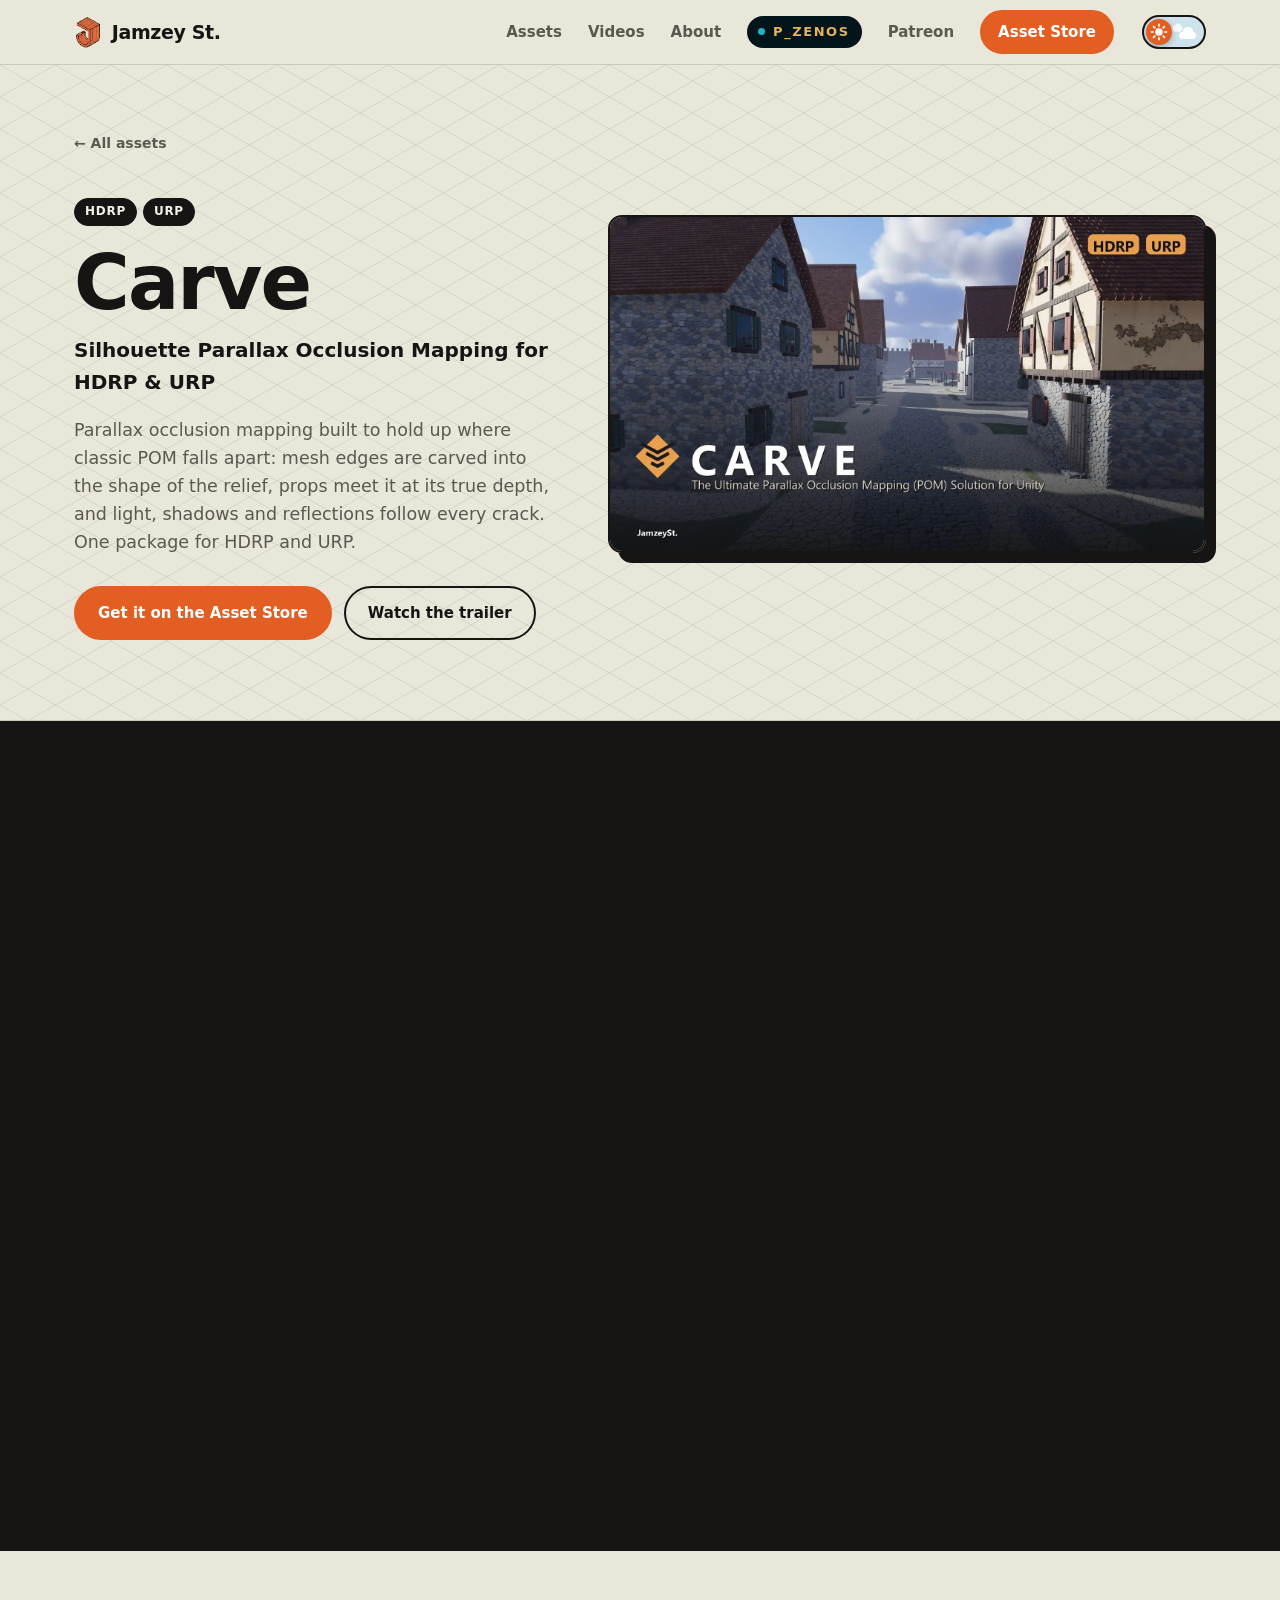
==== commit 6e8e8fd1: "Add P_Zenos: its own themed site with an animated gate transition - pzenos.html: ocean/brass theme, " ====
--- a/carve.html
+++ b/carve.html
@@ -13,9 +13,11 @@
 <meta name="twitter:card" content="summary_large_image">
 <meta name="theme-color" content="#E9E7DA">
 <script>try{if(localStorage.getItem("theme")==="dark"){document.documentElement.dataset.theme="dark";document.querySelector('meta[name="theme-color"]').content="#141312"}}catch(e){}</script>
+<script>try{if(sessionStorage.getItem("pz-nav")==="jamzey"&&!matchMedia("(prefers-reduced-motion: reduce)").matches)document.documentElement.classList.add("jz-arrive")}catch(e){}</script>
 <link rel="icon" href="favicon.png">
 <link rel="preload" href="fonts/inter-latin.woff2" as="font" type="font/woff2" crossorigin>
-<link rel="stylesheet" href="css/style.css?v=8019efc3">
+<link rel="stylesheet" href="css/style.css?v=f344c2c8">
+<link rel="stylesheet" href="css/gate.css?v=f344c2c8">
 </head>
 <body>
 <a class="skip" href="#main">Skip to content</a>
@@ -27,6 +29,7 @@
       <a href="index.html#assets">Assets</a>
       <a href="index.html#videos">Videos</a>
       <a href="index.html#about">About</a>
+      <a class="nav-pz" href="pzenos.html" data-zenos>P_Zenos</a>
       <a href="https://www.patreon.com/cw/JamzeyDev" target="_blank" rel="noopener">Patreon</a>
       <a class="btn btn-primary btn-small" href="https://assetstore.unity.com/publishers/100637" target="_blank" rel="noopener">Asset Store</a>
     </nav>
@@ -156,7 +159,7 @@
     </div>
     <div>
       <h4>Assets</h4>
-      <ul><li><a href="frostfall.html">Frostfall</a></li><li><a href="downpour.html">Downpour</a></li><li><a href="carve.html">Carve</a></li><li><a href="scorch.html">Scorch</a></li><li><a href="editor-customizer.html">Editor Customizer</a></li></ul>
+      <ul><li><a href="frostfall.html">Frostfall</a></li><li><a href="downpour.html">Downpour</a></li><li><a href="carve.html">Carve</a></li><li><a href="scorch.html">Scorch</a></li><li><a href="editor-customizer.html">Editor Customizer</a></li><li><a href="pzenos.html" data-zenos>P_Zenos</a></li></ul>
     </div>
     <div>
       <h4>Find me</h4>
@@ -168,7 +171,9 @@
     <p class="fine">© 2026 Jamzey St. Unity is a trademark of Unity Technologies; this site is not affiliated with Unity.</p>
   </div>
 </footer>
-<script src="js/site.js?v=8019efc3"></script>
-<script src="js/grid.js?v=8019efc3"></script>
+<script src="js/site.js?v=f344c2c8"></script>
+<script src="js/grid.js?v=f344c2c8"></script>
+<template id="pz-gate-tpl"><div class="pz-gate" id="pz-gate" aria-hidden="true"><div class="pz-water"><svg class="pz-wave back" viewBox="0 0 1200 60" preserveAspectRatio="none"><path d="M0 30 Q150 0 300 30 T600 30 T900 30 T1200 30 V60 H0Z"/></svg><svg class="pz-wave" viewBox="0 0 1200 60" preserveAspectRatio="none"><path d="M0 30 Q150 0 300 30 T600 30 T900 30 T1200 30 V60 H0Z"/></svg></div><div class="pz-bubbles"><i style="--x:6%;--s:10px;--d:3.4s;--w:0s"></i><i style="--x:14%;--s:6px;--d:2.8s;--w:0.6s"></i><i style="--x:22%;--s:14px;--d:4.2s;--w:0.2s"></i><i style="--x:31%;--s:8px;--d:3.1s;--w:1.1s"></i><i style="--x:39%;--s:5px;--d:2.6s;--w:0.4s"></i><i style="--x:47%;--s:12px;--d:3.8s;--w:0.9s"></i><i style="--x:55%;--s:7px;--d:2.9s;--w:0.1s"></i><i style="--x:63%;--s:16px;--d:4.6s;--w:0.7s"></i><i style="--x:71%;--s:6px;--d:2.7s;--w:1.3s"></i><i style="--x:78%;--s:10px;--d:3.5s;--w:0.3s"></i><i style="--x:86%;--s:8px;--d:3.0s;--w:0.8s"></i><i style="--x:93%;--s:13px;--d:4.0s;--w:0.5s"></i></div><div class="pz-gate-core"><svg class="pz-emblem" viewBox="0 0 100 100" aria-hidden="true" focusable="false"><circle class="pz-ring" cx="50" cy="50" r="46" transform="rotate(-90 50 50)"/><circle class="pz-ring2" cx="50" cy="50" r="38"/><g class="pz-ticks"><line x1="50" y1="5.5" x2="50" y2="9.5" transform="rotate(0 50 50)"/><line x1="50" y1="5.5" x2="50" y2="7.5" transform="rotate(10 50 50)"/><line x1="50" y1="5.5" x2="50" y2="7.5" transform="rotate(20 50 50)"/><line x1="50" y1="5.5" x2="50" y2="9.5" transform="rotate(30 50 50)"/><line x1="50" y1="5.5" x2="50" y2="7.5" transform="rotate(40 50 50)"/><line x1="50" y1="5.5" x2="50" y2="7.5" transform="rotate(50 50 50)"/><line x1="50" y1="5.5" x2="50" y2="9.5" transform="rotate(60 50 50)"/><line x1="50" y1="5.5" x2="50" y2="7.5" transform="rotate(70 50 50)"/><line x1="50" y1="5.5" x2="50" y2="7.5" transform="rotate(80 50 50)"/><line x1="50" y1="5.5" x2="50" y2="9.5" transform="rotate(90 50 50)"/><line x1="50" y1="5.5" x2="50" y2="7.5" transform="rotate(100 50 50)"/><line x1="50" y1="5.5" x2="50" y2="7.5" transform="rotate(110 50 50)"/><line x1="50" y1="5.5" x2="50" y2="9.5" transform="rotate(120 50 50)"/><line x1="50" y1="5.5" x2="50" y2="7.5" transform="rotate(130 50 50)"/><line x1="50" y1="5.5" x2="50" y2="7.5" transform="rotate(140 50 50)"/><line x1="50" y1="5.5" x2="50" y2="9.5" transform="rotate(150 50 50)"/><line x1="50" y1="5.5" x2="50" y2="7.5" transform="rotate(160 50 50)"/><line x1="50" y1="5.5" x2="50" y2="7.5" transform="rotate(170 50 50)"/><line x1="50" y1="5.5" x2="50" y2="9.5" transform="rotate(180 50 50)"/><line x1="50" y1="5.5" x2="50" y2="7.5" transform="rotate(190 50 50)"/><line x1="50" y1="5.5" x2="50" y2="7.5" transform="rotate(200 50 50)"/><line x1="50" y1="5.5" x2="50" y2="9.5" transform="rotate(210 50 50)"/><line x1="50" y1="5.5" x2="50" y2="7.5" transform="rotate(220 50 50)"/><line x1="50" y1="5.5" x2="50" y2="7.5" transform="rotate(230 50 50)"/><line x1="50" y1="5.5" x2="50" y2="9.5" transform="rotate(240 50 50)"/><line x1="50" y1="5.5" x2="50" y2="7.5" transform="rotate(250 50 50)"/><line x1="50" y1="5.5" x2="50" y2="7.5" transform="rotate(260 50 50)"/><line x1="50" y1="5.5" x2="50" y2="9.5" transform="rotate(270 50 50)"/><line x1="50" y1="5.5" x2="50" y2="7.5" transform="rotate(280 50 50)"/><line x1="50" y1="5.5" x2="50" y2="7.5" transform="rotate(290 50 50)"/><line x1="50" y1="5.5" x2="50" y2="9.5" transform="rotate(300 50 50)"/><line x1="50" y1="5.5" x2="50" y2="7.5" transform="rotate(310 50 50)"/><line x1="50" y1="5.5" x2="50" y2="7.5" transform="rotate(320 50 50)"/><line x1="50" y1="5.5" x2="50" y2="9.5" transform="rotate(330 50 50)"/><line x1="50" y1="5.5" x2="50" y2="7.5" transform="rotate(340 50 50)"/><line x1="50" y1="5.5" x2="50" y2="7.5" transform="rotate(350 50 50)"/></g><g class="pz-star"><path d="M50 13 L55.5 44.5 L87 50 L55.5 55.5 L50 87 L44.5 55.5 L13 50 L44.5 44.5Z"/><path class="pz-star2" d="M50 28 L52.5 47.5 L72 50 L52.5 52.5 L50 72 L47.5 52.5 L28 50 L47.5 47.5Z" transform="rotate(45 50 50)"/></g><circle class="pz-hub" cx="50" cy="50" r="4.5"/></svg><span class="pz-word"><span class="pz-sr">P_ZENOS</span><span aria-hidden="true" style="--i:0">P</span><span aria-hidden="true" style="--i:1">_</span><span aria-hidden="true" style="--i:2">Z</span><span aria-hidden="true" style="--i:3">E</span><span aria-hidden="true" style="--i:4">N</span><span aria-hidden="true" style="--i:5">O</span><span aria-hidden="true" style="--i:6">S</span></span><p class="pz-slogan">The One that Started it All</p></div></div></template>
+<script src="js/gate.js?v=f344c2c8"></script>
 </body>
 </html>
--- a/css/gate.css
+++ b/css/gate.css
@@ -0,0 +1,217 @@
+/* P_Zenos gate: the transition between Jamzey St. and P_Zenos (loaded on every page) */
+:root {
+  --pz-abyss: #03141A;
+  --pz-deep: #072A31;
+  --pz-sea: #0D6B78;
+  --pz-teal: #1FB3C4;
+  --pz-foam: #D4F6F6;
+  --pz-gold: #E4B35C;
+  --pz-gold-hi: #F7D995;
+  --pz-gold-lo: #A8772C;
+  --pz-ease: cubic-bezier(.72, 0, .22, 1);
+}
+
+/* ---------- emblem (compass) ---------- */
+.pz-emblem { width: 96px; height: 96px; overflow: visible; color: var(--pz-gold); }
+.pz-emblem .pz-ring, .pz-emblem .pz-ring2 { fill: none; stroke: currentColor; }
+.pz-emblem .pz-ring { stroke-width: 2.4; stroke-dasharray: 290; }
+.pz-emblem .pz-ring2 { stroke-width: 1; stroke-dasharray: 2 4; opacity: .7; }
+.pz-emblem .pz-ticks line { stroke: currentColor; stroke-width: 1.4; opacity: .85; }
+.pz-emblem .pz-star { transform-origin: 50px 50px; transform-box: view-box; }
+.pz-emblem .pz-star path { fill: currentColor; }
+.pz-emblem .pz-star .pz-star2 { fill: var(--pz-gold-hi); opacity: .75; }
+.pz-emblem .pz-hub { fill: var(--pz-abyss); stroke: currentColor; stroke-width: 1.6; }
+
+/* ---------- wordmark ---------- */
+.pz-word {
+  display: inline-flex; font-weight: 800; letter-spacing: .22em; text-transform: uppercase; line-height: 1;
+  font-size: clamp(44px, 9vw, 104px); padding-left: .22em;
+}
+.pz-word span {
+  display: inline-block;
+  background: linear-gradient(180deg, var(--pz-gold-hi) 10%, var(--pz-gold) 55%, var(--pz-gold-lo) 100%);
+  -webkit-background-clip: text; background-clip: text; color: transparent;
+  filter: drop-shadow(0 4px 18px rgba(0, 0, 0, .45));
+}
+.pz-slogan {
+  margin: 0; color: var(--pz-gold-hi); font-weight: 700; letter-spacing: .34em; text-transform: uppercase;
+  font-size: clamp(13px, 2vw, 21px); text-align: center; padding-left: .34em; text-shadow: 0 2px 14px rgba(0, 0, 0, .5);
+}
+
+/* ---------- the gate ---------- */
+.pz-gate { position: fixed; inset: 0; z-index: 1000; pointer-events: none; overflow: hidden; }
+.pz-gate.full, .pz-gate.intro, .pz-gate.rise { pointer-events: all; }
+.pz-water {
+  position: absolute; inset: 0;
+  background:
+    radial-gradient(120% 70% at 30% 0%, rgba(31, 179, 196, .45), transparent 60%),
+    radial-gradient(90% 60% at 80% 20%, rgba(13, 107, 120, .6), transparent 70%),
+    linear-gradient(180deg, var(--pz-sea) 0%, var(--pz-deep) 45%, var(--pz-abyss) 100%);
+}
+.pz-water::before, .pz-water::after {   /* sunlight shafts reaching down through the water */
+  content: ""; position: absolute; inset: -10% -30%; mix-blend-mode: screen; pointer-events: none;
+  -webkit-mask-image: linear-gradient(180deg, #000 0%, rgba(0, 0, 0, .5) 40%, transparent 78%);
+  mask-image: linear-gradient(180deg, #000 0%, rgba(0, 0, 0, .5) 40%, transparent 78%);
+}
+.pz-water::before {
+  background: repeating-linear-gradient(104deg, transparent 0 70px, rgba(212, 246, 246, .09) 95px, transparent 130px 210px);
+  animation: pz-rays 9s ease-in-out infinite alternate;
+}
+.pz-water::after {
+  background: repeating-linear-gradient(98deg, transparent 0 120px, rgba(212, 246, 246, .06) 150px, transparent 185px 300px);
+  animation: pz-rays 13s -4s ease-in-out infinite alternate-reverse;
+}
+.pz-wave { position: absolute; left: 0; bottom: calc(100% - 1px); width: 200%; height: 70px; fill: var(--pz-sea); animation: pz-wave 2.4s linear infinite; }
+.pz-wave.back { height: 90px; opacity: .45; animation-duration: 3.6s; animation-direction: reverse; }
+.pz-bubbles i {
+  position: absolute; bottom: -30px; left: var(--x); width: var(--s); height: var(--s); border-radius: 50%;
+  border: 1.5px solid rgba(212, 246, 246, .7); background: rgba(212, 246, 246, .12);
+  opacity: 0; animation: pz-bubble var(--d) var(--w) ease-in infinite;
+}
+.pz-gate-core {
+  position: absolute; inset: 0; display: grid; place-content: center; justify-items: center; gap: 22px; text-align: center;
+  font-family: Inter, "Segoe UI", system-ui, sans-serif;
+}
+.pz-gate-core .pz-emblem { width: clamp(84px, 12vw, 128px); height: auto; }
+
+/* states
+   rise  : water floods in over the departing page, then the title assembles
+   full  : everything in place (the first frame of pzenos.html when arriving from the gate)
+   intro : a direct visit to pzenos.html: water already up, title assembles
+   drain : water falls away to reveal the page                                        */
+.pz-gate.rise .pz-water { animation: pz-rise 1s .18s var(--pz-ease) both; }
+.pz-gate.rise .pz-bubbles i { animation-delay: calc(var(--w) + .5s); }
+.pz-gate.rise, .pz-gate.intro { --base: .95s; }
+.pz-gate.intro { --base: .15s; }
+.pz-gate.rise .pz-ring, .pz-gate.intro .pz-ring { animation: pz-draw 1s var(--base) var(--pz-ease) both; }
+.pz-gate.rise .pz-ring2, .pz-gate.rise .pz-ticks, .pz-gate.intro .pz-ring2, .pz-gate.intro .pz-ticks { animation: pz-fade .6s calc(var(--base) + .3s) both; }
+.pz-gate.rise .pz-star, .pz-gate.intro .pz-star { animation: pz-spin 1.3s calc(var(--base) + .1s) cubic-bezier(.2, .9, .25, 1.15) both; }
+.pz-gate.rise .pz-hub, .pz-gate.intro .pz-hub { animation: pz-fade .3s calc(var(--base) + .5s) both; }
+.pz-gate.rise .pz-word span, .pz-gate.intro .pz-word span { animation: pz-letter .7s calc(var(--base) + .25s + var(--i) * 70ms) var(--pz-ease) both; }
+.pz-gate.rise .pz-slogan, .pz-gate.intro .pz-slogan { animation: pz-slogan .8s calc(var(--base) + .7s) var(--pz-ease) both; }
+.pz-gate.drain .pz-water { animation: pz-drain 1.05s .2s var(--pz-ease) both; }
+.pz-gate.drain .pz-gate-core { animation: pz-away .7s var(--pz-ease) both; }
+.pz-gate.drain .pz-bubbles { opacity: 0; transition: opacity .3s; }
+.pz-gate.drain .pz-star { animation: pz-spin-out .8s var(--pz-ease) both; }
+
+@keyframes pz-rise { from { transform: translateY(105%); } to { transform: none; } }
+@keyframes pz-drain { from { transform: none; } to { transform: translateY(105%); } }
+@keyframes pz-wave { to { transform: translateX(-50%); } }
+@keyframes pz-rays { from { transform: translateX(-4%) skewX(-3deg); opacity: .7; } to { transform: translateX(4%) skewX(3deg); opacity: 1; } }
+@keyframes pz-bubble {
+  0% { transform: translate(0, 0) scale(.6); opacity: 0; }
+  15% { opacity: .9; }
+  50% { transform: translate(14px, -50vh) scale(1); }
+  100% { transform: translate(-8px, -105vh) scale(1.2); opacity: 0; }
+}
+@keyframes pz-draw { from { stroke-dashoffset: 290; } to { stroke-dashoffset: 0; } }
+@keyframes pz-fade { from { opacity: 0; } }
+@keyframes pz-spin { from { transform: rotate(-540deg) scale(0); } to { transform: none; } }
+@keyframes pz-spin-out { to { transform: rotate(180deg) scale(1.6); opacity: 0; } }
+@keyframes pz-letter { from { opacity: 0; transform: translateY(45%) scale(.9); filter: blur(10px); } }
+@keyframes pz-slogan { from { opacity: 0; letter-spacing: .9em; filter: blur(6px); } }
+@keyframes pz-away { to { opacity: 0; transform: scale(1.12); filter: blur(10px); } }
+
+/* ---------- the departing Jamzey St. page ---------- */
+.pz-leaving body { overflow: hidden; }
+.pz-leaving main, .pz-leaving footer {
+  transition: transform 1.1s var(--pz-ease), filter 1.1s var(--pz-ease), opacity 1.1s;
+  transform: scale(.93) translateY(2%); filter: blur(5px) brightness(.55) saturate(.3); opacity: .8;
+}
+.pz-leaving .blocks-left { transition: transform .9s var(--pz-ease), opacity .9s; transform: translate(-130%, 30%) rotate(-28deg); opacity: 0; }
+.pz-leaving .blocks-right { transition: transform .9s var(--pz-ease), opacity .9s; transform: translate(130%, 30%) rotate(28deg); opacity: 0; }
+.pz-leaving .grid-canvas { transition: opacity .6s; opacity: 0; }
+.pz-leaving .top { transition: background-color .9s, border-color .9s, color .9s; background: var(--pz-abyss); border-color: rgba(228, 179, 92, .3); color: var(--pz-gold); }
+.pz-leaving .top .brand img { animation: jz-mark-out .9s var(--pz-ease) both; }
+.pz-leaving .top .brand { color: var(--pz-gold); letter-spacing: .14em; transition: letter-spacing .9s var(--pz-ease), color .6s; }
+.pz-leaving .nav > *, .pz-leaving .theme-toggle { transition: opacity .4s, transform .5s var(--pz-ease); opacity: 0; transform: translateY(-12px); }
+.pz-leaving .nav > :nth-child(2) { transition-delay: .05s; } .pz-leaving .nav > :nth-child(3) { transition-delay: .1s; }
+.pz-leaving .nav > :nth-child(4) { transition-delay: .15s; } .pz-leaving .nav > :nth-child(5) { transition-delay: .2s; }
+.pz-leaving .nav > :nth-child(6) { transition-delay: .25s; } .pz-leaving .theme-toggle { transition-delay: .3s; }
+@keyframes jz-mark-out { to { transform: rotateY(720deg) scale(0); opacity: 0; } }
+
+/* ---------- back to Jamzey St.: cream curtain ---------- */
+.jz-gate {
+  position: fixed; inset: 0; z-index: 1000; display: grid; place-content: center; justify-items: center; gap: 18px;
+  --jz-bg: #E9E7DA; --jz-ink: #161514;
+  --jz-grid: url("data:image/svg+xml,%3Csvg xmlns='http://www.w3.org/2000/svg' width='55.43' height='32'%3E%3Cpath d='M0 0L27.71 16L55.43 0M0 32L27.71 16L55.43 32' stroke='%23161514' stroke-opacity='.07' stroke-width='1' fill='none'/%3E%3C/svg%3E");
+  background: var(--jz-grid), var(--jz-bg); color: var(--jz-ink);
+  font: 800 clamp(30px, 5vw, 54px)/1 Inter, "Segoe UI", system-ui, sans-serif; letter-spacing: -.02em;
+  animation: jz-up .95s var(--pz-ease) both;
+}
+.jz-gate img { width: 76px; height: auto; animation: jz-mark-in 1s .45s cubic-bezier(.2, .9, .25, 1.2) both; }
+.jz-gate span { animation: pz-letter .6s calc(.6s + var(--i) * 45ms) var(--pz-ease) both; display: inline-block; white-space: pre; }
+.jz-gate.dark {
+  --jz-bg: #141312; --jz-ink: #F1EEE3;
+  --jz-grid: url("data:image/svg+xml,%3Csvg xmlns='http://www.w3.org/2000/svg' width='55.43' height='32'%3E%3Cpath d='M0 0L27.71 16L55.43 0M0 32L27.71 16L55.43 32' stroke='%23F1EEE3' stroke-opacity='.06' stroke-width='1' fill='none'/%3E%3C/svg%3E");
+}
+.pz-sr { position: absolute; width: 1px; height: 1px; overflow: hidden; clip: rect(0 0 0 0); white-space: nowrap; }
+@keyframes jz-up { from { transform: translateY(100%); } }
+@keyframes jz-mark-in { from { transform: rotateY(-540deg) scale(0); opacity: 0; } }
+
+/* arriving on Jamzey St. from P_Zenos: the curtain is up at first paint, then lifts away */
+html.jz-arrive body::before, html.jz-arrive body::after { position: fixed; left: 0; right: 0; z-index: 1000; pointer-events: none; }
+html.jz-arrive body::before {
+  content: ""; top: 0; height: 100vh;
+  background: url("../img/mark.webp") center calc(50% - 34px) / 76px auto no-repeat, var(--grid), var(--bg);
+}
+html.jz-arrive body::after {
+  content: "Jamzey St."; top: calc(50% + 28px); text-align: center; color: var(--ink);
+  font: 800 clamp(30px, 5vw, 54px)/1 Inter, "Segoe UI", system-ui, sans-serif; letter-spacing: -.02em;
+}
+html.jz-reveal body::before { transition: transform 1s var(--pz-ease); transform: translateY(-100%); }
+html.jz-reveal body::after { transition: opacity .35s, transform .6s var(--pz-ease); opacity: 0; transform: translateY(-40px); }
+html.jz-reveal .brand img { animation: jz-mark-in 1s .35s cubic-bezier(.2, .9, .25, 1.2) both; }
+html.jz-reveal .blocks-left { animation: jz-block-l 1.1s .35s var(--pz-ease) both; }
+html.jz-reveal .blocks-right { animation: jz-block-r 1.1s .35s var(--pz-ease) both; }
+html.jz-reveal main > :first-child .wrap { animation: jz-rise-in .9s .45s var(--pz-ease) both; }
+@keyframes jz-block-l { from { transform: translate(-120%, 30%) rotate(-24deg); opacity: 0; } }
+@keyframes jz-block-r { from { transform: translate(120%, 30%) rotate(24deg); opacity: 0; } }
+@keyframes jz-rise-in { from { transform: translateY(40px); opacity: 0; } }
+
+/* ---------- P_Zenos entry points on Jamzey St. pages ---------- */
+.nav .nav-pz {
+  position: relative; color: var(--pz-gold-lo); font-weight: 800; letter-spacing: .12em; text-transform: uppercase; font-size: 13px;
+  padding: 6px 12px 6px 26px; border-radius: 999px; background: var(--pz-abyss); color: var(--pz-gold);
+}
+.nav .nav-pz:hover { color: var(--pz-gold-hi); }
+.nav .nav-pz::before {
+  content: ""; position: absolute; left: 11px; top: 50%; width: 7px; height: 7px; margin-top: -3.5px; border-radius: 50%;
+  background: var(--pz-teal); box-shadow: 0 0 0 0 rgba(31, 179, 196, .7); animation: pz-ping 2.2s infinite;
+}
+@keyframes pz-ping { 70% { box-shadow: 0 0 0 8px rgba(31, 179, 196, 0); } 100% { box-shadow: 0 0 0 0 rgba(31, 179, 196, 0); } }
+
+.pz-portal { padding-top: 0; }
+.pz-portal-link {
+  position: relative; display: grid; place-items: center; min-height: clamp(360px, 46vw, 520px); overflow: hidden; isolation: isolate;
+  border-radius: var(--radius, 14px); border: 2px solid var(--pz-gold); text-decoration: none; color: #fff;
+  box-shadow: 10px 10px 0 var(--pz-abyss); background: var(--pz-abyss);
+}
+.pz-portal-bg, .pz-portal-bg img { position: absolute; inset: 0; width: 100%; height: 100%; object-fit: cover; z-index: -2; }
+.pz-portal-bg img { transition: transform 1.6s var(--pz-ease), filter .8s; filter: saturate(1.05) brightness(.72); }
+.pz-portal-link::before {
+  content: ""; position: absolute; inset: 0; z-index: -1;
+  background: radial-gradient(70% 80% at 50% 50%, rgba(3, 20, 26, .2), rgba(3, 20, 26, .85)), linear-gradient(0deg, rgba(3, 20, 26, .85), transparent 55%);
+}
+.pz-portal-in { display: grid; justify-items: center; gap: 14px; padding: 40px 20px; text-align: center; }
+.pz-portal-in .pz-emblem { width: 74px; height: 74px; transition: transform 1.2s cubic-bezier(.2, .9, .25, 1.15); }
+.pz-portal-kicker { font-size: 13px; font-weight: 700; letter-spacing: .3em; text-transform: uppercase; color: var(--pz-teal); }
+.pz-portal-in .pz-word { font-size: clamp(40px, 8vw, 92px); }
+.pz-portal-cta {
+  margin-top: 10px; padding: 13px 26px; border-radius: 999px; font-weight: 800; letter-spacing: .08em; text-transform: uppercase; font-size: 14px;
+  color: var(--pz-abyss); background: linear-gradient(180deg, var(--pz-gold-hi), var(--pz-gold));
+  box-shadow: 0 8px 30px rgba(228, 179, 92, .35); transition: transform .3s, box-shadow .3s;
+}
+.pz-portal-link:hover .pz-portal-bg img { transform: scale(1.07); filter: saturate(1.15) brightness(.82); }
+.pz-portal-link:hover .pz-emblem { transform: rotate(180deg); }
+.pz-portal-link:hover .pz-portal-cta { transform: translateY(-2px); box-shadow: 0 12px 36px rgba(228, 179, 92, .5); }
+.pz-portal-link:focus-visible { outline: 3px solid var(--pz-gold); outline-offset: 4px; }
+
+@media (max-width: 720px) {
+  .pz-portal-link { box-shadow: 5px 5px 0 var(--pz-abyss); }
+  .nav .nav-pz { align-self: flex-start; margin: 8px 0 4px; }
+}
+@media (prefers-reduced-motion: reduce) {
+  .pz-gate, .jz-gate, html.jz-arrive body::before, html.jz-arrive body::after { display: none !important; }
+  .nav .nav-pz::before, .pz-bubbles i, .pz-wave, .pz-water::before, .pz-water::after { animation: none; }
+}
